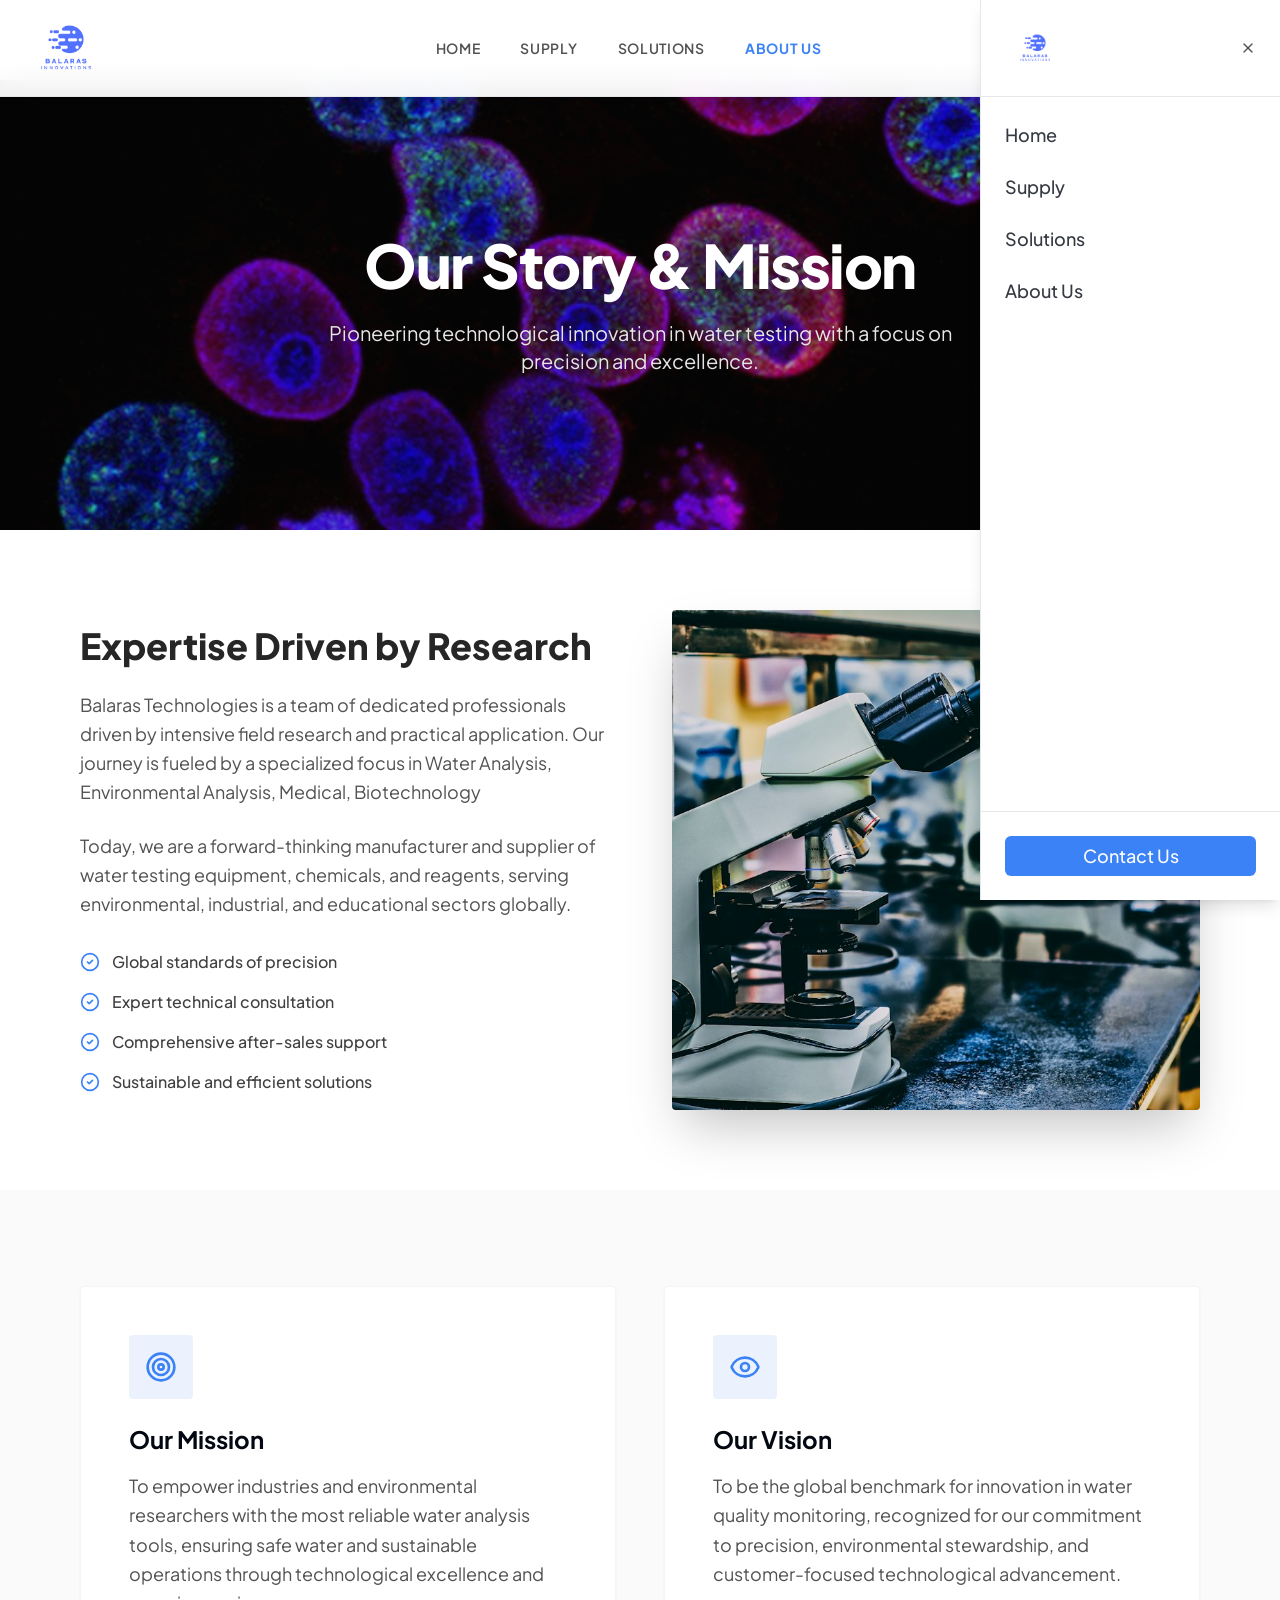
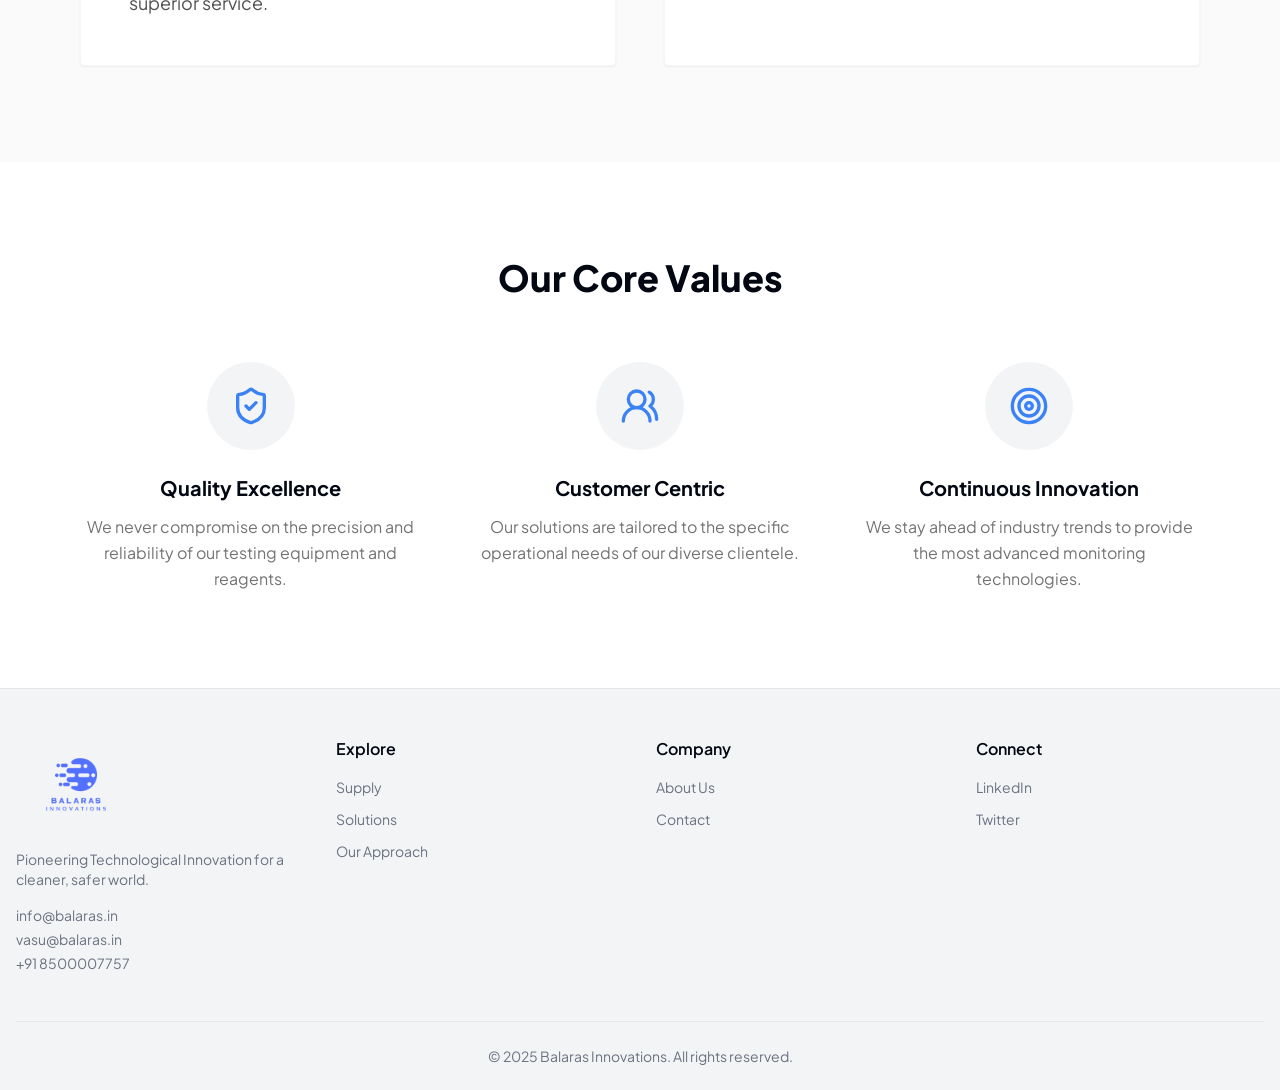
==== about.html @ c0b6043f "Add files via upload" ====
<!DOCTYPE html><!--MFM_m6q2CmvKFlhdtwxjk--><html lang="en" class="scroll-smooth"><head><meta charSet="utf-8"/><meta name="viewport" content="width=device-width, initial-scale=1"/><link rel="stylesheet" href="styles.css"/><link rel="preconnect" href="https://fonts.googleapis.com"/><link rel="preconnect" href="https://fonts.gstatic.com" crossorigin=""/><title>Balaras Innovations | Water Testing Solutions</title><meta name="description" content="Manufacturer and supplier of high-quality water testing equipment, test kits, and reagents."/><link rel="icon" href="assets/favicon.ico" type="image/x-icon" sizes="16x16"/><link href="https://fonts.googleapis.com/css2?family=Plus+Jakarta+Sans:wght@200..800&amp;display=swap" rel="stylesheet"/></head><body class="font-body antialiased" data-page="about"><div hidden=""><!--$--><!--/$--></div><div class="flex min-h-screen flex-col bg-background text-foreground"><header class="fixed top-0 z-50 w-full transition-all duration-300 bg-white/95 backdrop-blur-md border-b shadow-sm translate-y-0"><div class="container flex h-24 items-center justify-between max-w-screen-2xl px-4"><a class="flex items-center gap-2 group" href="index.html"><img alt="Balaras Technologies Logo" width="420" height="100" decoding="async" data-nimg="1" class="h-20 w-auto object-contain" style="color:transparent" src="assets/logo1.png"/></a><nav class="hidden md:flex items-center gap-10 text-sm font-semibold uppercase tracking-wider"><a class="transition-colors duration-200 text-neutral-600 hover:text-primary" href="index.html">Home</a><a class="transition-colors duration-200 text-neutral-600 hover:text-primary" href="supply.html">Supply</a><a class="transition-colors duration-200 text-neutral-600 hover:text-primary" href="solutions.html">Solutions</a><a class="transition-colors duration-200 text-primary font-bold" href="about.html">About Us</a></nav><div class="flex items-center gap-4"><a class="items-center justify-center gap-2 whitespace-nowrap text-sm font-medium ring-offset-background transition-colors focus-visible:outline-none focus-visible:ring-2 focus-visible:ring-ring focus-visible:ring-offset-2 disabled:pointer-events-none disabled:opacity-50 [&amp;_svg]:pointer-events-none [&amp;_svg]:size-4 [&amp;_svg]:shrink-0 h-10 py-2 hidden md:flex bg-primary hover:bg-primary/90 text-white rounded-sm px-6" href="index.html#consultation">Contact Us</a><div class="md:hidden"><button class="inline-flex items-center justify-center gap-2 whitespace-nowrap rounded-md text-sm font-medium ring-offset-background transition-colors focus-visible:outline-none focus-visible:ring-2 focus-visible:ring-ring focus-visible:ring-offset-2 disabled:pointer-events-none disabled:opacity-50 [&amp;_svg]:pointer-events-none [&amp;_svg]:size-4 [&amp;_svg]:shrink-0 hover:bg-accent hover:text-accent-foreground h-10 w-10 text-neutral-800" type="button" aria-haspopup="dialog" aria-expanded="false" aria-controls="radix-_R_1ddb_" data-state="closed"><svg xmlns="http://www.w3.org/2000/svg" width="24" height="24" viewBox="0 0 24 24" fill="none" stroke="currentColor" stroke-width="2" stroke-linecap="round" stroke-linejoin="round" class="lucide lucide-menu h-6 w-6"><line x1="4" x2="20" y1="12" y2="12"></line><line x1="4" x2="20" y1="6" y2="6"></line><line x1="4" x2="20" y1="18" y2="18"></line></svg><span class="sr-only">Toggle Menu</span></button></div></div></div></header><main class="flex-1"><div class="pt-20"><section class="relative w-full h-[50vh] min-h-[400px] flex items-center justify-center bg-neutral-900"><img alt="Professional laboratory setting with water droplets and beakers, representing high-quality water testing." data-ai-hint="laboratory water" decoding="async" data-nimg="fill" class="object-cover opacity-80" style="position:absolute;height:100%;width:100%;left:0;top:0;right:0;bottom:0;color:transparent" sizes="100vw" src="assets/hero.jpg"/><div class="relative container mx-auto px-4 text-center text-white"><h1 class="text-4xl md:text-6xl font-extrabold tracking-tight">Our Story &amp; Mission</h1><p class="mt-6 text-xl text-neutral-200 max-w-2xl mx-auto">Pioneering technological innovation in water testing with a focus on precision and excellence.</p></div></section><section class="py-20 bg-white"><div class="container mx-auto px-4 max-w-6xl"><div class="grid lg:grid-cols-2 gap-16 items-center"><div><h2 class="text-3xl md:text-4xl font-extrabold text-neutral-800 mb-6">Expertise Driven by Research</h2><p class="text-lg text-neutral-600 leading-relaxed mb-6">Balaras Technologies is a team of dedicated professionals driven by intensive field research and practical application. Our journey is fueled by a specialized focus in Water Analysis, Environmental Analysis, Medical, Biotechnology</p><p class="text-lg text-neutral-600 leading-relaxed mb-8">Today, we are a forward-thinking manufacturer and supplier of water testing equipment, chemicals, and reagents, serving environmental, industrial, and educational sectors globally.</p><ul class="space-y-4"><li class="flex items-center gap-3 text-neutral-700 font-medium"><svg xmlns="http://www.w3.org/2000/svg" width="24" height="24" viewBox="0 0 24 24" fill="none" stroke="currentColor" stroke-width="2" stroke-linecap="round" stroke-linejoin="round" class="lucide lucide-circle-check text-primary h-5 w-5"><circle cx="12" cy="12" r="10"></circle><path d="m9 12 2 2 4-4"></path></svg>Global standards of precision</li><li class="flex items-center gap-3 text-neutral-700 font-medium"><svg xmlns="http://www.w3.org/2000/svg" width="24" height="24" viewBox="0 0 24 24" fill="none" stroke="currentColor" stroke-width="2" stroke-linecap="round" stroke-linejoin="round" class="lucide lucide-circle-check text-primary h-5 w-5"><circle cx="12" cy="12" r="10"></circle><path d="m9 12 2 2 4-4"></path></svg>Expert technical consultation</li><li class="flex items-center gap-3 text-neutral-700 font-medium"><svg xmlns="http://www.w3.org/2000/svg" width="24" height="24" viewBox="0 0 24 24" fill="none" stroke="currentColor" stroke-width="2" stroke-linecap="round" stroke-linejoin="round" class="lucide lucide-circle-check text-primary h-5 w-5"><circle cx="12" cy="12" r="10"></circle><path d="m9 12 2 2 4-4"></path></svg>Comprehensive after-sales support</li><li class="flex items-center gap-3 text-neutral-700 font-medium"><svg xmlns="http://www.w3.org/2000/svg" width="24" height="24" viewBox="0 0 24 24" fill="none" stroke="currentColor" stroke-width="2" stroke-linecap="round" stroke-linejoin="round" class="lucide lucide-circle-check text-primary h-5 w-5"><circle cx="12" cy="12" r="10"></circle><path d="m9 12 2 2 4-4"></path></svg>Sustainable and efficient solutions</li></ul></div><div class="relative h-[500px] rounded-sm overflow-hidden shadow-2xl"><img alt="Advanced robotic water analysis system in a high-tech facility." data-ai-hint="water technology" loading="lazy" decoding="async" data-nimg="fill" class="object-cover" style="position:absolute;height:100%;width:100%;left:0;top:0;right:0;bottom:0;color:transparent" sizes="100vw" src="assets/innovation.jpg"/></div></div></div></section><section class="py-24 bg-neutral-50"><div class="container mx-auto px-4 max-w-6xl"><div class="grid md:grid-cols-2 gap-12"><div class="bg-white p-12 rounded-sm shadow-sm border border-neutral-100"><div class="inline-flex p-4 bg-primary/10 rounded-sm mb-6"><svg xmlns="http://www.w3.org/2000/svg" width="24" height="24" viewBox="0 0 24 24" fill="none" stroke="currentColor" stroke-width="2" stroke-linecap="round" stroke-linejoin="round" class="lucide lucide-target h-8 w-8 text-primary"><circle cx="12" cy="12" r="10"></circle><circle cx="12" cy="12" r="6"></circle><circle cx="12" cy="12" r="2"></circle></svg></div><h3 class="text-2xl font-bold mb-4">Our Mission</h3><p class="text-neutral-600 text-lg leading-relaxed">To empower industries and environmental researchers with the most reliable water analysis tools, ensuring safe water and sustainable operations through technological excellence and superior service.</p></div><div class="bg-white p-12 rounded-sm shadow-sm border border-neutral-100"><div class="inline-flex p-4 bg-primary/10 rounded-sm mb-6"><svg xmlns="http://www.w3.org/2000/svg" width="24" height="24" viewBox="0 0 24 24" fill="none" stroke="currentColor" stroke-width="2" stroke-linecap="round" stroke-linejoin="round" class="lucide lucide-eye h-8 w-8 text-primary"><path d="M2.062 12.348a1 1 0 0 1 0-.696 10.75 10.75 0 0 1 19.876 0 1 1 0 0 1 0 .696 10.75 10.75 0 0 1-19.876 0"></path><circle cx="12" cy="12" r="3"></circle></svg></div><h3 class="text-2xl font-bold mb-4">Our Vision</h3><p class="text-neutral-600 text-lg leading-relaxed">To be the global benchmark for innovation in water quality monitoring, recognized for our commitment to precision, environmental stewardship, and customer-focused technological advancement.</p></div></div></div></section><section class="py-24 bg-white"><div class="container mx-auto px-4 max-w-6xl text-center"><h2 class="text-3xl md:text-4xl font-extrabold mb-16">Our Core Values</h2><div class="grid md:grid-cols-3 gap-12"><div class="flex flex-col items-center"><div class="mb-6 p-6 bg-secondary rounded-full"><svg xmlns="http://www.w3.org/2000/svg" width="24" height="24" viewBox="0 0 24 24" fill="none" stroke="currentColor" stroke-width="2" stroke-linecap="round" stroke-linejoin="round" class="lucide lucide-shield-check h-10 w-10 text-primary"><path d="M20 13c0 5-3.5 7.5-7.66 8.95a1 1 0 0 1-.67-.01C7.5 20.5 4 18 4 13V6a1 1 0 0 1 1-1c2 0 4.5-1.2 6.24-2.72a1.17 1.17 0 0 1 1.52 0C14.51 3.81 17 5 19 5a1 1 0 0 1 1 1z"></path><path d="m9 12 2 2 4-4"></path></svg></div><h4 class="text-xl font-bold mb-3">Quality Excellence</h4><p class="text-neutral-500 leading-relaxed">We never compromise on the precision and reliability of our testing equipment and reagents.</p></div><div class="flex flex-col items-center"><div class="mb-6 p-6 bg-secondary rounded-full"><svg xmlns="http://www.w3.org/2000/svg" width="24" height="24" viewBox="0 0 24 24" fill="none" stroke="currentColor" stroke-width="2" stroke-linecap="round" stroke-linejoin="round" class="lucide lucide-users-round h-10 w-10 text-primary"><path d="M18 21a8 8 0 0 0-16 0"></path><circle cx="10" cy="8" r="5"></circle><path d="M22 20c0-3.37-2-6.5-4-8a5 5 0 0 0-.45-8.3"></path></svg></div><h4 class="text-xl font-bold mb-3">Customer Centric</h4><p class="text-neutral-500 leading-relaxed">Our solutions are tailored to the specific operational needs of our diverse clientele.</p></div><div class="flex flex-col items-center"><div class="mb-6 p-6 bg-secondary rounded-full"><svg xmlns="http://www.w3.org/2000/svg" width="24" height="24" viewBox="0 0 24 24" fill="none" stroke="currentColor" stroke-width="2" stroke-linecap="round" stroke-linejoin="round" class="lucide lucide-target h-10 w-10 text-primary"><circle cx="12" cy="12" r="10"></circle><circle cx="12" cy="12" r="6"></circle><circle cx="12" cy="12" r="2"></circle></svg></div><h4 class="text-xl font-bold mb-3">Continuous Innovation</h4><p class="text-neutral-500 leading-relaxed">We stay ahead of industry trends to provide the most advanced monitoring technologies.</p></div></div></div></section></div><!--$--><!--/$--></main><footer class="bg-secondary border-t"><div class="container mx-auto max-w-screen-2xl px-4"><div class="grid grid-cols-1 md:grid-cols-4 gap-8 py-12"><div class="md:col-span-1"><div class="flex items-center mb-4"><a href="index.html"><img alt="Balaras Technologies Logo" loading="lazy" width="480" height="140" decoding="async" data-nimg="1" class="h-24 w-auto object-contain" style="color:transparent" src="assets/logo1.png"/></a></div><p class="text-sm text-muted-foreground">Pioneering Technological Innovation for a cleaner, safer world.</p><div class="mt-4 space-y-1 text-sm text-muted-foreground"><div><a class="hover:text-foreground" href="mailto:info@balaras.in">info@balaras.in</a></div><div><a class="hover:text-foreground" href="mailto:vasu@balaras.in">vasu@balaras.in</a></div><div><a class="hover:text-foreground" href="tel:+918500007757">+91 8500007757</a></div></div></div><div class="col-span-1 md:col-span-3 grid grid-cols-2 sm:grid-cols-3 gap-8"><div><h3 class="font-semibold text-foreground">Explore</h3><ul class="mt-4 space-y-3 text-sm"><li><a class="text-muted-foreground hover:text-foreground" href="supply.html">Supply</a></li><li><a class="text-muted-foreground hover:text-foreground" href="solutions.html">Solutions</a></li><li><a class="text-muted-foreground hover:text-foreground" href="index.html#our-approach">Our Approach</a></li></ul></div><div><h3 class="font-semibold text-foreground">Company</h3><ul class="mt-4 space-y-3 text-sm"><li><a class="text-muted-foreground hover:text-foreground" href="about.html">About Us</a></li><li><a class="text-muted-foreground hover:text-foreground" href="index.html#consultation">Contact</a></li></ul></div><div><h3 class="font-semibold text-foreground">Connect</h3><ul class="mt-4 space-y-3 text-sm"><li><a class="text-muted-foreground hover:text-foreground" href="#">LinkedIn</a></li><li><a class="text-muted-foreground hover:text-foreground" href="#">Twitter</a></li></ul></div></div></div><div class="py-6 border-t"><p class="text-sm text-muted-foreground text-center">© <!-- -->2025<!-- --> Balaras Innovations. All rights reserved.</p></div></div></footer></div><div role="region" aria-label="Notifications (F8)" tabindex="-1" style="pointer-events:none"><ol tabindex="-1" class="fixed top-0 z-[100] flex max-h-screen w-full flex-col-reverse p-4 sm:bottom-0 sm:right-0 sm:top-auto sm:flex-col md:max-w-[420px]"></ol></div>
<div id="mobile-drawer-backdrop" class="fixed inset-0 z-50 bg-black/80 hidden opacity-0 transition-opacity duration-300"></div>
<div id="mobile-drawer" class="fixed z-50 inset-y-0 right-0 h-full w-[300px] border-l bg-background p-0 shadow-lg transition-transform duration-300 translate-x-full">
  <div class="flex h-full flex-col">
    <div class="flex items-center justify-between p-6 border-b">
      <a href="index.html" class="flex items-center gap-2">
        <img src="assets/logo1.png" alt="Balaras Technologies Logo" width="350" height="120" class="h-12 w-auto object-contain"/>
      </a>
      <button id="mobile-drawer-close" type="button" class="rounded-sm opacity-70 ring-offset-background transition-opacity hover:opacity-100 focus:outline-none focus:ring-2 focus:ring-ring focus:ring-offset-2">
        <svg xmlns="http://www.w3.org/2000/svg" width="24" height="24" viewBox="0 0 24 24" fill="none" stroke="currentColor" stroke-width="2" stroke-linecap="round" stroke-linejoin="round" class="h-4 w-4"><path d="M18 6 6 18"/><path d="m6 6 12 12"/></svg>
        <span class="sr-only">Close</span>
      </button>
    </div>
    <nav class="flex-grow p-6">
      <div class="flex flex-col space-y-6">
        <a href="index.html" class="text-lg font-medium text-foreground/80 transition-colors hover:text-foreground">Home</a>
        <a href="supply.html" class="text-lg font-medium text-foreground/80 transition-colors hover:text-foreground">Supply</a>
        <a href="solutions.html" class="text-lg font-medium text-foreground/80 transition-colors hover:text-foreground">Solutions</a>
        <a href="about.html" class="text-lg font-medium text-foreground/80 transition-colors hover:text-foreground">About Us</a>
      </div>
    </nav>
    <div class="border-t p-6">
      <a href="index.html#consultation" class="inline-flex items-center justify-center gap-2 whitespace-nowrap rounded-md font-medium ring-offset-background transition-colors bg-primary text-primary-foreground hover:bg-primary/90 h-10 px-4 py-2 w-full text-lg">Contact Us</a>
    </div>
  </div>
</div>
<script src="app.js"></script></body></html>
---- styles.css ----
*,:after,:before{--tw-border-spacing-x:0;--tw-border-spacing-y:0;--tw-translate-x:0;--tw-translate-y:0;--tw-rotate:0;--tw-skew-x:0;--tw-skew-y:0;--tw-scale-x:1;--tw-scale-y:1;--tw-pan-x: ;--tw-pan-y: ;--tw-pinch-zoom: ;--tw-scroll-snap-strictness:proximity;--tw-gradient-from-position: ;--tw-gradient-via-position: ;--tw-gradient-to-position: ;--tw-ordinal: ;--tw-slashed-zero: ;--tw-numeric-figure: ;--tw-numeric-spacing: ;--tw-numeric-fraction: ;--tw-ring-inset: ;--tw-ring-offset-width:0px;--tw-ring-offset-color:#fff;--tw-ring-color:rgb(59 130 246/0.5);--tw-ring-offset-shadow:0 0 #0000;--tw-ring-shadow:0 0 #0000;--tw-shadow:0 0 #0000;--tw-shadow-colored:0 0 #0000;--tw-blur: ;--tw-brightness: ;--tw-contrast: ;--tw-grayscale: ;--tw-hue-rotate: ;--tw-invert: ;--tw-saturate: ;--tw-sepia: ;--tw-drop-shadow: ;--tw-backdrop-blur: ;--tw-backdrop-brightness: ;--tw-backdrop-contrast: ;--tw-backdrop-grayscale: ;--tw-backdrop-hue-rotate: ;--tw-backdrop-invert: ;--tw-backdrop-opacity: ;--tw-backdrop-saturate: ;--tw-backdrop-sepia: ;--tw-contain-size: ;--tw-contain-layout: ;--tw-contain-paint: ;--tw-contain-style: }::backdrop{--tw-border-spacing-x:0;--tw-border-spacing-y:0;--tw-translate-x:0;--tw-translate-y:0;--tw-rotate:0;--tw-skew-x:0;--tw-skew-y:0;--tw-scale-x:1;--tw-scale-y:1;--tw-pan-x: ;--tw-pan-y: ;--tw-pinch-zoom: ;--tw-scroll-snap-strictness:proximity;--tw-gradient-from-position: ;--tw-gradient-via-position: ;--tw-gradient-to-position: ;--tw-ordinal: ;--tw-slashed-zero: ;--tw-numeric-figure: ;--tw-numeric-spacing: ;--tw-numeric-fraction: ;--tw-ring-inset: ;--tw-ring-offset-width:0px;--tw-ring-offset-color:#fff;--tw-ring-color:rgb(59 130 246/0.5);--tw-ring-offset-shadow:0 0 #0000;--tw-ring-shadow:0 0 #0000;--tw-shadow:0 0 #0000;--tw-shadow-colored:0 0 #0000;--tw-blur: ;--tw-brightness: ;--tw-contrast: ;--tw-grayscale: ;--tw-hue-rotate: ;--tw-invert: ;--tw-saturate: ;--tw-sepia: ;--tw-drop-shadow: ;--tw-backdrop-blur: ;--tw-backdrop-brightness: ;--tw-backdrop-contrast: ;--tw-backdrop-grayscale: ;--tw-backdrop-hue-rotate: ;--tw-backdrop-invert: ;--tw-backdrop-opacity: ;--tw-backdrop-saturate: ;--tw-backdrop-sepia: ;--tw-contain-size: ;--tw-contain-layout: ;--tw-contain-paint: ;--tw-contain-style: }/*
! tailwindcss v3.4.19 | MIT License | https://tailwindcss.com
*/*,:after,:before{box-sizing:border-box;border:0 solid #e5e7eb}:after,:before{--tw-content:""}:host,html{line-height:1.5;-webkit-text-size-adjust:100%;-moz-tab-size:4;tab-size:4;font-family:ui-sans-serif,system-ui,sans-serif,Apple Color Emoji,Segoe UI Emoji,Segoe UI Symbol,Noto Color Emoji;font-feature-settings:normal;font-variation-settings:normal;-webkit-tap-highlight-color:transparent}body{margin:0;line-height:inherit}hr{height:0;color:inherit;border-top-width:1px}abbr:where([title]){text-decoration:underline dotted}h1,h2,h3,h4,h5,h6{font-size:inherit;font-weight:inherit}a{color:inherit;text-decoration:inherit}b,strong{font-weight:bolder}code,kbd,pre,samp{font-family:ui-monospace,SFMono-Regular,Menlo,Monaco,Consolas,Liberation Mono,Courier New,monospace;font-feature-settings:normal;font-variation-settings:normal;font-size:1em}small{font-size:80%}sub,sup{font-size:75%;line-height:0;position:relative;vertical-align:baseline}sub{bottom:-.25em}sup{top:-.5em}table{text-indent:0;border-color:inherit;border-collapse:collapse}button,input,optgroup,select,textarea{font-family:inherit;font-feature-settings:inherit;font-variation-settings:inherit;font-size:100%;font-weight:inherit;line-height:inherit;letter-spacing:inherit;color:inherit;margin:0;padding:0}button,select{text-transform:none}button,input:where([type=button]),input:where([type=reset]),input:where([type=submit]){-webkit-appearance:button;background-color:transparent;background-image:none}:-moz-focusring{outline:auto}:-moz-ui-invalid{box-shadow:none}progress{vertical-align:baseline}::-webkit-inner-spin-button,::-webkit-outer-spin-button{height:auto}[type=search]{-webkit-appearance:textfield;outline-offset:-2px}::-webkit-search-decoration{-webkit-appearance:none}::-webkit-file-upload-button{-webkit-appearance:button;font:inherit}summary{display:list-item}blockquote,dd,dl,figure,h1,h2,h3,h4,h5,h6,hr,p,pre{margin:0}fieldset{margin:0}fieldset,legend{padding:0}menu,ol,ul{list-style:none;margin:0;padding:0}dialog{padding:0}textarea{resize:vertical}input::placeholder,textarea::placeholder{opacity:1;color:#9ca3af}[role=button],button{cursor:pointer}:disabled{cursor:default}audio,canvas,embed,iframe,img,object,svg,video{display:block;vertical-align:middle}img,video{max-width:100%;height:auto}[hidden]:where(:not([hidden=until-found])){display:none}:root{--background:0 0% 100%;--foreground:224 71.4% 4.1%;--card:0 0% 100%;--card-foreground:224 71.4% 4.1%;--popover:0 0% 100%;--popover-foreground:224 71.4% 4.1%;--primary:217.2 91.2% 59.8%;--primary-foreground:210 20% 98%;--secondary:220 14.3% 95.9%;--secondary-foreground:220.9 39.3% 11%;--muted:220 14.3% 95.9%;--muted-foreground:220 8.9% 46.1%;--accent:195 100% 95%;--accent-foreground:220.9 39.3% 11%;--destructive:0 84.2% 60.2%;--destructive-foreground:210 20% 98%;--border:220 13% 91%;--input:220 13% 91%;--ring:217.2 91.2% 59.8%;--radius:0.5rem}.dark{--background:224 71.4% 4.1%;--foreground:210 20% 98%;--card:224 71.4% 4.1%;--card-foreground:210 20% 98%;--popover:224 71.4% 4.1%;--popover-foreground:210 20% 98%;--primary:217.2 91.2% 59.8%;--primary-foreground:210 20% 98%;--secondary:215 27.9% 16.9%;--secondary-foreground:210 20% 98%;--muted:215 27.9% 16.9%;--muted-foreground:217.9 10.6% 64.9%;--accent:215 27.9% 16.9%;--accent-foreground:210 20% 98%;--destructive:0 62.8% 30.6%;--destructive-foreground:210 20% 98%;--border:215 27.9% 16.9%;--input:215 27.9% 16.9%;--ring:217.2 91.2% 59.8%}*{border-color:hsl(var(--border))}body{background-color:hsl(var(--background));color:hsl(var(--foreground))}.container{width:100%}@media (min-width:640px){.container{max-width:640px}}@media (min-width:768px){.container{max-width:768px}}@media (min-width:1024px){.container{max-width:1024px}}@media (min-width:1280px){.container{max-width:1280px}}@media (min-width:1536px){.container{max-width:1536px}}.sr-only{position:absolute;width:1px;height:1px;padding:0;margin:-1px;overflow:hidden;clip:rect(0,0,0,0);white-space:nowrap;border-width:0}.pointer-events-none{pointer-events:none}.pointer-events-auto{pointer-events:auto}.invisible{visibility:hidden}.fixed{position:fixed}.absolute{position:absolute}.relative{position:relative}.inset-0{inset:0}.inset-x-0{left:0;right:0}.inset-y-0{top:0;bottom:0}.-bottom-12{bottom:-3rem}.-top-12{top:-3rem}.bottom-0{bottom:0}.bottom-1\/4{bottom:25%}.bottom-10{bottom:2.5rem}.bottom-\[10\%\]{bottom:10%}.left-0{left:0}.left-1{left:.25rem}.left-1\/2{left:50%}.left-10{left:2.5rem}.left-2{left:.5rem}.left-4{left:1rem}.left-\[-5\%\]{left:-5%}.left-\[15\%\]{left:15%}.left-\[20\%\]{left:20%}.left-\[50\%\]{left:50%}.right-0{right:0}.right-1{right:.25rem}.right-10{right:2.5rem}.right-2{right:.5rem}.right-3{right:.75rem}.right-4{right:1rem}.right-\[10\%\]{right:10%}.top-0{top:0}.top-1\.5{top:.375rem}.top-1\/2{top:50%}.top-1\/4{top:25%}.top-10{top:2.5rem}.top-2{top:.5rem}.top-3\.5{top:.875rem}.top-4{top:1rem}.top-\[-10\%\]{top:-10%}.top-\[20\%\]{top:20%}.top-\[40\%\]{top:40%}.top-\[50\%\]{top:50%}.z-10{z-index:10}.z-20{z-index:20}.z-50{z-index:50}.z-\[100\]{z-index:100}.order-first{order:-9999}.order-last{order:9999}.col-span-1{grid-column:span 1/span 1}.-mx-1{margin-left:-.25rem;margin-right:-.25rem}.mx-2{margin-left:.5rem;margin-right:.5rem}.mx-3\.5{margin-left:.875rem;margin-right:.875rem}.mx-auto{margin-left:auto;margin-right:auto}.my-0\.5{margin-top:.125rem;margin-bottom:.125rem}.my-1{margin-top:.25rem;margin-bottom:.25rem}.-ml-4{margin-left:-1rem}.-mt-4{margin-top:-1rem}.mb-1{margin-bottom:.25rem}.mb-10{margin-bottom:2.5rem}.mb-12{margin-bottom:3rem}.mb-16{margin-bottom:4rem}.mb-20{margin-bottom:5rem}.mb-3{margin-bottom:.75rem}.mb-4{margin-bottom:1rem}.mb-6{margin-bottom:1.5rem}.mb-8{margin-bottom:2rem}.ml-2{margin-left:.5rem}.ml-auto{margin-left:auto}.mt-1\.5{margin-top:.375rem}.mt-10{margin-top:2.5rem}.mt-12{margin-top:3rem}.mt-2{margin-top:.5rem}.mt-4{margin-top:1rem}.mt-6{margin-top:1.5rem}.mt-8{margin-top:2rem}.block{display:block}.flex{display:flex}.inline-flex{display:inline-flex}.table{display:table}.grid{display:grid}.hidden{display:none}.aspect-square{aspect-ratio:1/1}.aspect-video{aspect-ratio:16/9}.size-4{width:1rem;height:1rem}.h-1{height:.25rem}.h-1\.5{height:.375rem}.h-10{height:2.5rem}.h-11{height:2.75rem}.h-12{height:3rem}.h-14{height:3.5rem}.h-16{height:4rem}.h-2{height:.5rem}.h-2\.5{height:.625rem}.h-20{height:5rem}.h-24{height:6rem}.h-3\.5{height:.875rem}.h-4{height:1rem}.h-5{height:1.25rem}.h-6{height:1.5rem}.h-7{height:1.75rem}.h-8{height:2rem}.h-80{height:20rem}.h-9{height:2.25rem}.h-\[1px\]{height:1px}.h-\[30\%\]{height:30%}.h-\[40\%\]{height:40%}.h-\[400px\]{height:400px}.h-\[40vh\]{height:40vh}.h-\[450px\]{height:450px}.h-\[500px\]{height:500px}.h-\[50vh\]{height:50vh}.h-\[var\(--radix-select-trigger-height\)\]{height:var(--radix-select-trigger-height)}.h-auto{height:auto}.h-full{height:100%}.h-px{height:1px}.h-svh{height:100svh}.max-h-96{max-height:24rem}.max-h-screen{max-height:100vh}.min-h-0{min-height:0}.min-h-\[120px\]{min-height:120px}.min-h-\[200px\]{min-height:200px}.min-h-\[300px\]{min-height:300px}.min-h-\[400px\]{min-height:400px}.min-h-\[450px\]{min-height:450px}.min-h-\[480px\]{min-height:480px}.min-h-\[500px\]{min-height:500px}.min-h-\[80px\]{min-height:80px}.min-h-full{min-height:100%}.min-h-screen{min-height:100vh}.min-h-svh{min-height:100svh}.w-0{width:0}.w-1{width:.25rem}.w-1\.5{width:.375rem}.w-10{width:2.5rem}.w-11{width:2.75rem}.w-16{width:4rem}.w-2{width:.5rem}.w-2\.5{width:.625rem}.w-20{width:5rem}.w-24{width:6rem}.w-3\.5{width:.875rem}.w-3\/4{width:75%}.w-4{width:1rem}.w-5{width:1.25rem}.w-6{width:1.5rem}.w-7{width:1.75rem}.w-72{width:18rem}.w-8{width:2rem}.w-9{width:2.25rem}.w-\[--sidebar-width\]{width:var(--sidebar-width)}.w-\[1px\]{width:1px}.w-\[30\%\]{width:30%}.w-\[300px\]{width:300px}.w-\[40\%\]{width:40%}.w-auto{width:auto}.w-fit{width:fit-content}.w-full{width:100%}.min-w-0{min-width:0}.min-w-5{min-width:1.25rem}.min-w-\[12rem\]{min-width:12rem}.min-w-\[200px\]{min-width:200px}.min-w-\[8rem\]{min-width:8rem}.min-w-\[var\(--radix-select-trigger-width\)\]{min-width:var(--radix-select-trigger-width)}.max-w-2xl{max-width:42rem}.max-w-3xl{max-width:48rem}.max-w-4xl{max-width:56rem}.max-w-5xl{max-width:64rem}.max-w-6xl{max-width:72rem}.max-w-\[--skeleton-width\]{max-width:var(--skeleton-width)}.max-w-\[480px\]{max-width:480px}.max-w-lg{max-width:32rem}.max-w-md{max-width:28rem}.max-w-prose{max-width:65ch}.max-w-screen-2xl{max-width:1536px}.max-w-xl{max-width:36rem}.flex-1{flex:1 1 0%}.flex-shrink-0,.shrink-0{flex-shrink:0}.flex-grow,.grow{flex-grow:1}.grow-0{flex-grow:0}.basis-full{flex-basis:100%}.caption-bottom{caption-side:bottom}.border-collapse{border-collapse:collapse}.-translate-x-1\/2{--tw-translate-x:-50%}.-translate-x-1\/2,.-translate-x-px{transform:translate(var(--tw-translate-x),var(--tw-translate-y)) rotate(var(--tw-rotate)) skewX(var(--tw-skew-x)) skewY(var(--tw-skew-y)) scaleX(var(--tw-scale-x)) scaleY(var(--tw-scale-y))}.-translate-x-px{--tw-translate-x:-1px}.-translate-y-1\/2{--tw-translate-y:-50%}.-translate-y-1\/2,.-translate-y-full{transform:translate(var(--tw-translate-x),var(--tw-translate-y)) rotate(var(--tw-rotate)) skewX(var(--tw-skew-x)) skewY(var(--tw-skew-y)) scaleX(var(--tw-scale-x)) scaleY(var(--tw-scale-y))}.-translate-y-full{--tw-translate-y:-100%}.translate-x-\[-50\%\]{--tw-translate-x:-50%}.translate-x-\[-50\%\],.translate-x-px{transform:translate(var(--tw-translate-x),var(--tw-translate-y)) rotate(var(--tw-rotate)) skewX(var(--tw-skew-x)) skewY(var(--tw-skew-y)) scaleX(var(--tw-scale-x)) scaleY(var(--tw-scale-y))}.translate-x-px{--tw-translate-x:1px}.translate-y-0{--tw-translate-y:0px}.translate-y-0,.translate-y-4{transform:translate(var(--tw-translate-x),var(--tw-translate-y)) rotate(var(--tw-rotate)) skewX(var(--tw-skew-x)) skewY(var(--tw-skew-y)) scaleX(var(--tw-scale-x)) scaleY(var(--tw-scale-y))}.translate-y-4{--tw-translate-y:1rem}.translate-y-\[-50\%\]{--tw-translate-y:-50%}.rotate-90,.translate-y-\[-50\%\]{transform:translate(var(--tw-translate-x),var(--tw-translate-y)) rotate(var(--tw-rotate)) skewX(var(--tw-skew-x)) skewY(var(--tw-skew-y)) scaleX(var(--tw-scale-x)) scaleY(var(--tw-scale-y))}.rotate-90{--tw-rotate:90deg}.scale-100{--tw-scale-x:1;--tw-scale-y:1}.scale-100,.scale-105{transform:translate(var(--tw-translate-x),var(--tw-translate-y)) rotate(var(--tw-rotate)) skewX(var(--tw-skew-x)) skewY(var(--tw-skew-y)) scaleX(var(--tw-scale-x)) scaleY(var(--tw-scale-y))}.scale-105{--tw-scale-x:1.05;--tw-scale-y:1.05}.scale-110{--tw-scale-x:1.1;--tw-scale-y:1.1}.scale-110,.transform{transform:translate(var(--tw-translate-x),var(--tw-translate-y)) rotate(var(--tw-rotate)) skewX(var(--tw-skew-x)) skewY(var(--tw-skew-y)) scaleX(var(--tw-scale-x)) scaleY(var(--tw-scale-y))}@keyframes float-1{0%,to{transform:translateY(0) rotate(15deg)}50%{transform:translateY(-10px) rotate(10deg)}}.animate-float-1{animation:float-1 4s ease-in-out infinite}@keyframes float-2{0%,to{transform:translateY(0) rotate(30deg)}50%{transform:translateY(-15px) rotate(35deg)}}.animate-float-2{animation:float-2 6s ease-in-out infinite}.animate-hero-text-1{animation:hero-text-fade-in .8s cubic-bezier(.22,1,.36,1) .2s forwards}@keyframes hero-text-fade-in{0%{opacity:0;transform:translateY(1rem)}to{opacity:1;transform:translateY(0)}}.animate-hero-text-2{animation:hero-text-fade-in .8s cubic-bezier(.22,1,.36,1) .4s forwards}@keyframes pulse{50%{opacity:.5}}.animate-pulse{animation:pulse 2s cubic-bezier(.4,0,.6,1) infinite}.cursor-default{cursor:default}.cursor-pointer{cursor:pointer}.touch-none{touch-action:none}.select-none{user-select:none}.resize-y{resize:vertical}.grid-cols-1{grid-template-columns:repeat(1,minmax(0,1fr))}.grid-cols-2{grid-template-columns:repeat(2,minmax(0,1fr))}.flex-col{flex-direction:column}.flex-col-reverse{flex-direction:column-reverse}.flex-wrap{flex-wrap:wrap}.items-start{align-items:flex-start}.items-end{align-items:flex-end}.items-center{align-items:center}.items-stretch{align-items:stretch}.justify-center{justify-content:center}.justify-between{justify-content:space-between}.gap-0{gap:0}.gap-1{gap:.25rem}.gap-1\.5{gap:.375rem}.gap-10{gap:2.5rem}.gap-12{gap:3rem}.gap-16{gap:4rem}.gap-2{gap:.5rem}.gap-2\.5{gap:.625rem}.gap-24{gap:6rem}.gap-3{gap:.75rem}.gap-4{gap:1rem}.gap-5{gap:1.25rem}.gap-6{gap:1.5rem}.gap-8{gap:2rem}.gap-x-6{column-gap:1.5rem}.gap-y-2{row-gap:.5rem}.space-x-1>:not([hidden])~:not([hidden]){--tw-space-x-reverse:0;margin-right:calc(.25rem * var(--tw-space-x-reverse));margin-left:calc(.25rem * calc(1 - var(--tw-space-x-reverse)))}.space-x-2>:not([hidden])~:not([hidden]){--tw-space-x-reverse:0;margin-right:calc(.5rem * var(--tw-space-x-reverse));margin-left:calc(.5rem * calc(1 - var(--tw-space-x-reverse)))}.space-x-4>:not([hidden])~:not([hidden]){--tw-space-x-reverse:0;margin-right:calc(1rem * var(--tw-space-x-reverse));margin-left:calc(1rem * calc(1 - var(--tw-space-x-reverse)))}.space-y-1>:not([hidden])~:not([hidden]){--tw-space-y-reverse:0;margin-top:calc(.25rem * calc(1 - var(--tw-space-y-reverse)));margin-bottom:calc(.25rem * var(--tw-space-y-reverse))}.space-y-1\.5>:not([hidden])~:not([hidden]){--tw-space-y-reverse:0;margin-top:calc(.375rem * calc(1 - var(--tw-space-y-reverse)));margin-bottom:calc(.375rem * var(--tw-space-y-reverse))}.space-y-2>:not([hidden])~:not([hidden]){--tw-space-y-reverse:0;margin-top:calc(.5rem * calc(1 - var(--tw-space-y-reverse)));margin-bottom:calc(.5rem * var(--tw-space-y-reverse))}.space-y-3>:not([hidden])~:not([hidden]){--tw-space-y-reverse:0;margin-top:calc(.75rem * calc(1 - var(--tw-space-y-reverse)));margin-bottom:calc(.75rem * var(--tw-space-y-reverse))}.space-y-4>:not([hidden])~:not([hidden]){--tw-space-y-reverse:0;margin-top:calc(1rem * calc(1 - var(--tw-space-y-reverse)));margin-bottom:calc(1rem * var(--tw-space-y-reverse))}.space-y-6>:not([hidden])~:not([hidden]){--tw-space-y-reverse:0;margin-top:calc(1.5rem * calc(1 - var(--tw-space-y-reverse)));margin-bottom:calc(1.5rem * var(--tw-space-y-reverse))}.space-y-8>:not([hidden])~:not([hidden]){--tw-space-y-reverse:0;margin-top:calc(2rem * calc(1 - var(--tw-space-y-reverse)));margin-bottom:calc(2rem * var(--tw-space-y-reverse))}.overflow-auto{overflow:auto}.overflow-hidden{overflow:hidden}.overflow-x-hidden{overflow-x:hidden}.scroll-smooth{scroll-behavior:smooth}.whitespace-nowrap{white-space:nowrap}.rounded-2xl{border-radius:1rem}.rounded-\[2px\]{border-radius:2px}.rounded-\[inherit\]{border-radius:inherit}.rounded-full{border-radius:9999px}.rounded-lg{border-radius:var(--radius)}.rounded-md{border-radius:calc(var(--radius) - 2px)}.rounded-sm{border-radius:calc(var(--radius) - 4px)}.rounded-xl{border-radius:.75rem}.border{border-width:1px}.border-2{border-width:2px}.border-\[1\.5px\]{border-width:1.5px}.border-b{border-bottom-width:1px}.border-l{border-left-width:1px}.border-r{border-right-width:1px}.border-t{border-top-width:1px}.border-dashed{border-style:dashed}.border-\[--color-border\]{border-color:var(--color-border)}.border-amber-200{--tw-border-opacity:1;border-color:rgb(253 230 138/var(--tw-border-opacity,1))}.border-blue-200{--tw-border-opacity:1;border-color:rgb(191 219 254/var(--tw-border-opacity,1))}.border-blue-500{--tw-border-opacity:1;border-color:rgb(59 130 246/var(--tw-border-opacity,1))}.border-border\/40{border-color:hsl(var(--border)/.4)}.border-border\/50{border-color:hsl(var(--border)/.5)}.border-cyan-200{--tw-border-opacity:1;border-color:rgb(165 243 252/var(--tw-border-opacity,1))}.border-cyan-500{--tw-border-opacity:1;border-color:rgb(6 182 212/var(--tw-border-opacity,1))}.border-destructive{border-color:hsl(var(--destructive))}.border-destructive\/50{border-color:hsl(var(--destructive)/.5)}.border-emerald-200{--tw-border-opacity:1;border-color:rgb(167 243 208/var(--tw-border-opacity,1))}.border-green-300{--tw-border-opacity:1;border-color:rgb(134 239 172/var(--tw-border-opacity,1))}.border-indigo-200{--tw-border-opacity:1;border-color:rgb(199 210 254/var(--tw-border-opacity,1))}.border-input{border-color:hsl(var(--input))}.border-neutral-100{--tw-border-opacity:1;border-color:rgb(245 245 245/var(--tw-border-opacity,1))}.border-neutral-200{--tw-border-opacity:1;border-color:rgb(229 229 229/var(--tw-border-opacity,1))}.border-neutral-700{--tw-border-opacity:1;border-color:rgb(64 64 64/var(--tw-border-opacity,1))}.border-orange-200{--tw-border-opacity:1;border-color:rgb(254 215 170/var(--tw-border-opacity,1))}.border-primary{border-color:hsl(var(--primary))}.border-primary\/20{border-color:hsl(var(--primary)/.2)}.border-primary\/30{border-color:hsl(var(--primary)/.3)}.border-purple-200{--tw-border-opacity:1;border-color:rgb(233 213 255/var(--tw-border-opacity,1))}.border-red-500{--tw-border-opacity:1;border-color:rgb(239 68 68/var(--tw-border-opacity,1))}.border-sidebar-border{border-color:hsl(var(--sidebar-border))}.border-sky-200{--tw-border-opacity:1;border-color:rgb(186 230 253/var(--tw-border-opacity,1))}.border-slate-200{--tw-border-opacity:1;border-color:rgb(226 232 240/var(--tw-border-opacity,1))}.border-slate-300{--tw-border-opacity:1;border-color:rgb(203 213 225/var(--tw-border-opacity,1))}.border-teal-200{--tw-border-opacity:1;border-color:rgb(153 246 228/var(--tw-border-opacity,1))}.border-transparent{border-color:transparent}.border-white\/40{border-color:rgb(255 255 255/.4)}.border-yellow-200{--tw-border-opacity:1;border-color:rgb(254 240 138/var(--tw-border-opacity,1))}.border-yellow-300{--tw-border-opacity:1;border-color:rgb(253 224 71/var(--tw-border-opacity,1))}.border-yellow-400{--tw-border-opacity:1;border-color:rgb(250 204 21/var(--tw-border-opacity,1))}.border-l-transparent{border-left-color:transparent}.border-t-blue-600{--tw-border-opacity:1;border-top-color:rgb(37 99 235/var(--tw-border-opacity,1))}.border-t-green-600{--tw-border-opacity:1;border-top-color:rgb(22 163 74/var(--tw-border-opacity,1))}.border-t-transparent{border-top-color:transparent}.bg-\[\#4aa1e0\]{--tw-bg-opacity:1;background-color:rgb(74 161 224/var(--tw-bg-opacity,1))}.bg-\[\#f3f4f6\]{--tw-bg-opacity:1;background-color:rgb(243 244 246/var(--tw-bg-opacity,1))}.bg-\[--color-bg\]{background-color:var(--color-bg)}.bg-accent{background-color:hsl(var(--accent))}.bg-accent\/30{background-color:hsl(var(--accent)/.3)}.bg-amber-100{--tw-bg-opacity:1;background-color:rgb(254 243 199/var(--tw-bg-opacity,1))}.bg-background{background-color:hsl(var(--background))}.bg-black\/5{background-color:rgb(0 0 0/.05)}.bg-black\/60{background-color:rgb(0 0 0/.6)}.bg-black\/80{background-color:rgb(0 0 0/.8)}.bg-blue-50{--tw-bg-opacity:1;background-color:rgb(239 246 255/var(--tw-bg-opacity,1))}.bg-blue-500\/10{background-color:rgb(59 130 246/.1)}.bg-border{background-color:hsl(var(--border))}.bg-card{background-color:hsl(var(--card))}.bg-cyan-50{--tw-bg-opacity:1;background-color:rgb(236 254 255/var(--tw-bg-opacity,1))}.bg-cyan-500\/10{background-color:rgb(6 182 212/.1)}.bg-destructive{background-color:hsl(var(--destructive))}.bg-emerald-50{--tw-bg-opacity:1;background-color:rgb(236 253 245/var(--tw-bg-opacity,1))}.bg-green-100{--tw-bg-opacity:1;background-color:rgb(220 252 231/var(--tw-bg-opacity,1))}.bg-green-50{--tw-bg-opacity:1;background-color:rgb(240 253 244/var(--tw-bg-opacity,1))}.bg-green-600{--tw-bg-opacity:1;background-color:rgb(22 163 74/var(--tw-bg-opacity,1))}.bg-indigo-100{--tw-bg-opacity:1;background-color:rgb(224 231 255/var(--tw-bg-opacity,1))}.bg-indigo-50{--tw-bg-opacity:1;background-color:rgb(238 242 255/var(--tw-bg-opacity,1))}.bg-muted{background-color:hsl(var(--muted))}.bg-muted\/50{background-color:hsl(var(--muted)/.5)}.bg-neutral-100{--tw-bg-opacity:1;background-color:rgb(245 245 245/var(--tw-bg-opacity,1))}.bg-neutral-300{--tw-bg-opacity:1;background-color:rgb(212 212 212/var(--tw-bg-opacity,1))}.bg-neutral-400{--tw-bg-opacity:1;background-color:rgb(163 163 163/var(--tw-bg-opacity,1))}.bg-neutral-50{--tw-bg-opacity:1;background-color:rgb(250 250 250/var(--tw-bg-opacity,1))}.bg-neutral-900{--tw-bg-opacity:1;background-color:rgb(23 23 23/var(--tw-bg-opacity,1))}.bg-orange-50{--tw-bg-opacity:1;background-color:rgb(255 247 237/var(--tw-bg-opacity,1))}.bg-popover{background-color:hsl(var(--popover))}.bg-primary{background-color:hsl(var(--primary))}.bg-primary\/10{background-color:hsl(var(--primary)/.1)}.bg-primary\/20{background-color:hsl(var(--primary)/.2)}.bg-primary\/5{background-color:hsl(var(--primary)/.05)}.bg-primary\/60{background-color:hsl(var(--primary)/.6)}.bg-primary\/90{background-color:hsl(var(--primary)/.9)}.bg-purple-50{--tw-bg-opacity:1;background-color:rgb(250 245 255/var(--tw-bg-opacity,1))}.bg-red-500\/10{background-color:rgb(239 68 68/.1)}.bg-secondary{background-color:hsl(var(--secondary))}.bg-sidebar{background-color:hsl(var(--sidebar-background))}.bg-sidebar-border{background-color:hsl(var(--sidebar-border))}.bg-sky-50{--tw-bg-opacity:1;background-color:rgb(240 249 255/var(--tw-bg-opacity,1))}.bg-slate-100{--tw-bg-opacity:1;background-color:rgb(241 245 249/var(--tw-bg-opacity,1))}.bg-slate-50{--tw-bg-opacity:1;background-color:rgb(248 250 252/var(--tw-bg-opacity,1))}.bg-teal-50{--tw-bg-opacity:1;background-color:rgb(240 253 250/var(--tw-bg-opacity,1))}.bg-transparent{background-color:transparent}.bg-white{--tw-bg-opacity:1;background-color:rgb(255 255 255/var(--tw-bg-opacity,1))}.bg-white\/40{background-color:rgb(255 255 255/.4)}.bg-white\/60{background-color:rgb(255 255 255/.6)}.bg-white\/80{background-color:rgb(255 255 255/.8)}.bg-white\/95{background-color:rgb(255 255 255/.95)}.bg-yellow-100{--tw-bg-opacity:1;background-color:rgb(254 249 195/var(--tw-bg-opacity,1))}.bg-yellow-400\/10{background-color:rgb(250 204 21/.1)}.bg-yellow-50{--tw-bg-opacity:1;background-color:rgb(254 252 232/var(--tw-bg-opacity,1))}.bg-gradient-to-b{background-image:linear-gradient(to bottom,var(--tw-gradient-stops))}.bg-gradient-to-r{background-image:linear-gradient(to right,var(--tw-gradient-stops))}.bg-gradient-to-t{background-image:linear-gradient(to top,var(--tw-gradient-stops))}.from-transparent{--tw-gradient-from:transparent var(--tw-gradient-from-position);--tw-gradient-to:rgb(0 0 0/0) var(--tw-gradient-to-position);--tw-gradient-stops:var(--tw-gradient-from),var(--tw-gradient-to)}.from-white{--tw-gradient-from:#fff var(--tw-gradient-from-position);--tw-gradient-to:rgb(255 255 255/0) var(--tw-gradient-to-position);--tw-gradient-stops:var(--tw-gradient-from),var(--tw-gradient-to)}.from-white\/20{--tw-gradient-from:rgb(255 255 255/0.2) var(--tw-gradient-from-position);--tw-gradient-to:rgb(255 255 255/0) var(--tw-gradient-to-position);--tw-gradient-stops:var(--tw-gradient-from),var(--tw-gradient-to)}.via-neutral-900\/20{--tw-gradient-to:rgb(23 23 23/0) var(--tw-gradient-to-position);--tw-gradient-stops:var(--tw-gradient-from),rgb(23 23 23/0.2) var(--tw-gradient-via-position),var(--tw-gradient-to)}.via-transparent{--tw-gradient-to:rgb(0 0 0/0) var(--tw-gradient-to-position);--tw-gradient-stops:var(--tw-gradient-from),transparent var(--tw-gradient-via-position),var(--tw-gradient-to)}.via-white\/40{--tw-gradient-to:rgb(255 255 255/0) var(--tw-gradient-to-position);--tw-gradient-stops:var(--tw-gradient-from),rgb(255 255 255/0.4) var(--tw-gradient-via-position),var(--tw-gradient-to)}.to-neutral-900\/40{--tw-gradient-to:rgb(23 23 23/0.4) var(--tw-gradient-to-position)}.to-neutral-900\/80{--tw-gradient-to:rgb(23 23 23/0.8) var(--tw-gradient-to-position)}.to-transparent{--tw-gradient-to:transparent var(--tw-gradient-to-position)}.fill-current{fill:currentColor}.object-contain{object-fit:contain}.object-cover{object-fit:cover}.p-0{padding:0}.p-1{padding:.25rem}.p-10{padding:2.5rem}.p-12{padding:3rem}.p-2{padding:.5rem}.p-3{padding:.75rem}.p-3\.5{padding:.875rem}.p-4{padding:1rem}.p-6{padding:1.5rem}.p-8{padding:2rem}.p-\[1px\]{padding:1px}.px-0{padding-left:0;padding-right:0}.px-1{padding-left:.25rem;padding-right:.25rem}.px-10{padding-left:2.5rem;padding-right:2.5rem}.px-2{padding-left:.5rem;padding-right:.5rem}.px-2\.5{padding-left:.625rem;padding-right:.625rem}.px-3{padding-left:.75rem;padding-right:.75rem}.px-4{padding-left:1rem;padding-right:1rem}.px-6{padding-left:1.5rem;padding-right:1.5rem}.px-8{padding-left:2rem;padding-right:2rem}.py-0\.5{padding-top:.125rem;padding-bottom:.125rem}.py-1{padding-top:.25rem;padding-bottom:.25rem}.py-1\.5{padding-top:.375rem;padding-bottom:.375rem}.py-12{padding-top:3rem;padding-bottom:3rem}.py-16{padding-top:4rem;padding-bottom:4rem}.py-2{padding-top:.5rem;padding-bottom:.5rem}.py-20{padding-top:5rem;padding-bottom:5rem}.py-24{padding-top:6rem;padding-bottom:6rem}.py-3{padding-top:.75rem;padding-bottom:.75rem}.py-4{padding-top:1rem;padding-bottom:1rem}.py-6{padding-top:1.5rem;padding-bottom:1.5rem}.pb-3{padding-bottom:.75rem}.pb-4{padding-bottom:1rem}.pl-16{padding-left:4rem}.pl-4{padding-left:1rem}.pl-8{padding-left:2rem}.pr-2{padding-right:.5rem}.pr-8{padding-right:2rem}.pt-0{padding-top:0}.pt-1{padding-top:.25rem}.pt-2{padding-top:.5rem}.pt-20{padding-top:5rem}.pt-3{padding-top:.75rem}.pt-4{padding-top:1rem}.pt-6{padding-top:1.5rem}.text-left{text-align:left}.text-center{text-align:center}.text-right{text-align:right}.align-middle{vertical-align:middle}.font-body{font-family:Plus Jakarta Sans,sans-serif}.font-mono{font-family:ui-monospace,SFMono-Regular,Menlo,Monaco,Consolas,Liberation Mono,Courier New,monospace}.text-2xl{font-size:1.5rem;line-height:2rem}.text-3xl{font-size:1.875rem;line-height:2.25rem}.text-4xl{font-size:2.25rem;line-height:2.5rem}.text-5xl{font-size:3rem;line-height:1}.text-\[0\.8rem\]{font-size:.8rem}.text-\[10px\]{font-size:10px}.text-base{font-size:1rem;line-height:1.5rem}.text-lg{font-size:1.125rem;line-height:1.75rem}.text-sm{font-size:.875rem;line-height:1.25rem}.text-xl{font-size:1.25rem;line-height:1.75rem}.text-xs{font-size:.75rem;line-height:1rem}.font-black{font-weight:900}.font-bold{font-weight:700}.font-extrabold{font-weight:800}.font-light{font-weight:300}.font-medium{font-weight:500}.font-normal{font-weight:400}.font-semibold{font-weight:600}.uppercase{text-transform:uppercase}.tabular-nums{--tw-numeric-spacing:tabular-nums;font-variant-numeric:var(--tw-ordinal) var(--tw-slashed-zero) var(--tw-numeric-figure) var(--tw-numeric-spacing) var(--tw-numeric-fraction)}.leading-\[1\.1\]{line-height:1.1}.leading-none{line-height:1}.leading-relaxed{line-height:1.625}.leading-snug{line-height:1.375}.leading-tight{line-height:1.25}.tracking-tight{letter-spacing:-.025em}.tracking-tighter{letter-spacing:-.05em}.tracking-wider{letter-spacing:.05em}.tracking-widest{letter-spacing:.1em}.text-accent-foreground{color:hsl(var(--accent-foreground))}.text-blue-50{--tw-text-opacity:1;color:rgb(239 246 255/var(--tw-text-opacity,1))}.text-blue-600{--tw-text-opacity:1;color:rgb(37 99 235/var(--tw-text-opacity,1))}.text-card-foreground{color:hsl(var(--card-foreground))}.text-current{color:currentColor}.text-cyan-600{--tw-text-opacity:1;color:rgb(8 145 178/var(--tw-text-opacity,1))}.text-destructive{color:hsl(var(--destructive))}.text-destructive-foreground{color:hsl(var(--destructive-foreground))}.text-foreground{color:hsl(var(--foreground))}.text-foreground\/50{color:hsl(var(--foreground)/.5)}.text-foreground\/80{color:hsl(var(--foreground)/.8)}.text-green-500{--tw-text-opacity:1;color:rgb(34 197 94/var(--tw-text-opacity,1))}.text-green-600{--tw-text-opacity:1;color:rgb(22 163 74/var(--tw-text-opacity,1))}.text-green-700{--tw-text-opacity:1;color:rgb(21 128 61/var(--tw-text-opacity,1))}.text-muted-foreground{color:hsl(var(--muted-foreground))}.text-neutral-200{--tw-text-opacity:1;color:rgb(229 229 229/var(--tw-text-opacity,1))}.text-neutral-300{--tw-text-opacity:1;color:rgb(212 212 212/var(--tw-text-opacity,1))}.text-neutral-400{--tw-text-opacity:1;color:rgb(163 163 163/var(--tw-text-opacity,1))}.text-neutral-500{--tw-text-opacity:1;color:rgb(115 115 115/var(--tw-text-opacity,1))}.text-neutral-600{--tw-text-opacity:1;color:rgb(82 82 82/var(--tw-text-opacity,1))}.text-neutral-700{--tw-text-opacity:1;color:rgb(64 64 64/var(--tw-text-opacity,1))}.text-neutral-800{--tw-text-opacity:1;color:rgb(38 38 38/var(--tw-text-opacity,1))}.text-neutral-900{--tw-text-opacity:1;color:rgb(23 23 23/var(--tw-text-opacity,1))}.text-orange-500{--tw-text-opacity:1;color:rgb(249 115 22/var(--tw-text-opacity,1))}.text-popover-foreground{color:hsl(var(--popover-foreground))}.text-primary{color:hsl(var(--primary))}.text-primary-foreground{color:hsl(var(--primary-foreground))}.text-red-600{--tw-text-opacity:1;color:rgb(220 38 38/var(--tw-text-opacity,1))}.text-secondary-foreground{color:hsl(var(--secondary-foreground))}.text-sidebar-foreground{color:hsl(var(--sidebar-foreground))}.text-sidebar-foreground\/70{color:hsl(var(--sidebar-foreground)/.7)}.text-white{--tw-text-opacity:1;color:rgb(255 255 255/var(--tw-text-opacity,1))}.text-yellow-600{--tw-text-opacity:1;color:rgb(202 138 4/var(--tw-text-opacity,1))}.underline-offset-4{text-underline-offset:4px}.antialiased{-webkit-font-smoothing:antialiased;-moz-osx-font-smoothing:grayscale}.opacity-0{opacity:0}.opacity-10{opacity:.1}.opacity-100{opacity:1}.opacity-40{opacity:.4}.opacity-5{opacity:.05}.opacity-50{opacity:.5}.opacity-60{opacity:.6}.opacity-70{opacity:.7}.opacity-80{opacity:.8}.opacity-90{opacity:.9}.shadow-2xl{--tw-shadow:0 25px 50px -12px rgb(0 0 0/0.25);--tw-shadow-colored:0 25px 50px -12px var(--tw-shadow-color)}.shadow-2xl,.shadow-\[0_0_0_1px_hsl\(var\(--sidebar-border\)\)\]{box-shadow:var(--tw-ring-offset-shadow,0 0 #0000),var(--tw-ring-shadow,0 0 #0000),var(--tw-shadow)}.shadow-\[0_0_0_1px_hsl\(var\(--sidebar-border\)\)\]{--tw-shadow:0 0 0 1px hsl(var(--sidebar-border));--tw-shadow-colored:0 0 0 1px var(--tw-shadow-color)}.shadow-lg{--tw-shadow:0 10px 15px -3px rgb(0 0 0/0.1),0 4px 6px -4px rgb(0 0 0/0.1);--tw-shadow-colored:0 10px 15px -3px var(--tw-shadow-color),0 4px 6px -4px var(--tw-shadow-color)}.shadow-lg,.shadow-md{box-shadow:var(--tw-ring-offset-shadow,0 0 #0000),var(--tw-ring-shadow,0 0 #0000),var(--tw-shadow)}.shadow-md{--tw-shadow:0 4px 6px -1px rgb(0 0 0/0.1),0 2px 4px -2px rgb(0 0 0/0.1);--tw-shadow-colored:0 4px 6px -1px var(--tw-shadow-color),0 2px 4px -2px var(--tw-shadow-color)}.shadow-none{--tw-shadow:0 0 #0000;--tw-shadow-colored:0 0 #0000}.shadow-none,.shadow-sm{box-shadow:var(--tw-ring-offset-shadow,0 0 #0000),var(--tw-ring-shadow,0 0 #0000),var(--tw-shadow)}.shadow-sm{--tw-shadow:0 1px 2px 0 rgb(0 0 0/0.05);--tw-shadow-colored:0 1px 2px 0 var(--tw-shadow-color)}.shadow-xl{--tw-shadow:0 20px 25px -5px rgb(0 0 0/0.1),0 8px 10px -6px rgb(0 0 0/0.1);--tw-shadow-colored:0 20px 25px -5px var(--tw-shadow-color),0 8px 10px -6px var(--tw-shadow-color);box-shadow:var(--tw-ring-offset-shadow,0 0 #0000),var(--tw-ring-shadow,0 0 #0000),var(--tw-shadow)}.shadow-primary\/5{--tw-shadow-color:hsl(var(--primary)/0.05);--tw-shadow:var(--tw-shadow-colored)}.outline-none{outline:2px solid transparent;outline-offset:2px}.outline{outline-style:solid}.ring-0{--tw-ring-offset-shadow:var(--tw-ring-inset) 0 0 0 var(--tw-ring-offset-width) var(--tw-ring-offset-color);--tw-ring-shadow:var(--tw-ring-inset) 0 0 0 calc(0px + var(--tw-ring-offset-width)) var(--tw-ring-color)}.ring-0,.ring-1{box-shadow:var(--tw-ring-offset-shadow),var(--tw-ring-shadow),var(--tw-shadow,0 0 #0000)}.ring-1{--tw-ring-offset-shadow:var(--tw-ring-inset) 0 0 0 var(--tw-ring-offset-width) var(--tw-ring-offset-color);--tw-ring-shadow:var(--tw-ring-inset) 0 0 0 calc(1px + var(--tw-ring-offset-width)) var(--tw-ring-color)}.ring-inset{--tw-ring-inset:inset}.ring-black\/10{--tw-ring-color:rgb(0 0 0/0.1)}.ring-sidebar-ring{--tw-ring-color:hsl(var(--sidebar-ring))}.ring-offset-background{--tw-ring-offset-color:hsl(var(--background))}.blur-3xl{--tw-blur:blur(64px)}.blur-3xl,.filter{filter:var(--tw-blur) var(--tw-brightness) var(--tw-contrast) var(--tw-grayscale) var(--tw-hue-rotate) var(--tw-invert) var(--tw-saturate) var(--tw-sepia) var(--tw-drop-shadow)}.backdrop-blur-md{--tw-backdrop-blur:blur(12px);-webkit-backdrop-filter:var(--tw-backdrop-blur) var(--tw-backdrop-brightness) var(--tw-backdrop-contrast) var(--tw-backdrop-grayscale) var(--tw-backdrop-hue-rotate) var(--tw-backdrop-invert) var(--tw-backdrop-opacity) var(--tw-backdrop-saturate) var(--tw-backdrop-sepia);backdrop-filter:var(--tw-backdrop-blur) var(--tw-backdrop-brightness) var(--tw-backdrop-contrast) var(--tw-backdrop-grayscale) var(--tw-backdrop-hue-rotate) var(--tw-backdrop-invert) var(--tw-backdrop-opacity) var(--tw-backdrop-saturate) var(--tw-backdrop-sepia)}.transition{transition-property:color,background-color,border-color,text-decoration-color,fill,stroke,opacity,box-shadow,transform,filter,backdrop-filter;transition-timing-function:cubic-bezier(.4,0,.2,1);transition-duration:.15s}.transition-\[left\2c right\2c width\]{transition-property:left,right,width;transition-timing-function:cubic-bezier(.4,0,.2,1);transition-duration:.15s}.transition-\[margin\2c opa\]{transition-property:margin,opa;transition-timing-function:cubic-bezier(.4,0,.2,1);transition-duration:.15s}.transition-\[width\2c height\2c padding\]{transition-property:width,height,padding;transition-timing-function:cubic-bezier(.4,0,.2,1);transition-duration:.15s}.transition-\[width\]{transition-property:width;transition-timing-function:cubic-bezier(.4,0,.2,1);transition-duration:.15s}.transition-all{transition-property:all;transition-timing-function:cubic-bezier(.4,0,.2,1);transition-duration:.15s}.transition-colors{transition-property:color,background-color,border-color,text-decoration-color,fill,stroke;transition-timing-function:cubic-bezier(.4,0,.2,1);transition-duration:.15s}.transition-opacity{transition-property:opacity;transition-timing-function:cubic-bezier(.4,0,.2,1);transition-duration:.15s}.transition-transform{transition-property:transform;transition-timing-function:cubic-bezier(.4,0,.2,1);transition-duration:.15s}.duration-1000{transition-duration:1s}.duration-200{transition-duration:.2s}.duration-300{transition-duration:.3s}.duration-500{transition-duration:.5s}.duration-700{transition-duration:.7s}.ease-in-out{transition-timing-function:cubic-bezier(.4,0,.2,1)}.ease-linear{transition-timing-function:linear}@keyframes enter{0%{opacity:var(--tw-enter-opacity,1);transform:translate3d(var(--tw-enter-translate-x,0),var(--tw-enter-translate-y,0),0) scale3d(var(--tw-enter-scale,1),var(--tw-enter-scale,1),var(--tw-enter-scale,1)) rotate(var(--tw-enter-rotate,0))}}@keyframes exit{to{opacity:var(--tw-exit-opacity,1);transform:translate3d(var(--tw-exit-translate-x,0),var(--tw-exit-translate-y,0),0) scale3d(var(--tw-exit-scale,1),var(--tw-exit-scale,1),var(--tw-exit-scale,1)) rotate(var(--tw-exit-rotate,0))}}.animate-in{animation-name:enter;animation-duration:.15s;--tw-enter-opacity:initial;--tw-enter-scale:initial;--tw-enter-rotate:initial;--tw-enter-translate-x:initial;--tw-enter-translate-y:initial}.fade-in,.fade-in-0{--tw-enter-opacity:0}.zoom-in-95{--tw-enter-scale:.95}.slide-in-from-bottom-4{--tw-enter-translate-y:1rem}.slide-in-from-bottom-8{--tw-enter-translate-y:2rem}.slide-in-from-left-4{--tw-enter-translate-x:-1rem}.duration-1000{animation-duration:1s}.duration-200{animation-duration:.2s}.duration-300{animation-duration:.3s}.duration-500{animation-duration:.5s}.duration-700{animation-duration:.7s}.ease-in-out{animation-timing-function:cubic-bezier(.4,0,.2,1)}.ease-linear{animation-timing-function:linear}.fill-mode-both{animation-fill-mode:both}.file\:border-0::file-selector-button{border-width:0}.file\:bg-transparent::file-selector-button{background-color:transparent}.file\:text-sm::file-selector-button{font-size:.875rem;line-height:1.25rem}.file\:font-medium::file-selector-button{font-weight:500}.file\:text-foreground::file-selector-button{color:hsl(var(--foreground))}.placeholder\:text-muted-foreground::placeholder{color:hsl(var(--muted-foreground))}.after\:absolute:after{content:var(--tw-content);position:absolute}.after\:-inset-2:after{content:var(--tw-content);inset:-.5rem}.after\:inset-y-0:after{content:var(--tw-content);top:0;bottom:0}.after\:left-1\/2:after{content:var(--tw-content);left:50%}.after\:w-\[2px\]:after{content:var(--tw-content);width:2px}.focus-within\:relative:focus-within{position:relative}.focus-within\:z-20:focus-within{z-index:20}.hover\:-translate-y-1:hover{--tw-translate-y:-0.25rem}.hover\:-translate-y-1:hover,.hover\:-translate-y-2:hover{transform:translate(var(--tw-translate-x),var(--tw-translate-y)) rotate(var(--tw-rotate)) skewX(var(--tw-skew-x)) skewY(var(--tw-skew-y)) scaleX(var(--tw-scale-x)) scaleY(var(--tw-scale-y))}.hover\:-translate-y-2:hover{--tw-translate-y:-0.5rem}.hover\:scale-105:hover{--tw-scale-x:1.05;--tw-scale-y:1.05}.hover\:scale-105:hover,.hover\:scale-110:hover{transform:translate(var(--tw-translate-x),var(--tw-translate-y)) rotate(var(--tw-rotate)) skewX(var(--tw-skew-x)) skewY(var(--tw-skew-y)) scaleX(var(--tw-scale-x)) scaleY(var(--tw-scale-y))}.hover\:scale-110:hover{--tw-scale-x:1.1;--tw-scale-y:1.1}.hover\:border-neutral-300:hover{--tw-border-opacity:1;border-color:rgb(212 212 212/var(--tw-border-opacity,1))}.hover\:border-primary\/50:hover{border-color:hsl(var(--primary)/.5)}.hover\:border-primary\/80:hover{border-color:hsl(var(--primary)/.8)}.hover\:bg-\[\#3d8bc4\]:hover{--tw-bg-opacity:1;background-color:rgb(61 139 196/var(--tw-bg-opacity,1))}.hover\:bg-accent:hover{background-color:hsl(var(--accent))}.hover\:bg-destructive\/80:hover{background-color:hsl(var(--destructive)/.8)}.hover\:bg-destructive\/90:hover{background-color:hsl(var(--destructive)/.9)}.hover\:bg-muted\/50:hover{background-color:hsl(var(--muted)/.5)}.hover\:bg-neutral-400:hover{--tw-bg-opacity:1;background-color:rgb(163 163 163/var(--tw-bg-opacity,1))}.hover\:bg-neutral-50:hover{--tw-bg-opacity:1;background-color:rgb(250 250 250/var(--tw-bg-opacity,1))}.hover\:bg-primary:hover{background-color:hsl(var(--primary))}.hover\:bg-primary\/80:hover{background-color:hsl(var(--primary)/.8)}.hover\:bg-primary\/90:hover{background-color:hsl(var(--primary)/.9)}.hover\:bg-secondary:hover{background-color:hsl(var(--secondary))}.hover\:bg-secondary\/80:hover{background-color:hsl(var(--secondary)/.8)}.hover\:bg-sidebar-accent:hover{background-color:hsl(var(--sidebar-accent))}.hover\:bg-white:hover{--tw-bg-opacity:1;background-color:rgb(255 255 255/var(--tw-bg-opacity,1))}.hover\:text-accent-foreground:hover{color:hsl(var(--accent-foreground))}.hover\:text-foreground:hover{color:hsl(var(--foreground))}.hover\:text-primary:hover{color:hsl(var(--primary))}.hover\:text-primary-foreground:hover{color:hsl(var(--primary-foreground))}.hover\:text-sidebar-accent-foreground:hover{color:hsl(var(--sidebar-accent-foreground))}.hover\:text-white:hover{--tw-text-opacity:1;color:rgb(255 255 255/var(--tw-text-opacity,1))}.hover\:underline:hover{text-decoration-line:underline}.hover\:opacity-100:hover{opacity:1}.hover\:shadow-2xl:hover{--tw-shadow:0 25px 50px -12px rgb(0 0 0/0.25);--tw-shadow-colored:0 25px 50px -12px var(--tw-shadow-color)}.hover\:shadow-2xl:hover,.hover\:shadow-\[0_0_0_1px_hsl\(var\(--sidebar-accent\)\)\]:hover{box-shadow:var(--tw-ring-offset-shadow,0 0 #0000),var(--tw-ring-shadow,0 0 #0000),var(--tw-shadow)}.hover\:shadow-\[0_0_0_1px_hsl\(var\(--sidebar-accent\)\)\]:hover{--tw-shadow:0 0 0 1px hsl(var(--sidebar-accent));--tw-shadow-colored:0 0 0 1px var(--tw-shadow-color)}.hover\:shadow-md:hover{--tw-shadow:0 4px 6px -1px rgb(0 0 0/0.1),0 2px 4px -2px rgb(0 0 0/0.1);--tw-shadow-colored:0 4px 6px -1px var(--tw-shadow-color),0 2px 4px -2px var(--tw-shadow-color)}.hover\:shadow-md:hover,.hover\:shadow-xl:hover{box-shadow:var(--tw-ring-offset-shadow,0 0 #0000),var(--tw-ring-shadow,0 0 #0000),var(--tw-shadow)}.hover\:shadow-xl:hover{--tw-shadow:0 20px 25px -5px rgb(0 0 0/0.1),0 8px 10px -6px rgb(0 0 0/0.1);--tw-shadow-colored:0 20px 25px -5px var(--tw-shadow-color),0 8px 10px -6px var(--tw-shadow-color)}.hover\:brightness-95:hover{--tw-brightness:brightness(.95);filter:var(--tw-blur) var(--tw-brightness) var(--tw-contrast) var(--tw-grayscale) var(--tw-hue-rotate) var(--tw-invert) var(--tw-saturate) var(--tw-sepia) var(--tw-drop-shadow)}.hover\:after\:bg-sidebar-border:hover:after{content:var(--tw-content);background-color:hsl(var(--sidebar-border))}.focus\:bg-accent:focus{background-color:hsl(var(--accent))}.focus\:bg-primary:focus{background-color:hsl(var(--primary))}.focus\:text-accent-foreground:focus{color:hsl(var(--accent-foreground))}.focus\:text-primary-foreground:focus{color:hsl(var(--primary-foreground))}.focus\:opacity-100:focus{opacity:1}.focus\:outline-none:focus{outline:2px solid transparent;outline-offset:2px}.focus\:ring-2:focus{--tw-ring-offset-shadow:var(--tw-ring-inset) 0 0 0 var(--tw-ring-offset-width) var(--tw-ring-offset-color);--tw-ring-shadow:var(--tw-ring-inset) 0 0 0 calc(2px + var(--tw-ring-offset-width)) var(--tw-ring-color);box-shadow:var(--tw-ring-offset-shadow),var(--tw-ring-shadow),var(--tw-shadow,0 0 #0000)}.focus\:ring-ring:focus{--tw-ring-color:hsl(var(--ring))}.focus\:ring-offset-2:focus{--tw-ring-offset-width:2px}.focus-visible\:outline-none:focus-visible{outline:2px solid transparent;outline-offset:2px}.focus-visible\:ring-2:focus-visible{--tw-ring-offset-shadow:var(--tw-ring-inset) 0 0 0 var(--tw-ring-offset-width) var(--tw-ring-offset-color);--tw-ring-shadow:var(--tw-ring-inset) 0 0 0 calc(2px + var(--tw-ring-offset-width)) var(--tw-ring-color);box-shadow:var(--tw-ring-offset-shadow),var(--tw-ring-shadow),var(--tw-shadow,0 0 #0000)}.focus-visible\:ring-ring:focus-visible{--tw-ring-color:hsl(var(--ring))}.focus-visible\:ring-sidebar-ring:focus-visible{--tw-ring-color:hsl(var(--sidebar-ring))}.focus-visible\:ring-offset-2:focus-visible{--tw-ring-offset-width:2px}.focus-visible\:ring-offset-background:focus-visible{--tw-ring-offset-color:hsl(var(--background))}.active\:bg-sidebar-accent:active{background-color:hsl(var(--sidebar-accent))}.active\:text-sidebar-accent-foreground:active{color:hsl(var(--sidebar-accent-foreground))}.disabled\:pointer-events-none:disabled{pointer-events:none}.disabled\:cursor-not-allowed:disabled{cursor:not-allowed}.disabled\:opacity-50:disabled{opacity:.5}.group\/menu-item:focus-within .group-focus-within\/menu-item\:opacity-100{opacity:1}.group\/item:hover .group-hover\/item\:scale-150{--tw-scale-x:1.5;--tw-scale-y:1.5}.group:hover .group-hover\:scale-105,.group\/item:hover .group-hover\/item\:scale-150{transform:translate(var(--tw-translate-x),var(--tw-translate-y)) rotate(var(--tw-rotate)) skewX(var(--tw-skew-x)) skewY(var(--tw-skew-y)) scaleX(var(--tw-scale-x)) scaleY(var(--tw-scale-y))}.group:hover .group-hover\:scale-105{--tw-scale-x:1.05;--tw-scale-y:1.05}.group:hover .group-hover\:scale-110{--tw-scale-x:1.1;--tw-scale-y:1.1;transform:translate(var(--tw-translate-x),var(--tw-translate-y)) rotate(var(--tw-rotate)) skewX(var(--tw-skew-x)) skewY(var(--tw-skew-y)) scaleX(var(--tw-scale-x)) scaleY(var(--tw-scale-y))}.group\/item:hover .group-hover\/item\:bg-primary{background-color:hsl(var(--primary))}.group:hover .group-hover\:bg-black\/0{background-color:rgb(0 0 0/0)}.group:hover .group-hover\:bg-blue-100{--tw-bg-opacity:1;background-color:rgb(219 234 254/var(--tw-bg-opacity,1))}.group:hover .group-hover\:bg-green-100{--tw-bg-opacity:1;background-color:rgb(220 252 231/var(--tw-bg-opacity,1))}.group:hover .group-hover\:text-primary{color:hsl(var(--primary))}.group:hover .group-hover\:opacity-100,.group\/menu-item:hover .group-hover\/menu-item\:opacity-100{opacity:1}.group.destructive .group-\[\.destructive\]\:border-muted\/40{border-color:hsl(var(--muted)/.4)}.group.destructive .group-\[\.destructive\]\:text-red-300{--tw-text-opacity:1;color:rgb(252 165 165/var(--tw-text-opacity,1))}.group.destructive .group-\[\.destructive\]\:hover\:border-destructive\/30:hover{border-color:hsl(var(--destructive)/.3)}.group.destructive .group-\[\.destructive\]\:hover\:bg-destructive:hover{background-color:hsl(var(--destructive))}.group.destructive .group-\[\.destructive\]\:hover\:text-destructive-foreground:hover{color:hsl(var(--destructive-foreground))}.group.destructive .group-\[\.destructive\]\:hover\:text-red-50:hover{--tw-text-opacity:1;color:rgb(254 242 242/var(--tw-text-opacity,1))}.group.destructive .group-\[\.destructive\]\:focus\:ring-destructive:focus{--tw-ring-color:hsl(var(--destructive))}.group.destructive .group-\[\.destructive\]\:focus\:ring-red-400:focus{--tw-ring-opacity:1;--tw-ring-color:rgb(248 113 113/var(--tw-ring-opacity,1))}.group.destructive .group-\[\.destructive\]\:focus\:ring-offset-red-600:focus{--tw-ring-offset-color:#dc2626}.peer\/menu-button:hover~.peer-hover\/menu-button\:text-sidebar-accent-foreground{color:hsl(var(--sidebar-accent-foreground))}.peer:disabled~.peer-disabled\:cursor-not-allowed{cursor:not-allowed}.peer:disabled~.peer-disabled\:opacity-70{opacity:.7}.has-\[\[data-variant\=inset\]\]\:bg-sidebar:has([data-variant=inset]){background-color:hsl(var(--sidebar-background))}.group\/menu-item:has([data-sidebar=menu-action]) .group-has-\[\[data-sidebar\=menu-action\]\]\/menu-item\:pr-8{padding-right:2rem}.aria-disabled\:pointer-events-none[aria-disabled=true]{pointer-events:none}.aria-disabled\:opacity-50[aria-disabled=true]{opacity:.5}.aria-selected\:bg-accent[aria-selected=true]{background-color:hsl(var(--accent))}.aria-selected\:bg-accent\/50[aria-selected=true]{background-color:hsl(var(--accent)/.5)}.aria-selected\:text-accent-foreground[aria-selected=true]{color:hsl(var(--accent-foreground))}.aria-selected\:text-muted-foreground[aria-selected=true]{color:hsl(var(--muted-foreground))}.aria-selected\:opacity-100[aria-selected=true]{opacity:1}.data-\[disabled\]\:pointer-events-none[data-disabled]{pointer-events:none}.data-\[side\=bottom\]\:translate-y-1[data-side=bottom]{--tw-translate-y:0.25rem}.data-\[side\=bottom\]\:translate-y-1[data-side=bottom],.data-\[side\=left\]\:-translate-x-1[data-side=left]{transform:translate(var(--tw-translate-x),var(--tw-translate-y)) rotate(var(--tw-rotate)) skewX(var(--tw-skew-x)) skewY(var(--tw-skew-y)) scaleX(var(--tw-scale-x)) scaleY(var(--tw-scale-y))}.data-\[side\=left\]\:-translate-x-1[data-side=left]{--tw-translate-x:-0.25rem}.data-\[side\=right\]\:translate-x-1[data-side=right]{--tw-translate-x:0.25rem}.data-\[side\=right\]\:translate-x-1[data-side=right],.data-\[side\=top\]\:-translate-y-1[data-side=top]{transform:translate(var(--tw-translate-x),var(--tw-translate-y)) rotate(var(--tw-rotate)) skewX(var(--tw-skew-x)) skewY(var(--tw-skew-y)) scaleX(var(--tw-scale-x)) scaleY(var(--tw-scale-y))}.data-\[side\=top\]\:-translate-y-1[data-side=top]{--tw-translate-y:-0.25rem}.data-\[state\=checked\]\:translate-x-5[data-state=checked]{--tw-translate-x:1.25rem;transform:translate(var(--tw-translate-x),var(--tw-translate-y)) rotate(var(--tw-rotate)) skewX(var(--tw-skew-x)) skewY(var(--tw-skew-y)) scaleX(var(--tw-scale-x)) scaleY(var(--tw-scale-y))}.data-\[state\=unchecked\]\:translate-x-0[data-state=unchecked],.data-\[swipe\=cancel\]\:translate-x-0[data-swipe=cancel]{--tw-translate-x:0px;transform:translate(var(--tw-translate-x),var(--tw-translate-y)) rotate(var(--tw-rotate)) skewX(var(--tw-skew-x)) skewY(var(--tw-skew-y)) scaleX(var(--tw-scale-x)) scaleY(var(--tw-scale-y))}.data-\[swipe\=end\]\:translate-x-\[var\(--radix-toast-swipe-end-x\)\][data-swipe=end]{--tw-translate-x:var(--radix-toast-swipe-end-x)}.data-\[swipe\=end\]\:translate-x-\[var\(--radix-toast-swipe-end-x\)\][data-swipe=end],.data-\[swipe\=move\]\:translate-x-\[var\(--radix-toast-swipe-move-x\)\][data-swipe=move]{transform:translate(var(--tw-translate-x),var(--tw-translate-y)) rotate(var(--tw-rotate)) skewX(var(--tw-skew-x)) skewY(var(--tw-skew-y)) scaleX(var(--tw-scale-x)) scaleY(var(--tw-scale-y))}.data-\[swipe\=move\]\:translate-x-\[var\(--radix-toast-swipe-move-x\)\][data-swipe=move]{--tw-translate-x:var(--radix-toast-swipe-move-x)}@keyframes accordion-up{0%{height:var(--radix-accordion-content-height)}to{height:0}}.data-\[state\=closed\]\:animate-accordion-up[data-state=closed]{animation:accordion-up .2s ease-out}@keyframes accordion-down{0%{height:0}to{height:var(--radix-accordion-content-height)}}.data-\[state\=open\]\:animate-accordion-down[data-state=open]{animation:accordion-down .2s ease-out}.data-\[active\=true\]\:bg-sidebar-accent[data-active=true]{background-color:hsl(var(--sidebar-accent))}.data-\[state\=active\]\:bg-background[data-state=active]{background-color:hsl(var(--background))}.data-\[state\=active\]\:bg-primary[data-state=active],.data-\[state\=checked\]\:bg-primary[data-state=checked]{background-color:hsl(var(--primary))}.data-\[state\=open\]\:bg-accent[data-state=open]{background-color:hsl(var(--accent))}.data-\[state\=open\]\:bg-secondary[data-state=open]{background-color:hsl(var(--secondary))}.data-\[state\=selected\]\:bg-muted[data-state=selected]{background-color:hsl(var(--muted))}.data-\[state\=unchecked\]\:bg-input[data-state=unchecked]{background-color:hsl(var(--input))}.data-\[active\=true\]\:font-medium[data-active=true]{font-weight:500}.data-\[active\=true\]\:text-sidebar-accent-foreground[data-active=true]{color:hsl(var(--sidebar-accent-foreground))}.data-\[state\=active\]\:text-foreground[data-state=active]{color:hsl(var(--foreground))}.data-\[state\=active\]\:text-white[data-state=active]{--tw-text-opacity:1;color:rgb(255 255 255/var(--tw-text-opacity,1))}.data-\[state\=checked\]\:text-primary-foreground[data-state=checked]{color:hsl(var(--primary-foreground))}.data-\[state\=open\]\:text-accent-foreground[data-state=open]{color:hsl(var(--accent-foreground))}.data-\[state\=open\]\:text-muted-foreground[data-state=open]{color:hsl(var(--muted-foreground))}.data-\[disabled\]\:opacity-50[data-disabled]{opacity:.5}.data-\[state\=open\]\:opacity-100[data-state=open]{opacity:1}.data-\[state\=active\]\:shadow-sm[data-state=active]{--tw-shadow:0 1px 2px 0 rgb(0 0 0/0.05);--tw-shadow-colored:0 1px 2px 0 var(--tw-shadow-color);box-shadow:var(--tw-ring-offset-shadow,0 0 #0000),var(--tw-ring-shadow,0 0 #0000),var(--tw-shadow)}.data-\[swipe\=move\]\:transition-none[data-swipe=move]{transition-property:none}.data-\[state\=closed\]\:duration-300[data-state=closed]{transition-duration:.3s}.data-\[state\=open\]\:duration-500[data-state=open]{transition-duration:.5s}.data-\[state\=open\]\:animate-in[data-state=open]{animation-name:enter;animation-duration:.15s;--tw-enter-opacity:initial;--tw-enter-scale:initial;--tw-enter-rotate:initial;--tw-enter-translate-x:initial;--tw-enter-translate-y:initial}.data-\[state\=closed\]\:animate-out[data-state=closed],.data-\[swipe\=end\]\:animate-out[data-swipe=end]{animation-name:exit;animation-duration:.15s;--tw-exit-opacity:initial;--tw-exit-scale:initial;--tw-exit-rotate:initial;--tw-exit-translate-x:initial;--tw-exit-translate-y:initial}.data-\[state\=closed\]\:fade-out-0[data-state=closed]{--tw-exit-opacity:0}.data-\[state\=closed\]\:fade-out-80[data-state=closed]{--tw-exit-opacity:0.8}.data-\[state\=open\]\:fade-in-0[data-state=open]{--tw-enter-opacity:0}.data-\[state\=closed\]\:zoom-out-95[data-state=closed]{--tw-exit-scale:.95}.data-\[state\=open\]\:zoom-in-95[data-state=open]{--tw-enter-scale:.95}.data-\[side\=bottom\]\:slide-in-from-top-2[data-side=bottom]{--tw-enter-translate-y:-0.5rem}.data-\[side\=left\]\:slide-in-from-right-2[data-side=left]{--tw-enter-translate-x:0.5rem}.data-\[side\=right\]\:slide-in-from-left-2[data-side=right]{--tw-enter-translate-x:-0.5rem}.data-\[side\=top\]\:slide-in-from-bottom-2[data-side=top]{--tw-enter-translate-y:0.5rem}.data-\[state\=closed\]\:slide-out-to-bottom[data-state=closed]{--tw-exit-translate-y:100%}.data-\[state\=closed\]\:slide-out-to-left[data-state=closed]{--tw-exit-translate-x:-100%}.data-\[state\=closed\]\:slide-out-to-left-1\/2[data-state=closed]{--tw-exit-translate-x:-50%}.data-\[state\=closed\]\:slide-out-to-right-full[data-state=closed],.data-\[state\=closed\]\:slide-out-to-right[data-state=closed]{--tw-exit-translate-x:100%}.data-\[state\=closed\]\:slide-out-to-top[data-state=closed]{--tw-exit-translate-y:-100%}.data-\[state\=closed\]\:slide-out-to-top-\[48\%\][data-state=closed]{--tw-exit-translate-y:-48%}.data-\[state\=open\]\:slide-in-from-bottom[data-state=open]{--tw-enter-translate-y:100%}.data-\[state\=open\]\:slide-in-from-left[data-state=open]{--tw-enter-translate-x:-100%}.data-\[state\=open\]\:slide-in-from-left-1\/2[data-state=open]{--tw-enter-translate-x:-50%}.data-\[state\=open\]\:slide-in-from-right[data-state=open]{--tw-enter-translate-x:100%}.data-\[state\=open\]\:slide-in-from-top[data-state=open]{--tw-enter-translate-y:-100%}.data-\[state\=open\]\:slide-in-from-top-\[48\%\][data-state=open]{--tw-enter-translate-y:-48%}.data-\[state\=open\]\:slide-in-from-top-full[data-state=open]{--tw-enter-translate-y:-100%}.data-\[state\=closed\]\:duration-300[data-state=closed]{animation-duration:.3s}.data-\[state\=open\]\:duration-500[data-state=open]{animation-duration:.5s}.data-\[state\=open\]\:hover\:bg-sidebar-accent:hover[data-state=open]{background-color:hsl(var(--sidebar-accent))}.data-\[state\=open\]\:hover\:text-sidebar-accent-foreground:hover[data-state=open]{color:hsl(var(--sidebar-accent-foreground))}.group[data-collapsible=offcanvas] .group-data-\[collapsible\=offcanvas\]\:left-\[calc\(var\(--sidebar-width\)\*-1\)\]{left:calc(var(--sidebar-width) * -1)}.group[data-collapsible=offcanvas] .group-data-\[collapsible\=offcanvas\]\:right-\[calc\(var\(--sidebar-width\)\*-1\)\]{right:calc(var(--sidebar-width) * -1)}.group[data-side=left] .group-data-\[side\=left\]\:-right-4{right:-1rem}.group[data-side=right] .group-data-\[side\=right\]\:left-0{left:0}.group[data-collapsible=icon] .group-data-\[collapsible\=icon\]\:-mt-8{margin-top:-2rem}.group[data-collapsible=icon] .group-data-\[collapsible\=icon\]\:hidden{display:none}.group[data-collapsible=icon] .group-data-\[collapsible\=icon\]\:\!size-8{width:2rem!important;height:2rem!important}.group[data-collapsible=icon] .group-data-\[collapsible\=icon\]\:w-\[--sidebar-width-icon\]{width:var(--sidebar-width-icon)}.group[data-collapsible=icon] .group-data-\[collapsible\=icon\]\:w-\[calc\(var\(--sidebar-width-icon\)_\+_theme\(spacing\.4\)\)\]{width:calc(var(--sidebar-width-icon) + 1rem)}.group[data-collapsible=icon] .group-data-\[collapsible\=icon\]\:w-\[calc\(var\(--sidebar-width-icon\)_\+_theme\(spacing\.4\)_\+2px\)\]{width:calc(var(--sidebar-width-icon) + 1rem + 2px)}.group[data-collapsible=offcanvas] .group-data-\[collapsible\=offcanvas\]\:w-0{width:0}.group[data-collapsible=offcanvas] .group-data-\[collapsible\=offcanvas\]\:translate-x-0{--tw-translate-x:0px}.group[data-collapsible=offcanvas] .group-data-\[collapsible\=offcanvas\]\:translate-x-0,.group[data-side=right] .group-data-\[side\=right\]\:rotate-180{transform:translate(var(--tw-translate-x),var(--tw-translate-y)) rotate(var(--tw-rotate)) skewX(var(--tw-skew-x)) skewY(var(--tw-skew-y)) scaleX(var(--tw-scale-x)) scaleY(var(--tw-scale-y))}.group[data-side=right] .group-data-\[side\=right\]\:rotate-180{--tw-rotate:180deg}.group[data-collapsible=icon] .group-data-\[collapsible\=icon\]\:overflow-hidden{overflow:hidden}.group[data-variant=floating] .group-data-\[variant\=floating\]\:rounded-lg{border-radius:var(--radius)}.group[data-variant=floating] .group-data-\[variant\=floating\]\:border{border-width:1px}.group[data-side=left] .group-data-\[side\=left\]\:border-r{border-right-width:1px}.group[data-side=right] .group-data-\[side\=right\]\:border-l{border-left-width:1px}.group[data-variant=floating] .group-data-\[variant\=floating\]\:border-sidebar-border{border-color:hsl(var(--sidebar-border))}.group[data-collapsible=icon] .group-data-\[collapsible\=icon\]\:\!p-0{padding:0!important}.group[data-collapsible=icon] .group-data-\[collapsible\=icon\]\:\!p-2{padding:.5rem!important}.group[data-collapsible=icon] .group-data-\[collapsible\=icon\]\:opacity-0{opacity:0}.group[data-variant=floating] .group-data-\[variant\=floating\]\:shadow{--tw-shadow:0 1px 3px 0 rgb(0 0 0/0.1),0 1px 2px -1px rgb(0 0 0/0.1);--tw-shadow-colored:0 1px 3px 0 var(--tw-shadow-color),0 1px 2px -1px var(--tw-shadow-color);box-shadow:var(--tw-ring-offset-shadow,0 0 #0000),var(--tw-ring-shadow,0 0 #0000),var(--tw-shadow)}.group[data-collapsible=offcanvas] .group-data-\[collapsible\=offcanvas\]\:after\:left-full:after{content:var(--tw-content);left:100%}.group[data-collapsible=offcanvas] .group-data-\[collapsible\=offcanvas\]\:hover\:bg-sidebar:hover{background-color:hsl(var(--sidebar-background))}.peer\/menu-button[data-size=default]~.peer-data-\[size\=default\]\/menu-button\:top-1\.5{top:.375rem}.peer\/menu-button[data-size=lg]~.peer-data-\[size\=lg\]\/menu-button\:top-2\.5{top:.625rem}.peer\/menu-button[data-size=sm]~.peer-data-\[size\=sm\]\/menu-button\:top-1{top:.25rem}.peer[data-variant=inset]~.peer-data-\[variant\=inset\]\:min-h-\[calc\(100svh-theme\(spacing\.4\)\)\]{min-height:calc(100svh - 1rem)}.peer\/menu-button[data-active=true]~.peer-data-\[active\=true\]\/menu-button\:text-sidebar-accent-foreground{color:hsl(var(--sidebar-accent-foreground))}.dark\:border-destructive:is(.dark *){border-color:hsl(var(--destructive))}@media (min-width:640px){.sm\:bottom-0{bottom:0}.sm\:right-0{right:0}.sm\:top-auto{top:auto}.sm\:col-span-2{grid-column:span 2/span 2}.sm\:col-span-3{grid-column:span 3/span 3}.sm\:mt-0{margin-top:0}.sm\:flex{display:flex}.sm\:w-auto{width:auto}.sm\:max-w-sm{max-width:24rem}.sm\:grid-cols-2{grid-template-columns:repeat(2,minmax(0,1fr))}.sm\:grid-cols-3{grid-template-columns:repeat(3,minmax(0,1fr))}.sm\:grid-cols-5{grid-template-columns:repeat(5,minmax(0,1fr))}.sm\:grid-rows-2{grid-template-rows:repeat(2,minmax(0,1fr))}.sm\:flex-row{flex-direction:row}.sm\:flex-col{flex-direction:column}.sm\:items-center{align-items:center}.sm\:justify-end{justify-content:flex-end}.sm\:space-x-2>:not([hidden])~:not([hidden]){--tw-space-x-reverse:0;margin-right:calc(.5rem * var(--tw-space-x-reverse));margin-left:calc(.5rem * calc(1 - var(--tw-space-x-reverse)))}.sm\:space-x-4>:not([hidden])~:not([hidden]){--tw-space-x-reverse:0;margin-right:calc(1rem * var(--tw-space-x-reverse));margin-left:calc(1rem * calc(1 - var(--tw-space-x-reverse)))}.sm\:space-y-0>:not([hidden])~:not([hidden]){--tw-space-y-reverse:0;margin-top:calc(0px * calc(1 - var(--tw-space-y-reverse)));margin-bottom:calc(0px * var(--tw-space-y-reverse))}.sm\:rounded-lg{border-radius:var(--radius)}.sm\:p-10{padding:2.5rem}.sm\:py-24{padding-top:6rem;padding-bottom:6rem}.sm\:py-32{padding-top:8rem;padding-bottom:8rem}.sm\:text-left{text-align:left}.sm\:text-3xl{font-size:1.875rem;line-height:2.25rem}.sm\:text-4xl{font-size:2.25rem;line-height:2.5rem}.sm\:text-5xl{font-size:3rem;line-height:1}.sm\:text-base{font-size:1rem;line-height:1.5rem}.sm\:text-sm{font-size:.875rem;line-height:1.25rem}.sm\:text-xs{font-size:.75rem;line-height:1rem}.data-\[state\=open\]\:sm\:slide-in-from-bottom-full[data-state=open]{--tw-enter-translate-y:100%}}@media (min-width:768px){.md\:col-span-1{grid-column:span 1/span 1}.md\:col-span-3{grid-column:span 3/span 3}.md\:block{display:block}.md\:flex{display:flex}.md\:hidden{display:none}.md\:max-w-\[420px\]{max-width:420px}.md\:grid-cols-2{grid-template-columns:repeat(2,minmax(0,1fr))}.md\:grid-cols-3{grid-template-columns:repeat(3,minmax(0,1fr))}.md\:grid-cols-4{grid-template-columns:repeat(4,minmax(0,1fr))}.md\:flex-row{flex-direction:row}.md\:items-start{align-items:flex-start}.md\:justify-end{justify-content:flex-end}.md\:gap-12{gap:3rem}.md\:text-3xl{font-size:1.875rem;line-height:2.25rem}.md\:text-4xl{font-size:2.25rem;line-height:2.5rem}.md\:text-5xl{font-size:3rem;line-height:1}.md\:text-6xl{font-size:3.75rem;line-height:1}.md\:text-7xl{font-size:4.5rem;line-height:1}.md\:text-lg{font-size:1.125rem;line-height:1.75rem}.md\:text-sm{font-size:.875rem;line-height:1.25rem}.md\:text-xl{font-size:1.25rem;line-height:1.75rem}.md\:opacity-0{opacity:0}.after\:md\:hidden:after{content:var(--tw-content);display:none}.peer[data-variant=inset]~.md\:peer-data-\[variant\=inset\]\:m-2{margin:.5rem}.peer[data-state=collapsed][data-variant=inset]~.md\:peer-data-\[state\=collapsed\]\:peer-data-\[variant\=inset\]\:ml-2{margin-left:.5rem}.peer[data-variant=inset]~.md\:peer-data-\[variant\=inset\]\:ml-0{margin-left:0}.peer[data-variant=inset]~.md\:peer-data-\[variant\=inset\]\:rounded-xl{border-radius:.75rem}.peer[data-variant=inset]~.md\:peer-data-\[variant\=inset\]\:shadow{--tw-shadow:0 1px 3px 0 rgb(0 0 0/0.1),0 1px 2px -1px rgb(0 0 0/0.1);--tw-shadow-colored:0 1px 3px 0 var(--tw-shadow-color),0 1px 2px -1px var(--tw-shadow-color);box-shadow:var(--tw-ring-offset-shadow,0 0 #0000),var(--tw-ring-shadow,0 0 #0000),var(--tw-shadow)}}@media (min-width:1024px){.lg\:order-first{order:-9999}.lg\:order-last{order:9999}.lg\:block{display:block}.lg\:hidden{display:none}.lg\:h-\[450px\]{height:450px}.lg\:h-\[550px\]{height:550px}.lg\:h-auto{height:auto}.lg\:min-h-\[550px\]{min-height:550px}.lg\:min-h-\[600px\]{min-height:600px}.lg\:min-h-\[700px\]{min-height:700px}.lg\:min-h-full{min-height:100%}.lg\:w-1\/2{width:50%}.lg\:grid-cols-2{grid-template-columns:repeat(2,minmax(0,1fr))}.lg\:grid-cols-3{grid-template-columns:repeat(3,minmax(0,1fr))}.lg\:grid-cols-4{grid-template-columns:repeat(4,minmax(0,1fr))}.lg\:flex-row{flex-direction:row}.lg\:flex-row-reverse{flex-direction:row-reverse}.lg\:gap-20{gap:5rem}.lg\:gap-32{gap:8rem}.lg\:p-12{padding:3rem}.lg\:p-16{padding:4rem}.lg\:px-4{padding-left:1rem}.lg\:pr-4,.lg\:px-4{padding-right:1rem}.lg\:text-5xl{font-size:3rem;line-height:1}.lg\:text-7xl{font-size:4.5rem;line-height:1}.lg\:text-neutral-800{--tw-text-opacity:1;color:rgb(38 38 38/var(--tw-text-opacity,1))}}@media (min-width:1280px){.xl\:block{display:block}.xl\:gap-20{gap:5rem}.xl\:p-24{padding:6rem}}.\[\&\:has\(\[aria-selected\]\)\]\:bg-accent:has([aria-selected]){background-color:hsl(var(--accent))}.first\:\[\&\:has\(\[aria-selected\]\)\]\:rounded-l-md:has([aria-selected]):first-child{border-top-left-radius:calc(var(--radius) - 2px);border-bottom-left-radius:calc(var(--radius) - 2px)}.last\:\[\&\:has\(\[aria-selected\]\)\]\:rounded-r-md:has([aria-selected]):last-child{border-top-right-radius:calc(var(--radius) - 2px);border-bottom-right-radius:calc(var(--radius) - 2px)}.\[\&\:has\(\[aria-selected\]\.day-outside\)\]\:bg-accent\/50:has([aria-selected].day-outside){background-color:hsl(var(--accent)/.5)}.\[\&\:has\(\[aria-selected\]\.day-range-end\)\]\:rounded-r-md:has([aria-selected].day-range-end){border-top-right-radius:calc(var(--radius) - 2px);border-bottom-right-radius:calc(var(--radius) - 2px)}.\[\&\:has\(\[role\=checkbox\]\)\]\:pr-0:has([role=checkbox]){padding-right:0}.\[\&\>button\]\:hidden>button{display:none}.\[\&\>span\:last-child\]\:truncate>span:last-child{overflow:hidden;text-overflow:ellipsis;white-space:nowrap}.\[\&\>span\]\:line-clamp-1>span{overflow:hidden;display:-webkit-box;-webkit-box-orient:vertical;-webkit-line-clamp:1}.\[\&\>svg\+div\]\:translate-y-\[-3px\]>svg+div{--tw-translate-y:-3px;transform:translate(var(--tw-translate-x),var(--tw-translate-y)) rotate(var(--tw-rotate)) skewX(var(--tw-skew-x)) skewY(var(--tw-skew-y)) scaleX(var(--tw-scale-x)) scaleY(var(--tw-scale-y))}.\[\&\>svg\]\:absolute>svg{position:absolute}.\[\&\>svg\]\:left-4>svg{left:1rem}.\[\&\>svg\]\:top-4>svg{top:1rem}.\[\&\>svg\]\:size-4>svg{width:1rem;height:1rem}.\[\&\>svg\]\:h-2\.5>svg{height:.625rem}.\[\&\>svg\]\:h-3>svg{height:.75rem}.\[\&\>svg\]\:w-2\.5>svg{width:.625rem}.\[\&\>svg\]\:w-3>svg{width:.75rem}.\[\&\>svg\]\:shrink-0>svg{flex-shrink:0}.\[\&\>svg\]\:text-destructive>svg{color:hsl(var(--destructive))}.\[\&\>svg\]\:text-foreground>svg{color:hsl(var(--foreground))}.\[\&\>svg\]\:text-muted-foreground>svg{color:hsl(var(--muted-foreground))}.\[\&\>svg\]\:text-sidebar-accent-foreground>svg{color:hsl(var(--sidebar-accent-foreground))}.\[\&\>svg\~\*\]\:pl-7>svg~*{padding-left:1.75rem}.\[\&\>tr\]\:last\:border-b-0:last-child>tr{border-bottom-width:0}.\[\&\[data-state\=open\]\>svg\]\:rotate-180[data-state=open]>svg{--tw-rotate:180deg;transform:translate(var(--tw-translate-x),var(--tw-translate-y)) rotate(var(--tw-rotate)) skewX(var(--tw-skew-x)) skewY(var(--tw-skew-y)) scaleX(var(--tw-scale-x)) scaleY(var(--tw-scale-y))}.\[\&_\.recharts-cartesian-axis-tick_text\]\:fill-muted-foreground .recharts-cartesian-axis-tick text{fill:hsl(var(--muted-foreground))}.\[\&_\.recharts-cartesian-grid_line\[stroke\=\'\#ccc\'\]\]\:stroke-border\/50 .recharts-cartesian-grid line[stroke="#ccc"]{stroke:hsl(var(--border)/.5)}.\[\&_\.recharts-curve\.recharts-tooltip-cursor\]\:stroke-border .recharts-curve.recharts-tooltip-cursor{stroke:hsl(var(--border))}.\[\&_\.recharts-dot\[stroke\=\'\#fff\'\]\]\:stroke-transparent .recharts-dot[stroke="#fff"]{stroke:transparent}.\[\&_\.recharts-layer\]\:outline-none .recharts-layer{outline:2px solid transparent;outline-offset:2px}.\[\&_\.recharts-polar-grid_\[stroke\=\'\#ccc\'\]\]\:stroke-border .recharts-polar-grid [stroke="#ccc"]{stroke:hsl(var(--border))}.\[\&_\.recharts-radial-bar-background-sector\]\:fill-muted .recharts-radial-bar-background-sector,.\[\&_\.recharts-rectangle\.recharts-tooltip-cursor\]\:fill-muted .recharts-rectangle.recharts-tooltip-cursor{fill:hsl(var(--muted))}.\[\&_\.recharts-reference-line_\[stroke\=\'\#ccc\'\]\]\:stroke-border .recharts-reference-line [stroke="#ccc"]{stroke:hsl(var(--border))}.\[\&_\.recharts-sector\[stroke\=\'\#fff\'\]\]\:stroke-transparent .recharts-sector[stroke="#fff"]{stroke:transparent}.\[\&_\.recharts-sector\]\:outline-none .recharts-sector,.\[\&_\.recharts-surface\]\:outline-none .recharts-surface{outline:2px solid transparent;outline-offset:2px}.\[\&_p\]\:leading-relaxed p{line-height:1.625}.\[\&_svg\]\:pointer-events-none svg{pointer-events:none}.\[\&_svg\]\:size-4 svg{width:1rem;height:1rem}.\[\&_svg\]\:shrink-0 svg{flex-shrink:0}.\[\&_tr\:last-child\]\:border-0 tr:last-child{border-width:0}.\[\&_tr\]\:border-b tr{border-bottom-width:1px}[data-side=left][data-collapsible=offcanvas] .\[\[data-side\=left\]\[data-collapsible\=offcanvas\]_\&\]\:-right-2{right:-.5rem}[data-side=left][data-state=collapsed] .\[\[data-side\=left\]\[data-state\=collapsed\]_\&\]\:cursor-e-resize{cursor:e-resize}[data-side=left] .\[\[data-side\=left\]_\&\]\:cursor-w-resize{cursor:w-resize}[data-side=right][data-collapsible=offcanvas] .\[\[data-side\=right\]\[data-collapsible\=offcanvas\]_\&\]\:-left-2{left:-.5rem}[data-side=right][data-state=collapsed] .\[\[data-side\=right\]\[data-state\=collapsed\]_\&\]\:cursor-w-resize{cursor:w-resize}[data-side=right] .\[\[data-side\=right\]_\&\]\:cursor-e-resize{cursor:e-resize}
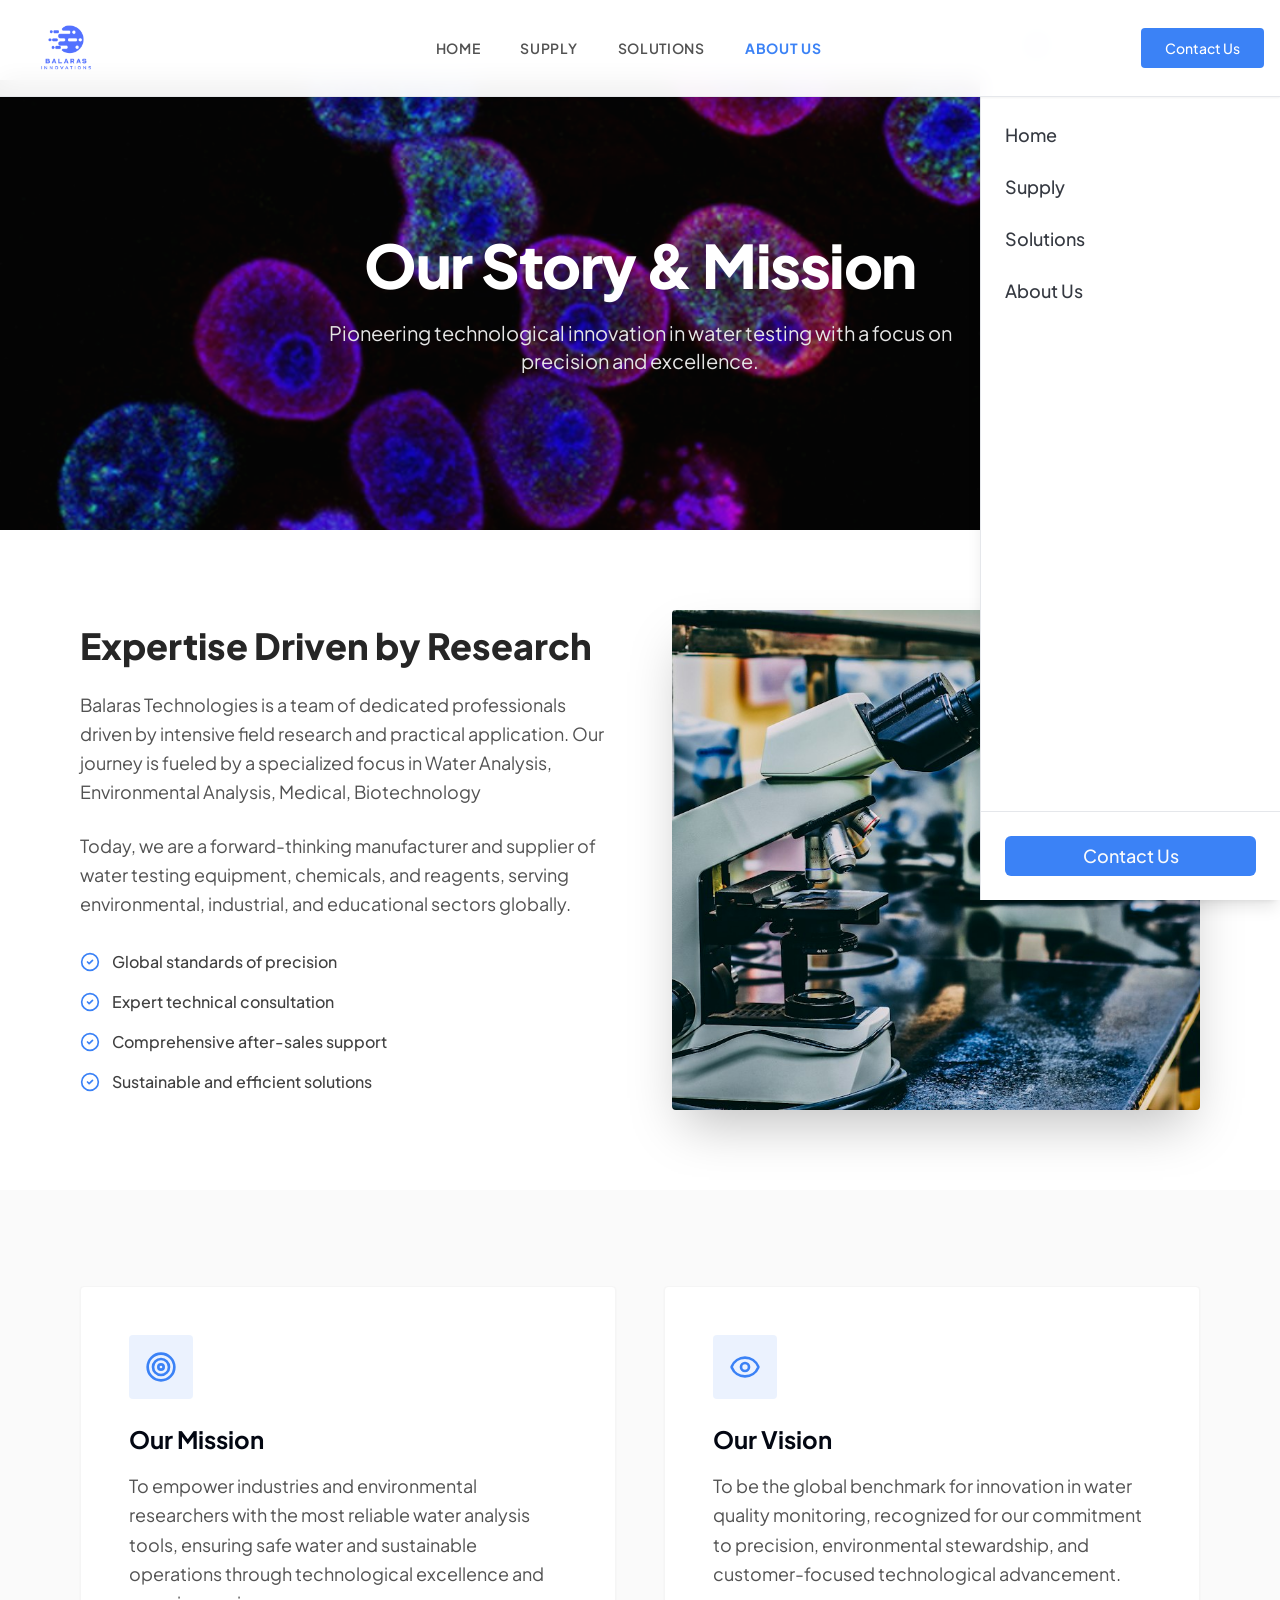
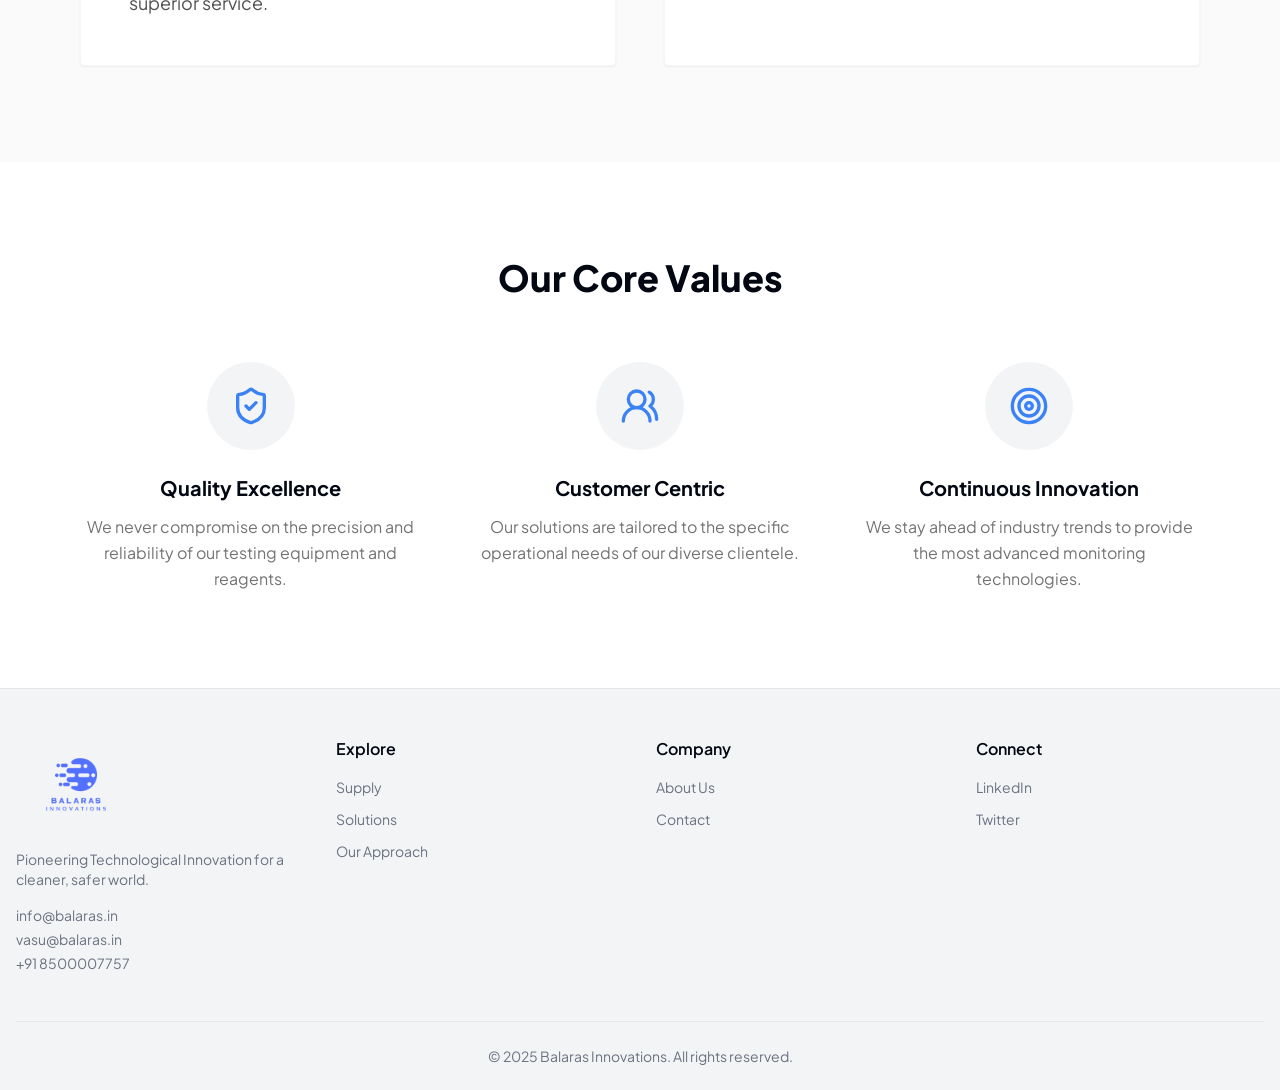
==== commit 47ae3c94: "Fix top navigation clickability and elevate header z-index above hero overlays" ====
--- a/about.html
+++ b/about.html
@@ -1,4 +1,35 @@
-<!DOCTYPE html><!--MFM_m6q2CmvKFlhdtwxjk--><html lang="en" class="scroll-smooth"><head><meta charSet="utf-8"/><meta name="viewport" content="width=device-width, initial-scale=1"/><link rel="stylesheet" href="styles.css"/><link rel="preconnect" href="https://fonts.googleapis.com"/><link rel="preconnect" href="https://fonts.gstatic.com" crossorigin=""/><title>Balaras Innovations | Water Testing Solutions</title><meta name="description" content="Manufacturer and supplier of high-quality water testing equipment, test kits, and reagents."/><link rel="icon" href="assets/favicon.ico" type="image/x-icon" sizes="16x16"/><link href="https://fonts.googleapis.com/css2?family=Plus+Jakarta+Sans:wght@200..800&amp;display=swap" rel="stylesheet"/></head><body class="font-body antialiased" data-page="about"><div hidden=""><!--$--><!--/$--></div><div class="flex min-h-screen flex-col bg-background text-foreground"><header class="fixed top-0 z-50 w-full transition-all duration-300 bg-white/95 backdrop-blur-md border-b shadow-sm translate-y-0"><div class="container flex h-24 items-center justify-between max-w-screen-2xl px-4"><a class="flex items-center gap-2 group" href="index.html"><img alt="Balaras Technologies Logo" width="420" height="100" decoding="async" data-nimg="1" class="h-20 w-auto object-contain" style="color:transparent" src="assets/logo1.png"/></a><nav class="hidden md:flex items-center gap-10 text-sm font-semibold uppercase tracking-wider"><a class="transition-colors duration-200 text-neutral-600 hover:text-primary" href="index.html">Home</a><a class="transition-colors duration-200 text-neutral-600 hover:text-primary" href="supply.html">Supply</a><a class="transition-colors duration-200 text-neutral-600 hover:text-primary" href="solutions.html">Solutions</a><a class="transition-colors duration-200 text-primary font-bold" href="about.html">About Us</a></nav><div class="flex items-center gap-4"><a class="items-center justify-center gap-2 whitespace-nowrap text-sm font-medium ring-offset-background transition-colors focus-visible:outline-none focus-visible:ring-2 focus-visible:ring-ring focus-visible:ring-offset-2 disabled:pointer-events-none disabled:opacity-50 [&amp;_svg]:pointer-events-none [&amp;_svg]:size-4 [&amp;_svg]:shrink-0 h-10 py-2 hidden md:flex bg-primary hover:bg-primary/90 text-white rounded-sm px-6" href="index.html#consultation">Contact Us</a><div class="md:hidden"><button class="inline-flex items-center justify-center gap-2 whitespace-nowrap rounded-md text-sm font-medium ring-offset-background transition-colors focus-visible:outline-none focus-visible:ring-2 focus-visible:ring-ring focus-visible:ring-offset-2 disabled:pointer-events-none disabled:opacity-50 [&amp;_svg]:pointer-events-none [&amp;_svg]:size-4 [&amp;_svg]:shrink-0 hover:bg-accent hover:text-accent-foreground h-10 w-10 text-neutral-800" type="button" aria-haspopup="dialog" aria-expanded="false" aria-controls="radix-_R_1ddb_" data-state="closed"><svg xmlns="http://www.w3.org/2000/svg" width="24" height="24" viewBox="0 0 24 24" fill="none" stroke="currentColor" stroke-width="2" stroke-linecap="round" stroke-linejoin="round" class="lucide lucide-menu h-6 w-6"><line x1="4" x2="20" y1="12" y2="12"></line><line x1="4" x2="20" y1="6" y2="6"></line><line x1="4" x2="20" y1="18" y2="18"></line></svg><span class="sr-only">Toggle Menu</span></button></div></div></div></header><main class="flex-1"><div class="pt-20"><section class="relative w-full h-[50vh] min-h-[400px] flex items-center justify-center bg-neutral-900"><img alt="Professional laboratory setting with water droplets and beakers, representing high-quality water testing." data-ai-hint="laboratory water" decoding="async" data-nimg="fill" class="object-cover opacity-80" style="position:absolute;height:100%;width:100%;left:0;top:0;right:0;bottom:0;color:transparent" sizes="100vw" src="assets/hero.jpg"/><div class="relative container mx-auto px-4 text-center text-white"><h1 class="text-4xl md:text-6xl font-extrabold tracking-tight">Our Story &amp; Mission</h1><p class="mt-6 text-xl text-neutral-200 max-w-2xl mx-auto">Pioneering technological innovation in water testing with a focus on precision and excellence.</p></div></section><section class="py-20 bg-white"><div class="container mx-auto px-4 max-w-6xl"><div class="grid lg:grid-cols-2 gap-16 items-center"><div><h2 class="text-3xl md:text-4xl font-extrabold text-neutral-800 mb-6">Expertise Driven by Research</h2><p class="text-lg text-neutral-600 leading-relaxed mb-6">Balaras Technologies is a team of dedicated professionals driven by intensive field research and practical application. Our journey is fueled by a specialized focus in Water Analysis, Environmental Analysis, Medical, Biotechnology</p><p class="text-lg text-neutral-600 leading-relaxed mb-8">Today, we are a forward-thinking manufacturer and supplier of water testing equipment, chemicals, and reagents, serving environmental, industrial, and educational sectors globally.</p><ul class="space-y-4"><li class="flex items-center gap-3 text-neutral-700 font-medium"><svg xmlns="http://www.w3.org/2000/svg" width="24" height="24" viewBox="0 0 24 24" fill="none" stroke="currentColor" stroke-width="2" stroke-linecap="round" stroke-linejoin="round" class="lucide lucide-circle-check text-primary h-5 w-5"><circle cx="12" cy="12" r="10"></circle><path d="m9 12 2 2 4-4"></path></svg>Global standards of precision</li><li class="flex items-center gap-3 text-neutral-700 font-medium"><svg xmlns="http://www.w3.org/2000/svg" width="24" height="24" viewBox="0 0 24 24" fill="none" stroke="currentColor" stroke-width="2" stroke-linecap="round" stroke-linejoin="round" class="lucide lucide-circle-check text-primary h-5 w-5"><circle cx="12" cy="12" r="10"></circle><path d="m9 12 2 2 4-4"></path></svg>Expert technical consultation</li><li class="flex items-center gap-3 text-neutral-700 font-medium"><svg xmlns="http://www.w3.org/2000/svg" width="24" height="24" viewBox="0 0 24 24" fill="none" stroke="currentColor" stroke-width="2" stroke-linecap="round" stroke-linejoin="round" class="lucide lucide-circle-check text-primary h-5 w-5"><circle cx="12" cy="12" r="10"></circle><path d="m9 12 2 2 4-4"></path></svg>Comprehensive after-sales support</li><li class="flex items-center gap-3 text-neutral-700 font-medium"><svg xmlns="http://www.w3.org/2000/svg" width="24" height="24" viewBox="0 0 24 24" fill="none" stroke="currentColor" stroke-width="2" stroke-linecap="round" stroke-linejoin="round" class="lucide lucide-circle-check text-primary h-5 w-5"><circle cx="12" cy="12" r="10"></circle><path d="m9 12 2 2 4-4"></path></svg>Sustainable and efficient solutions</li></ul></div><div class="relative h-[500px] rounded-sm overflow-hidden shadow-2xl"><img alt="Advanced robotic water analysis system in a high-tech facility." data-ai-hint="water technology" loading="lazy" decoding="async" data-nimg="fill" class="object-cover" style="position:absolute;height:100%;width:100%;left:0;top:0;right:0;bottom:0;color:transparent" sizes="100vw" src="assets/innovation.jpg"/></div></div></div></section><section class="py-24 bg-neutral-50"><div class="container mx-auto px-4 max-w-6xl"><div class="grid md:grid-cols-2 gap-12"><div class="bg-white p-12 rounded-sm shadow-sm border border-neutral-100"><div class="inline-flex p-4 bg-primary/10 rounded-sm mb-6"><svg xmlns="http://www.w3.org/2000/svg" width="24" height="24" viewBox="0 0 24 24" fill="none" stroke="currentColor" stroke-width="2" stroke-linecap="round" stroke-linejoin="round" class="lucide lucide-target h-8 w-8 text-primary"><circle cx="12" cy="12" r="10"></circle><circle cx="12" cy="12" r="6"></circle><circle cx="12" cy="12" r="2"></circle></svg></div><h3 class="text-2xl font-bold mb-4">Our Mission</h3><p class="text-neutral-600 text-lg leading-relaxed">To empower industries and environmental researchers with the most reliable water analysis tools, ensuring safe water and sustainable operations through technological excellence and superior service.</p></div><div class="bg-white p-12 rounded-sm shadow-sm border border-neutral-100"><div class="inline-flex p-4 bg-primary/10 rounded-sm mb-6"><svg xmlns="http://www.w3.org/2000/svg" width="24" height="24" viewBox="0 0 24 24" fill="none" stroke="currentColor" stroke-width="2" stroke-linecap="round" stroke-linejoin="round" class="lucide lucide-eye h-8 w-8 text-primary"><path d="M2.062 12.348a1 1 0 0 1 0-.696 10.75 10.75 0 0 1 19.876 0 1 1 0 0 1 0 .696 10.75 10.75 0 0 1-19.876 0"></path><circle cx="12" cy="12" r="3"></circle></svg></div><h3 class="text-2xl font-bold mb-4">Our Vision</h3><p class="text-neutral-600 text-lg leading-relaxed">To be the global benchmark for innovation in water quality monitoring, recognized for our commitment to precision, environmental stewardship, and customer-focused technological advancement.</p></div></div></div></section><section class="py-24 bg-white"><div class="container mx-auto px-4 max-w-6xl text-center"><h2 class="text-3xl md:text-4xl font-extrabold mb-16">Our Core Values</h2><div class="grid md:grid-cols-3 gap-12"><div class="flex flex-col items-center"><div class="mb-6 p-6 bg-secondary rounded-full"><svg xmlns="http://www.w3.org/2000/svg" width="24" height="24" viewBox="0 0 24 24" fill="none" stroke="currentColor" stroke-width="2" stroke-linecap="round" stroke-linejoin="round" class="lucide lucide-shield-check h-10 w-10 text-primary"><path d="M20 13c0 5-3.5 7.5-7.66 8.95a1 1 0 0 1-.67-.01C7.5 20.5 4 18 4 13V6a1 1 0 0 1 1-1c2 0 4.5-1.2 6.24-2.72a1.17 1.17 0 0 1 1.52 0C14.51 3.81 17 5 19 5a1 1 0 0 1 1 1z"></path><path d="m9 12 2 2 4-4"></path></svg></div><h4 class="text-xl font-bold mb-3">Quality Excellence</h4><p class="text-neutral-500 leading-relaxed">We never compromise on the precision and reliability of our testing equipment and reagents.</p></div><div class="flex flex-col items-center"><div class="mb-6 p-6 bg-secondary rounded-full"><svg xmlns="http://www.w3.org/2000/svg" width="24" height="24" viewBox="0 0 24 24" fill="none" stroke="currentColor" stroke-width="2" stroke-linecap="round" stroke-linejoin="round" class="lucide lucide-users-round h-10 w-10 text-primary"><path d="M18 21a8 8 0 0 0-16 0"></path><circle cx="10" cy="8" r="5"></circle><path d="M22 20c0-3.37-2-6.5-4-8a5 5 0 0 0-.45-8.3"></path></svg></div><h4 class="text-xl font-bold mb-3">Customer Centric</h4><p class="text-neutral-500 leading-relaxed">Our solutions are tailored to the specific operational needs of our diverse clientele.</p></div><div class="flex flex-col items-center"><div class="mb-6 p-6 bg-secondary rounded-full"><svg xmlns="http://www.w3.org/2000/svg" width="24" height="24" viewBox="0 0 24 24" fill="none" stroke="currentColor" stroke-width="2" stroke-linecap="round" stroke-linejoin="round" class="lucide lucide-target h-10 w-10 text-primary"><circle cx="12" cy="12" r="10"></circle><circle cx="12" cy="12" r="6"></circle><circle cx="12" cy="12" r="2"></circle></svg></div><h4 class="text-xl font-bold mb-3">Continuous Innovation</h4><p class="text-neutral-500 leading-relaxed">We stay ahead of industry trends to provide the most advanced monitoring technologies.</p></div></div></div></section></div><!--$--><!--/$--></main><footer class="bg-secondary border-t"><div class="container mx-auto max-w-screen-2xl px-4"><div class="grid grid-cols-1 md:grid-cols-4 gap-8 py-12"><div class="md:col-span-1"><div class="flex items-center mb-4"><a href="index.html"><img alt="Balaras Technologies Logo" loading="lazy" width="480" height="140" decoding="async" data-nimg="1" class="h-24 w-auto object-contain" style="color:transparent" src="assets/logo1.png"/></a></div><p class="text-sm text-muted-foreground">Pioneering Technological Innovation for a cleaner, safer world.</p><div class="mt-4 space-y-1 text-sm text-muted-foreground"><div><a class="hover:text-foreground" href="mailto:info@balaras.in">info@balaras.in</a></div><div><a class="hover:text-foreground" href="mailto:vasu@balaras.in">vasu@balaras.in</a></div><div><a class="hover:text-foreground" href="tel:+918500007757">+91 8500007757</a></div></div></div><div class="col-span-1 md:col-span-3 grid grid-cols-2 sm:grid-cols-3 gap-8"><div><h3 class="font-semibold text-foreground">Explore</h3><ul class="mt-4 space-y-3 text-sm"><li><a class="text-muted-foreground hover:text-foreground" href="supply.html">Supply</a></li><li><a class="text-muted-foreground hover:text-foreground" href="solutions.html">Solutions</a></li><li><a class="text-muted-foreground hover:text-foreground" href="index.html#our-approach">Our Approach</a></li></ul></div><div><h3 class="font-semibold text-foreground">Company</h3><ul class="mt-4 space-y-3 text-sm"><li><a class="text-muted-foreground hover:text-foreground" href="about.html">About Us</a></li><li><a class="text-muted-foreground hover:text-foreground" href="index.html#consultation">Contact</a></li></ul></div><div><h3 class="font-semibold text-foreground">Connect</h3><ul class="mt-4 space-y-3 text-sm"><li><a class="text-muted-foreground hover:text-foreground" href="#">LinkedIn</a></li><li><a class="text-muted-foreground hover:text-foreground" href="#">Twitter</a></li></ul></div></div></div><div class="py-6 border-t"><p class="text-sm text-muted-foreground text-center">© <!-- -->2025<!-- --> Balaras Innovations. All rights reserved.</p></div></div></footer></div><div role="region" aria-label="Notifications (F8)" tabindex="-1" style="pointer-events:none"><ol tabindex="-1" class="fixed top-0 z-[100] flex max-h-screen w-full flex-col-reverse p-4 sm:bottom-0 sm:right-0 sm:top-auto sm:flex-col md:max-w-[420px]"></ol></div>
+<!DOCTYPE html><!--MFM_m6q2CmvKFlhdtwxjk--><html lang="en" class="scroll-smooth"><head><meta charSet="utf-8"/><meta name="viewport" content="width=device-width, initial-scale=1"/><link rel="stylesheet" href="styles.css"/><link rel="preconnect" href="https://fonts.googleapis.com"/><link rel="preconnect" href="https://fonts.gstatic.com" crossorigin=""/><title>Balaras Innovations | Water Testing Solutions</title><meta name="description" content="Manufacturer and supplier of high-quality water testing equipment, test kits, and reagents."/><link rel="icon" href="assets/favicon.ico" type="image/x-icon" sizes="16x16"/><link href="https://fonts.googleapis.com/css2?family=Plus+Jakarta+Sans:wght@200..800&amp;display=swap" rel="stylesheet"/>
+<style id="nav-click-fix">
+  header {
+    z-index: 9999 !important;
+    pointer-events: auto !important;
+  }
+  header nav {
+    pointer-events: auto !important;
+    z-index: 10000 !important;
+  }
+  header nav a {
+    pointer-events: auto !important;
+    cursor: pointer !important;
+    position: relative !important;
+    z-index: 10001 !important;
+    display: inline-flex !important;
+    align-items: center !important;
+  }
+  /* Ensure hero overlays or background blurs never intercept clicks */
+  section.relative .absolute {
+    pointer-events: none !important;
+  }
+  /* Allow interactive elements inside hero (buttons, dots) to remain clickable */
+  section.relative button,
+  section.relative a,
+  section.relative input,
+  section.relative select,
+  section.relative textarea {
+    pointer-events: auto !important;
+  }
+</style>
+</head><body class="font-body antialiased" data-page="about"><div hidden=""><!--$--><!--/$--></div><div class="flex min-h-screen flex-col bg-background text-foreground"><header class="fixed top-0 z-50 w-full transition-all duration-300 bg-white/95 backdrop-blur-md border-b shadow-sm translate-y-0" style="z-index: 9999 !important; pointer-events: auto !important;"><div class="container flex h-24 items-center justify-between max-w-screen-2xl px-4"><a class="flex items-center gap-2 group" href="index.html"><img alt="Balaras Technologies Logo" width="420" height="100" decoding="async" data-nimg="1" class="h-20 w-auto object-contain" style="color:transparent" src="assets/logo1.png"/></a><nav class="hidden md:flex items-center gap-10 text-sm font-semibold uppercase tracking-wider"><a class="transition-colors duration-200 text-neutral-600 hover:text-primary" href="index.html">Home</a><a class="transition-colors duration-200 text-neutral-600 hover:text-primary" href="supply.html">Supply</a><a class="transition-colors duration-200 text-neutral-600 hover:text-primary" href="solutions.html">Solutions</a><a class="transition-colors duration-200 text-primary font-bold" href="about.html">About Us</a></nav><div class="flex items-center gap-4"><a class="items-center justify-center gap-2 whitespace-nowrap text-sm font-medium ring-offset-background transition-colors focus-visible:outline-none focus-visible:ring-2 focus-visible:ring-ring focus-visible:ring-offset-2 disabled:pointer-events-none disabled:opacity-50 [&amp;_svg]:pointer-events-none [&amp;_svg]:size-4 [&amp;_svg]:shrink-0 h-10 py-2 hidden md:flex bg-primary hover:bg-primary/90 text-white rounded-sm px-6" href="index.html#consultation">Contact Us</a><div class="md:hidden"><button class="inline-flex items-center justify-center gap-2 whitespace-nowrap rounded-md text-sm font-medium ring-offset-background transition-colors focus-visible:outline-none focus-visible:ring-2 focus-visible:ring-ring focus-visible:ring-offset-2 disabled:pointer-events-none disabled:opacity-50 [&amp;_svg]:pointer-events-none [&amp;_svg]:size-4 [&amp;_svg]:shrink-0 hover:bg-accent hover:text-accent-foreground h-10 w-10 text-neutral-800" type="button" aria-haspopup="dialog" aria-expanded="false" aria-controls="radix-_R_1ddb_" data-state="closed"><svg xmlns="http://www.w3.org/2000/svg" width="24" height="24" viewBox="0 0 24 24" fill="none" stroke="currentColor" stroke-width="2" stroke-linecap="round" stroke-linejoin="round" class="lucide lucide-menu h-6 w-6"><line x1="4" x2="20" y1="12" y2="12"></line><line x1="4" x2="20" y1="6" y2="6"></line><line x1="4" x2="20" y1="18" y2="18"></line></svg><span class="sr-only">Toggle Menu</span></button></div></div></div></header><main class="flex-1"><div class="pt-20"><section class="relative w-full h-[50vh] min-h-[400px] flex items-center justify-center bg-neutral-900"><img alt="Professional laboratory setting with water droplets and beakers, representing high-quality water testing." data-ai-hint="laboratory water" decoding="async" data-nimg="fill" class="object-cover opacity-80" style="position:absolute;height:100%;width:100%;left:0;top:0;right:0;bottom:0;color:transparent" sizes="100vw" src="assets/hero.jpg"/><div class="relative container mx-auto px-4 text-center text-white"><h1 class="text-4xl md:text-6xl font-extrabold tracking-tight">Our Story &amp; Mission</h1><p class="mt-6 text-xl text-neutral-200 max-w-2xl mx-auto">Pioneering technological innovation in water testing with a focus on precision and excellence.</p></div></section><section class="py-20 bg-white"><div class="container mx-auto px-4 max-w-6xl"><div class="grid lg:grid-cols-2 gap-16 items-center"><div><h2 class="text-3xl md:text-4xl font-extrabold text-neutral-800 mb-6">Expertise Driven by Research</h2><p class="text-lg text-neutral-600 leading-relaxed mb-6">Balaras Technologies is a team of dedicated professionals driven by intensive field research and practical application. Our journey is fueled by a specialized focus in Water Analysis, Environmental Analysis, Medical, Biotechnology</p><p class="text-lg text-neutral-600 leading-relaxed mb-8">Today, we are a forward-thinking manufacturer and supplier of water testing equipment, chemicals, and reagents, serving environmental, industrial, and educational sectors globally.</p><ul class="space-y-4"><li class="flex items-center gap-3 text-neutral-700 font-medium"><svg xmlns="http://www.w3.org/2000/svg" width="24" height="24" viewBox="0 0 24 24" fill="none" stroke="currentColor" stroke-width="2" stroke-linecap="round" stroke-linejoin="round" class="lucide lucide-circle-check text-primary h-5 w-5"><circle cx="12" cy="12" r="10"></circle><path d="m9 12 2 2 4-4"></path></svg>Global standards of precision</li><li class="flex items-center gap-3 text-neutral-700 font-medium"><svg xmlns="http://www.w3.org/2000/svg" width="24" height="24" viewBox="0 0 24 24" fill="none" stroke="currentColor" stroke-width="2" stroke-linecap="round" stroke-linejoin="round" class="lucide lucide-circle-check text-primary h-5 w-5"><circle cx="12" cy="12" r="10"></circle><path d="m9 12 2 2 4-4"></path></svg>Expert technical consultation</li><li class="flex items-center gap-3 text-neutral-700 font-medium"><svg xmlns="http://www.w3.org/2000/svg" width="24" height="24" viewBox="0 0 24 24" fill="none" stroke="currentColor" stroke-width="2" stroke-linecap="round" stroke-linejoin="round" class="lucide lucide-circle-check text-primary h-5 w-5"><circle cx="12" cy="12" r="10"></circle><path d="m9 12 2 2 4-4"></path></svg>Comprehensive after-sales support</li><li class="flex items-center gap-3 text-neutral-700 font-medium"><svg xmlns="http://www.w3.org/2000/svg" width="24" height="24" viewBox="0 0 24 24" fill="none" stroke="currentColor" stroke-width="2" stroke-linecap="round" stroke-linejoin="round" class="lucide lucide-circle-check text-primary h-5 w-5"><circle cx="12" cy="12" r="10"></circle><path d="m9 12 2 2 4-4"></path></svg>Sustainable and efficient solutions</li></ul></div><div class="relative h-[500px] rounded-sm overflow-hidden shadow-2xl"><img alt="Advanced robotic water analysis system in a high-tech facility." data-ai-hint="water technology" loading="lazy" decoding="async" data-nimg="fill" class="object-cover" style="position:absolute;height:100%;width:100%;left:0;top:0;right:0;bottom:0;color:transparent" sizes="100vw" src="assets/innovation.jpg"/></div></div></div></section><section class="py-24 bg-neutral-50"><div class="container mx-auto px-4 max-w-6xl"><div class="grid md:grid-cols-2 gap-12"><div class="bg-white p-12 rounded-sm shadow-sm border border-neutral-100"><div class="inline-flex p-4 bg-primary/10 rounded-sm mb-6"><svg xmlns="http://www.w3.org/2000/svg" width="24" height="24" viewBox="0 0 24 24" fill="none" stroke="currentColor" stroke-width="2" stroke-linecap="round" stroke-linejoin="round" class="lucide lucide-target h-8 w-8 text-primary"><circle cx="12" cy="12" r="10"></circle><circle cx="12" cy="12" r="6"></circle><circle cx="12" cy="12" r="2"></circle></svg></div><h3 class="text-2xl font-bold mb-4">Our Mission</h3><p class="text-neutral-600 text-lg leading-relaxed">To empower industries and environmental researchers with the most reliable water analysis tools, ensuring safe water and sustainable operations through technological excellence and superior service.</p></div><div class="bg-white p-12 rounded-sm shadow-sm border border-neutral-100"><div class="inline-flex p-4 bg-primary/10 rounded-sm mb-6"><svg xmlns="http://www.w3.org/2000/svg" width="24" height="24" viewBox="0 0 24 24" fill="none" stroke="currentColor" stroke-width="2" stroke-linecap="round" stroke-linejoin="round" class="lucide lucide-eye h-8 w-8 text-primary"><path d="M2.062 12.348a1 1 0 0 1 0-.696 10.75 10.75 0 0 1 19.876 0 1 1 0 0 1 0 .696 10.75 10.75 0 0 1-19.876 0"></path><circle cx="12" cy="12" r="3"></circle></svg></div><h3 class="text-2xl font-bold mb-4">Our Vision</h3><p class="text-neutral-600 text-lg leading-relaxed">To be the global benchmark for innovation in water quality monitoring, recognized for our commitment to precision, environmental stewardship, and customer-focused technological advancement.</p></div></div></div></section><section class="py-24 bg-white"><div class="container mx-auto px-4 max-w-6xl text-center"><h2 class="text-3xl md:text-4xl font-extrabold mb-16">Our Core Values</h2><div class="grid md:grid-cols-3 gap-12"><div class="flex flex-col items-center"><div class="mb-6 p-6 bg-secondary rounded-full"><svg xmlns="http://www.w3.org/2000/svg" width="24" height="24" viewBox="0 0 24 24" fill="none" stroke="currentColor" stroke-width="2" stroke-linecap="round" stroke-linejoin="round" class="lucide lucide-shield-check h-10 w-10 text-primary"><path d="M20 13c0 5-3.5 7.5-7.66 8.95a1 1 0 0 1-.67-.01C7.5 20.5 4 18 4 13V6a1 1 0 0 1 1-1c2 0 4.5-1.2 6.24-2.72a1.17 1.17 0 0 1 1.52 0C14.51 3.81 17 5 19 5a1 1 0 0 1 1 1z"></path><path d="m9 12 2 2 4-4"></path></svg></div><h4 class="text-xl font-bold mb-3">Quality Excellence</h4><p class="text-neutral-500 leading-relaxed">We never compromise on the precision and reliability of our testing equipment and reagents.</p></div><div class="flex flex-col items-center"><div class="mb-6 p-6 bg-secondary rounded-full"><svg xmlns="http://www.w3.org/2000/svg" width="24" height="24" viewBox="0 0 24 24" fill="none" stroke="currentColor" stroke-width="2" stroke-linecap="round" stroke-linejoin="round" class="lucide lucide-users-round h-10 w-10 text-primary"><path d="M18 21a8 8 0 0 0-16 0"></path><circle cx="10" cy="8" r="5"></circle><path d="M22 20c0-3.37-2-6.5-4-8a5 5 0 0 0-.45-8.3"></path></svg></div><h4 class="text-xl font-bold mb-3">Customer Centric</h4><p class="text-neutral-500 leading-relaxed">Our solutions are tailored to the specific operational needs of our diverse clientele.</p></div><div class="flex flex-col items-center"><div class="mb-6 p-6 bg-secondary rounded-full"><svg xmlns="http://www.w3.org/2000/svg" width="24" height="24" viewBox="0 0 24 24" fill="none" stroke="currentColor" stroke-width="2" stroke-linecap="round" stroke-linejoin="round" class="lucide lucide-target h-10 w-10 text-primary"><circle cx="12" cy="12" r="10"></circle><circle cx="12" cy="12" r="6"></circle><circle cx="12" cy="12" r="2"></circle></svg></div><h4 class="text-xl font-bold mb-3">Continuous Innovation</h4><p class="text-neutral-500 leading-relaxed">We stay ahead of industry trends to provide the most advanced monitoring technologies.</p></div></div></div></section></div><!--$--><!--/$--></main><footer class="bg-secondary border-t"><div class="container mx-auto max-w-screen-2xl px-4"><div class="grid grid-cols-1 md:grid-cols-4 gap-8 py-12"><div class="md:col-span-1"><div class="flex items-center mb-4"><a href="index.html"><img alt="Balaras Technologies Logo" loading="lazy" width="480" height="140" decoding="async" data-nimg="1" class="h-24 w-auto object-contain" style="color:transparent" src="assets/logo1.png"/></a></div><p class="text-sm text-muted-foreground">Pioneering Technological Innovation for a cleaner, safer world.</p><div class="mt-4 space-y-1 text-sm text-muted-foreground"><div><a class="hover:text-foreground" href="mailto:info@balaras.in">info@balaras.in</a></div><div><a class="hover:text-foreground" href="mailto:vasu@balaras.in">vasu@balaras.in</a></div><div><a class="hover:text-foreground" href="tel:+918500007757">+91 8500007757</a></div></div></div><div class="col-span-1 md:col-span-3 grid grid-cols-2 sm:grid-cols-3 gap-8"><div><h3 class="font-semibold text-foreground">Explore</h3><ul class="mt-4 space-y-3 text-sm"><li><a class="text-muted-foreground hover:text-foreground" href="supply.html">Supply</a></li><li><a class="text-muted-foreground hover:text-foreground" href="solutions.html">Solutions</a></li><li><a class="text-muted-foreground hover:text-foreground" href="index.html#our-approach">Our Approach</a></li></ul></div><div><h3 class="font-semibold text-foreground">Company</h3><ul class="mt-4 space-y-3 text-sm"><li><a class="text-muted-foreground hover:text-foreground" href="about.html">About Us</a></li><li><a class="text-muted-foreground hover:text-foreground" href="index.html#consultation">Contact</a></li></ul></div><div><h3 class="font-semibold text-foreground">Connect</h3><ul class="mt-4 space-y-3 text-sm"><li><a class="text-muted-foreground hover:text-foreground" href="#">LinkedIn</a></li><li><a class="text-muted-foreground hover:text-foreground" href="#">Twitter</a></li></ul></div></div></div><div class="py-6 border-t"><p class="text-sm text-muted-foreground text-center">© <!-- -->2025<!-- --> Balaras Innovations. All rights reserved.</p></div></div></footer></div><div role="region" aria-label="Notifications (F8)" tabindex="-1" style="pointer-events:none"><ol tabindex="-1" class="fixed top-0 z-[100] flex max-h-screen w-full flex-col-reverse p-4 sm:bottom-0 sm:right-0 sm:top-auto sm:flex-col md:max-w-[420px]"></ol></div>
 <div id="mobile-drawer-backdrop" class="fixed inset-0 z-50 bg-black/80 hidden opacity-0 transition-opacity duration-300"></div>
 <div id="mobile-drawer" class="fixed z-50 inset-y-0 right-0 h-full w-[300px] border-l bg-background p-0 shadow-lg transition-transform duration-300 translate-x-full">
   <div class="flex h-full flex-col">
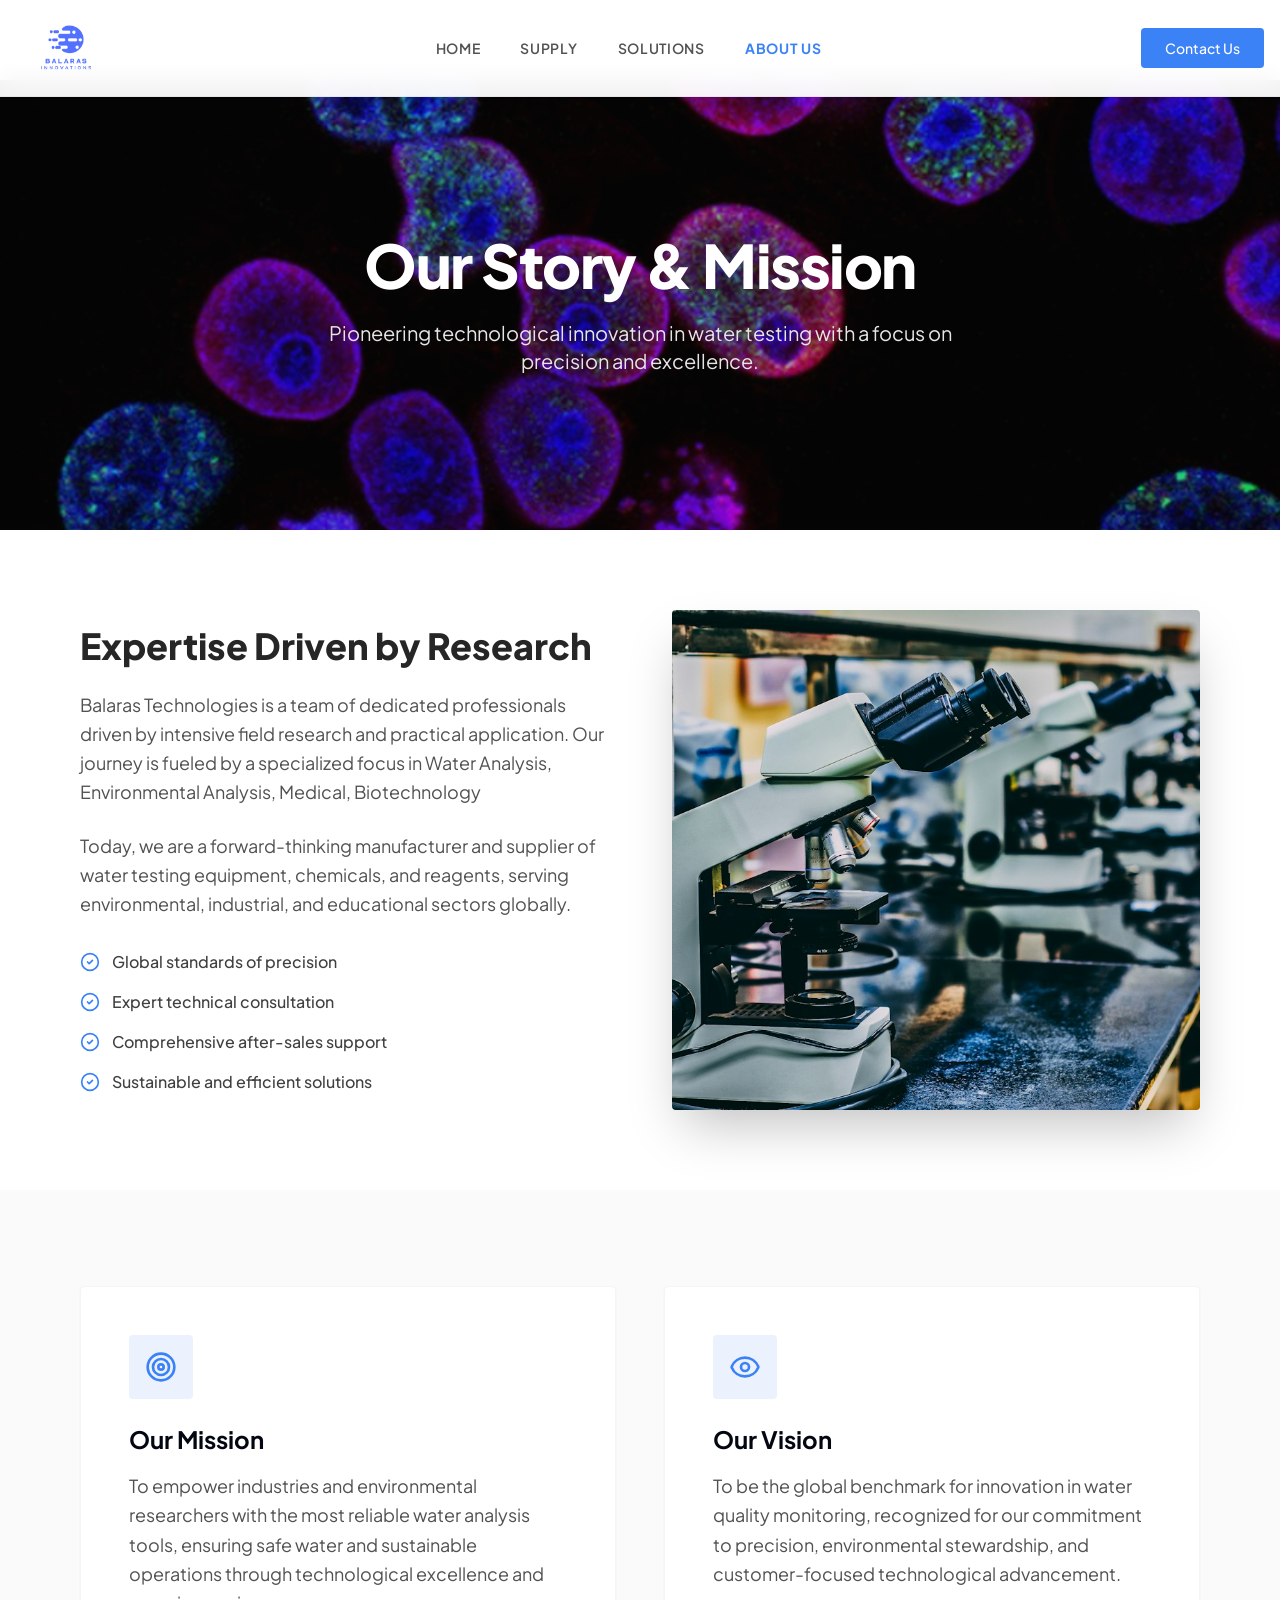
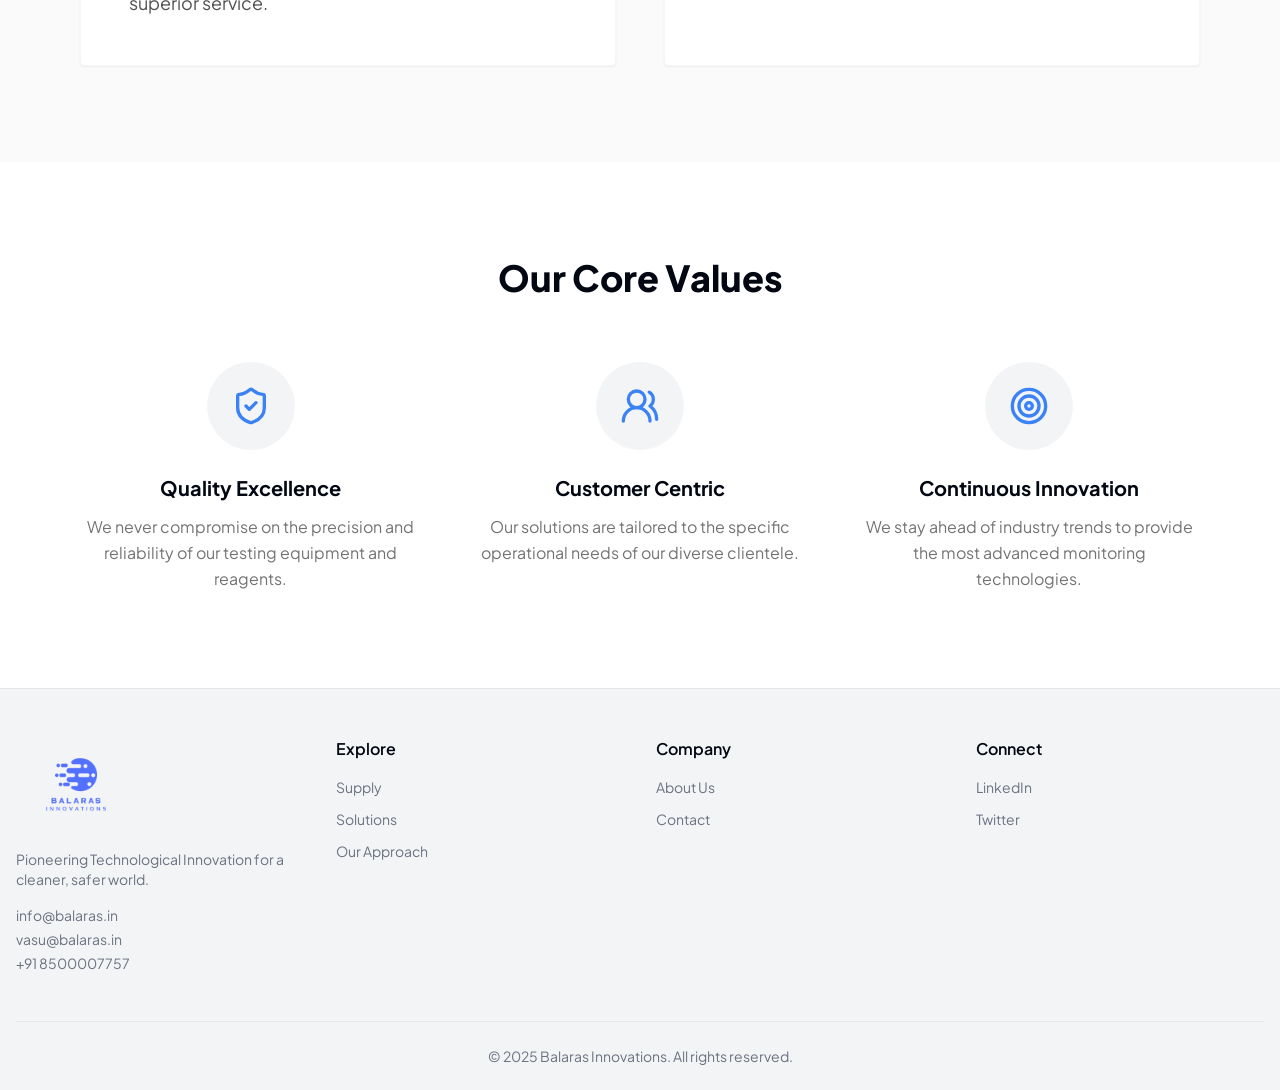
==== commit 53491a26: "Hide mobile drawer on desktop and fix transform across supply, solutions, about pages" ====
--- a/about.html
+++ b/about.html
@@ -28,10 +28,33 @@
   section.relative textarea {
     pointer-events: auto !important;
   }
+
+  /* Mobile Drawer Positioning & Visibility */
+  #mobile-drawer {
+    transform: translateX(100%) !important;
+  }
+  #mobile-drawer.translate-x-0 {
+    transform: translateX(0) !important;
+  }
+  #mobile-drawer.translate-x-full {
+    transform: translateX(100%) !important;
+  }
+  #mobile-drawer-backdrop {
+    pointer-events: auto;
+  }
+  #mobile-drawer-backdrop.hidden {
+    display: none !important;
+  }
+  @media (min-width: 768px) {
+    #mobile-drawer, #mobile-drawer-backdrop {
+      display: none !important;
+    }
+  }
+
 </style>
 </head><body class="font-body antialiased" data-page="about"><div hidden=""><!--$--><!--/$--></div><div class="flex min-h-screen flex-col bg-background text-foreground"><header class="fixed top-0 z-50 w-full transition-all duration-300 bg-white/95 backdrop-blur-md border-b shadow-sm translate-y-0" style="z-index: 9999 !important; pointer-events: auto !important;"><div class="container flex h-24 items-center justify-between max-w-screen-2xl px-4"><a class="flex items-center gap-2 group" href="index.html"><img alt="Balaras Technologies Logo" width="420" height="100" decoding="async" data-nimg="1" class="h-20 w-auto object-contain" style="color:transparent" src="assets/logo1.png"/></a><nav class="hidden md:flex items-center gap-10 text-sm font-semibold uppercase tracking-wider"><a class="transition-colors duration-200 text-neutral-600 hover:text-primary" href="index.html">Home</a><a class="transition-colors duration-200 text-neutral-600 hover:text-primary" href="supply.html">Supply</a><a class="transition-colors duration-200 text-neutral-600 hover:text-primary" href="solutions.html">Solutions</a><a class="transition-colors duration-200 text-primary font-bold" href="about.html">About Us</a></nav><div class="flex items-center gap-4"><a class="items-center justify-center gap-2 whitespace-nowrap text-sm font-medium ring-offset-background transition-colors focus-visible:outline-none focus-visible:ring-2 focus-visible:ring-ring focus-visible:ring-offset-2 disabled:pointer-events-none disabled:opacity-50 [&amp;_svg]:pointer-events-none [&amp;_svg]:size-4 [&amp;_svg]:shrink-0 h-10 py-2 hidden md:flex bg-primary hover:bg-primary/90 text-white rounded-sm px-6" href="index.html#consultation">Contact Us</a><div class="md:hidden"><button class="inline-flex items-center justify-center gap-2 whitespace-nowrap rounded-md text-sm font-medium ring-offset-background transition-colors focus-visible:outline-none focus-visible:ring-2 focus-visible:ring-ring focus-visible:ring-offset-2 disabled:pointer-events-none disabled:opacity-50 [&amp;_svg]:pointer-events-none [&amp;_svg]:size-4 [&amp;_svg]:shrink-0 hover:bg-accent hover:text-accent-foreground h-10 w-10 text-neutral-800" type="button" aria-haspopup="dialog" aria-expanded="false" aria-controls="radix-_R_1ddb_" data-state="closed"><svg xmlns="http://www.w3.org/2000/svg" width="24" height="24" viewBox="0 0 24 24" fill="none" stroke="currentColor" stroke-width="2" stroke-linecap="round" stroke-linejoin="round" class="lucide lucide-menu h-6 w-6"><line x1="4" x2="20" y1="12" y2="12"></line><line x1="4" x2="20" y1="6" y2="6"></line><line x1="4" x2="20" y1="18" y2="18"></line></svg><span class="sr-only">Toggle Menu</span></button></div></div></div></header><main class="flex-1"><div class="pt-20"><section class="relative w-full h-[50vh] min-h-[400px] flex items-center justify-center bg-neutral-900"><img alt="Professional laboratory setting with water droplets and beakers, representing high-quality water testing." data-ai-hint="laboratory water" decoding="async" data-nimg="fill" class="object-cover opacity-80" style="position:absolute;height:100%;width:100%;left:0;top:0;right:0;bottom:0;color:transparent" sizes="100vw" src="assets/hero.jpg"/><div class="relative container mx-auto px-4 text-center text-white"><h1 class="text-4xl md:text-6xl font-extrabold tracking-tight">Our Story &amp; Mission</h1><p class="mt-6 text-xl text-neutral-200 max-w-2xl mx-auto">Pioneering technological innovation in water testing with a focus on precision and excellence.</p></div></section><section class="py-20 bg-white"><div class="container mx-auto px-4 max-w-6xl"><div class="grid lg:grid-cols-2 gap-16 items-center"><div><h2 class="text-3xl md:text-4xl font-extrabold text-neutral-800 mb-6">Expertise Driven by Research</h2><p class="text-lg text-neutral-600 leading-relaxed mb-6">Balaras Technologies is a team of dedicated professionals driven by intensive field research and practical application. Our journey is fueled by a specialized focus in Water Analysis, Environmental Analysis, Medical, Biotechnology</p><p class="text-lg text-neutral-600 leading-relaxed mb-8">Today, we are a forward-thinking manufacturer and supplier of water testing equipment, chemicals, and reagents, serving environmental, industrial, and educational sectors globally.</p><ul class="space-y-4"><li class="flex items-center gap-3 text-neutral-700 font-medium"><svg xmlns="http://www.w3.org/2000/svg" width="24" height="24" viewBox="0 0 24 24" fill="none" stroke="currentColor" stroke-width="2" stroke-linecap="round" stroke-linejoin="round" class="lucide lucide-circle-check text-primary h-5 w-5"><circle cx="12" cy="12" r="10"></circle><path d="m9 12 2 2 4-4"></path></svg>Global standards of precision</li><li class="flex items-center gap-3 text-neutral-700 font-medium"><svg xmlns="http://www.w3.org/2000/svg" width="24" height="24" viewBox="0 0 24 24" fill="none" stroke="currentColor" stroke-width="2" stroke-linecap="round" stroke-linejoin="round" class="lucide lucide-circle-check text-primary h-5 w-5"><circle cx="12" cy="12" r="10"></circle><path d="m9 12 2 2 4-4"></path></svg>Expert technical consultation</li><li class="flex items-center gap-3 text-neutral-700 font-medium"><svg xmlns="http://www.w3.org/2000/svg" width="24" height="24" viewBox="0 0 24 24" fill="none" stroke="currentColor" stroke-width="2" stroke-linecap="round" stroke-linejoin="round" class="lucide lucide-circle-check text-primary h-5 w-5"><circle cx="12" cy="12" r="10"></circle><path d="m9 12 2 2 4-4"></path></svg>Comprehensive after-sales support</li><li class="flex items-center gap-3 text-neutral-700 font-medium"><svg xmlns="http://www.w3.org/2000/svg" width="24" height="24" viewBox="0 0 24 24" fill="none" stroke="currentColor" stroke-width="2" stroke-linecap="round" stroke-linejoin="round" class="lucide lucide-circle-check text-primary h-5 w-5"><circle cx="12" cy="12" r="10"></circle><path d="m9 12 2 2 4-4"></path></svg>Sustainable and efficient solutions</li></ul></div><div class="relative h-[500px] rounded-sm overflow-hidden shadow-2xl"><img alt="Advanced robotic water analysis system in a high-tech facility." data-ai-hint="water technology" loading="lazy" decoding="async" data-nimg="fill" class="object-cover" style="position:absolute;height:100%;width:100%;left:0;top:0;right:0;bottom:0;color:transparent" sizes="100vw" src="assets/innovation.jpg"/></div></div></div></section><section class="py-24 bg-neutral-50"><div class="container mx-auto px-4 max-w-6xl"><div class="grid md:grid-cols-2 gap-12"><div class="bg-white p-12 rounded-sm shadow-sm border border-neutral-100"><div class="inline-flex p-4 bg-primary/10 rounded-sm mb-6"><svg xmlns="http://www.w3.org/2000/svg" width="24" height="24" viewBox="0 0 24 24" fill="none" stroke="currentColor" stroke-width="2" stroke-linecap="round" stroke-linejoin="round" class="lucide lucide-target h-8 w-8 text-primary"><circle cx="12" cy="12" r="10"></circle><circle cx="12" cy="12" r="6"></circle><circle cx="12" cy="12" r="2"></circle></svg></div><h3 class="text-2xl font-bold mb-4">Our Mission</h3><p class="text-neutral-600 text-lg leading-relaxed">To empower industries and environmental researchers with the most reliable water analysis tools, ensuring safe water and sustainable operations through technological excellence and superior service.</p></div><div class="bg-white p-12 rounded-sm shadow-sm border border-neutral-100"><div class="inline-flex p-4 bg-primary/10 rounded-sm mb-6"><svg xmlns="http://www.w3.org/2000/svg" width="24" height="24" viewBox="0 0 24 24" fill="none" stroke="currentColor" stroke-width="2" stroke-linecap="round" stroke-linejoin="round" class="lucide lucide-eye h-8 w-8 text-primary"><path d="M2.062 12.348a1 1 0 0 1 0-.696 10.75 10.75 0 0 1 19.876 0 1 1 0 0 1 0 .696 10.75 10.75 0 0 1-19.876 0"></path><circle cx="12" cy="12" r="3"></circle></svg></div><h3 class="text-2xl font-bold mb-4">Our Vision</h3><p class="text-neutral-600 text-lg leading-relaxed">To be the global benchmark for innovation in water quality monitoring, recognized for our commitment to precision, environmental stewardship, and customer-focused technological advancement.</p></div></div></div></section><section class="py-24 bg-white"><div class="container mx-auto px-4 max-w-6xl text-center"><h2 class="text-3xl md:text-4xl font-extrabold mb-16">Our Core Values</h2><div class="grid md:grid-cols-3 gap-12"><div class="flex flex-col items-center"><div class="mb-6 p-6 bg-secondary rounded-full"><svg xmlns="http://www.w3.org/2000/svg" width="24" height="24" viewBox="0 0 24 24" fill="none" stroke="currentColor" stroke-width="2" stroke-linecap="round" stroke-linejoin="round" class="lucide lucide-shield-check h-10 w-10 text-primary"><path d="M20 13c0 5-3.5 7.5-7.66 8.95a1 1 0 0 1-.67-.01C7.5 20.5 4 18 4 13V6a1 1 0 0 1 1-1c2 0 4.5-1.2 6.24-2.72a1.17 1.17 0 0 1 1.52 0C14.51 3.81 17 5 19 5a1 1 0 0 1 1 1z"></path><path d="m9 12 2 2 4-4"></path></svg></div><h4 class="text-xl font-bold mb-3">Quality Excellence</h4><p class="text-neutral-500 leading-relaxed">We never compromise on the precision and reliability of our testing equipment and reagents.</p></div><div class="flex flex-col items-center"><div class="mb-6 p-6 bg-secondary rounded-full"><svg xmlns="http://www.w3.org/2000/svg" width="24" height="24" viewBox="0 0 24 24" fill="none" stroke="currentColor" stroke-width="2" stroke-linecap="round" stroke-linejoin="round" class="lucide lucide-users-round h-10 w-10 text-primary"><path d="M18 21a8 8 0 0 0-16 0"></path><circle cx="10" cy="8" r="5"></circle><path d="M22 20c0-3.37-2-6.5-4-8a5 5 0 0 0-.45-8.3"></path></svg></div><h4 class="text-xl font-bold mb-3">Customer Centric</h4><p class="text-neutral-500 leading-relaxed">Our solutions are tailored to the specific operational needs of our diverse clientele.</p></div><div class="flex flex-col items-center"><div class="mb-6 p-6 bg-secondary rounded-full"><svg xmlns="http://www.w3.org/2000/svg" width="24" height="24" viewBox="0 0 24 24" fill="none" stroke="currentColor" stroke-width="2" stroke-linecap="round" stroke-linejoin="round" class="lucide lucide-target h-10 w-10 text-primary"><circle cx="12" cy="12" r="10"></circle><circle cx="12" cy="12" r="6"></circle><circle cx="12" cy="12" r="2"></circle></svg></div><h4 class="text-xl font-bold mb-3">Continuous Innovation</h4><p class="text-neutral-500 leading-relaxed">We stay ahead of industry trends to provide the most advanced monitoring technologies.</p></div></div></div></section></div><!--$--><!--/$--></main><footer class="bg-secondary border-t"><div class="container mx-auto max-w-screen-2xl px-4"><div class="grid grid-cols-1 md:grid-cols-4 gap-8 py-12"><div class="md:col-span-1"><div class="flex items-center mb-4"><a href="index.html"><img alt="Balaras Technologies Logo" loading="lazy" width="480" height="140" decoding="async" data-nimg="1" class="h-24 w-auto object-contain" style="color:transparent" src="assets/logo1.png"/></a></div><p class="text-sm text-muted-foreground">Pioneering Technological Innovation for a cleaner, safer world.</p><div class="mt-4 space-y-1 text-sm text-muted-foreground"><div><a class="hover:text-foreground" href="mailto:info@balaras.in">info@balaras.in</a></div><div><a class="hover:text-foreground" href="mailto:vasu@balaras.in">vasu@balaras.in</a></div><div><a class="hover:text-foreground" href="tel:+918500007757">+91 8500007757</a></div></div></div><div class="col-span-1 md:col-span-3 grid grid-cols-2 sm:grid-cols-3 gap-8"><div><h3 class="font-semibold text-foreground">Explore</h3><ul class="mt-4 space-y-3 text-sm"><li><a class="text-muted-foreground hover:text-foreground" href="supply.html">Supply</a></li><li><a class="text-muted-foreground hover:text-foreground" href="solutions.html">Solutions</a></li><li><a class="text-muted-foreground hover:text-foreground" href="index.html#our-approach">Our Approach</a></li></ul></div><div><h3 class="font-semibold text-foreground">Company</h3><ul class="mt-4 space-y-3 text-sm"><li><a class="text-muted-foreground hover:text-foreground" href="about.html">About Us</a></li><li><a class="text-muted-foreground hover:text-foreground" href="index.html#consultation">Contact</a></li></ul></div><div><h3 class="font-semibold text-foreground">Connect</h3><ul class="mt-4 space-y-3 text-sm"><li><a class="text-muted-foreground hover:text-foreground" href="#">LinkedIn</a></li><li><a class="text-muted-foreground hover:text-foreground" href="#">Twitter</a></li></ul></div></div></div><div class="py-6 border-t"><p class="text-sm text-muted-foreground text-center">© <!-- -->2025<!-- --> Balaras Innovations. All rights reserved.</p></div></div></footer></div><div role="region" aria-label="Notifications (F8)" tabindex="-1" style="pointer-events:none"><ol tabindex="-1" class="fixed top-0 z-[100] flex max-h-screen w-full flex-col-reverse p-4 sm:bottom-0 sm:right-0 sm:top-auto sm:flex-col md:max-w-[420px]"></ol></div>
 <div id="mobile-drawer-backdrop" class="fixed inset-0 z-50 bg-black/80 hidden opacity-0 transition-opacity duration-300"></div>
-<div id="mobile-drawer" class="fixed z-50 inset-y-0 right-0 h-full w-[300px] border-l bg-background p-0 shadow-lg transition-transform duration-300 translate-x-full">
+<div id="mobile-drawer" style="transform: translateX(100%);" class="fixed z-50 inset-y-0 right-0 h-full w-[300px] border-l bg-background p-0 shadow-lg transition-transform duration-300 translate-x-full">
   <div class="flex h-full flex-col">
     <div class="flex items-center justify-between p-6 border-b">
       <a href="index.html" class="flex items-center gap-2">
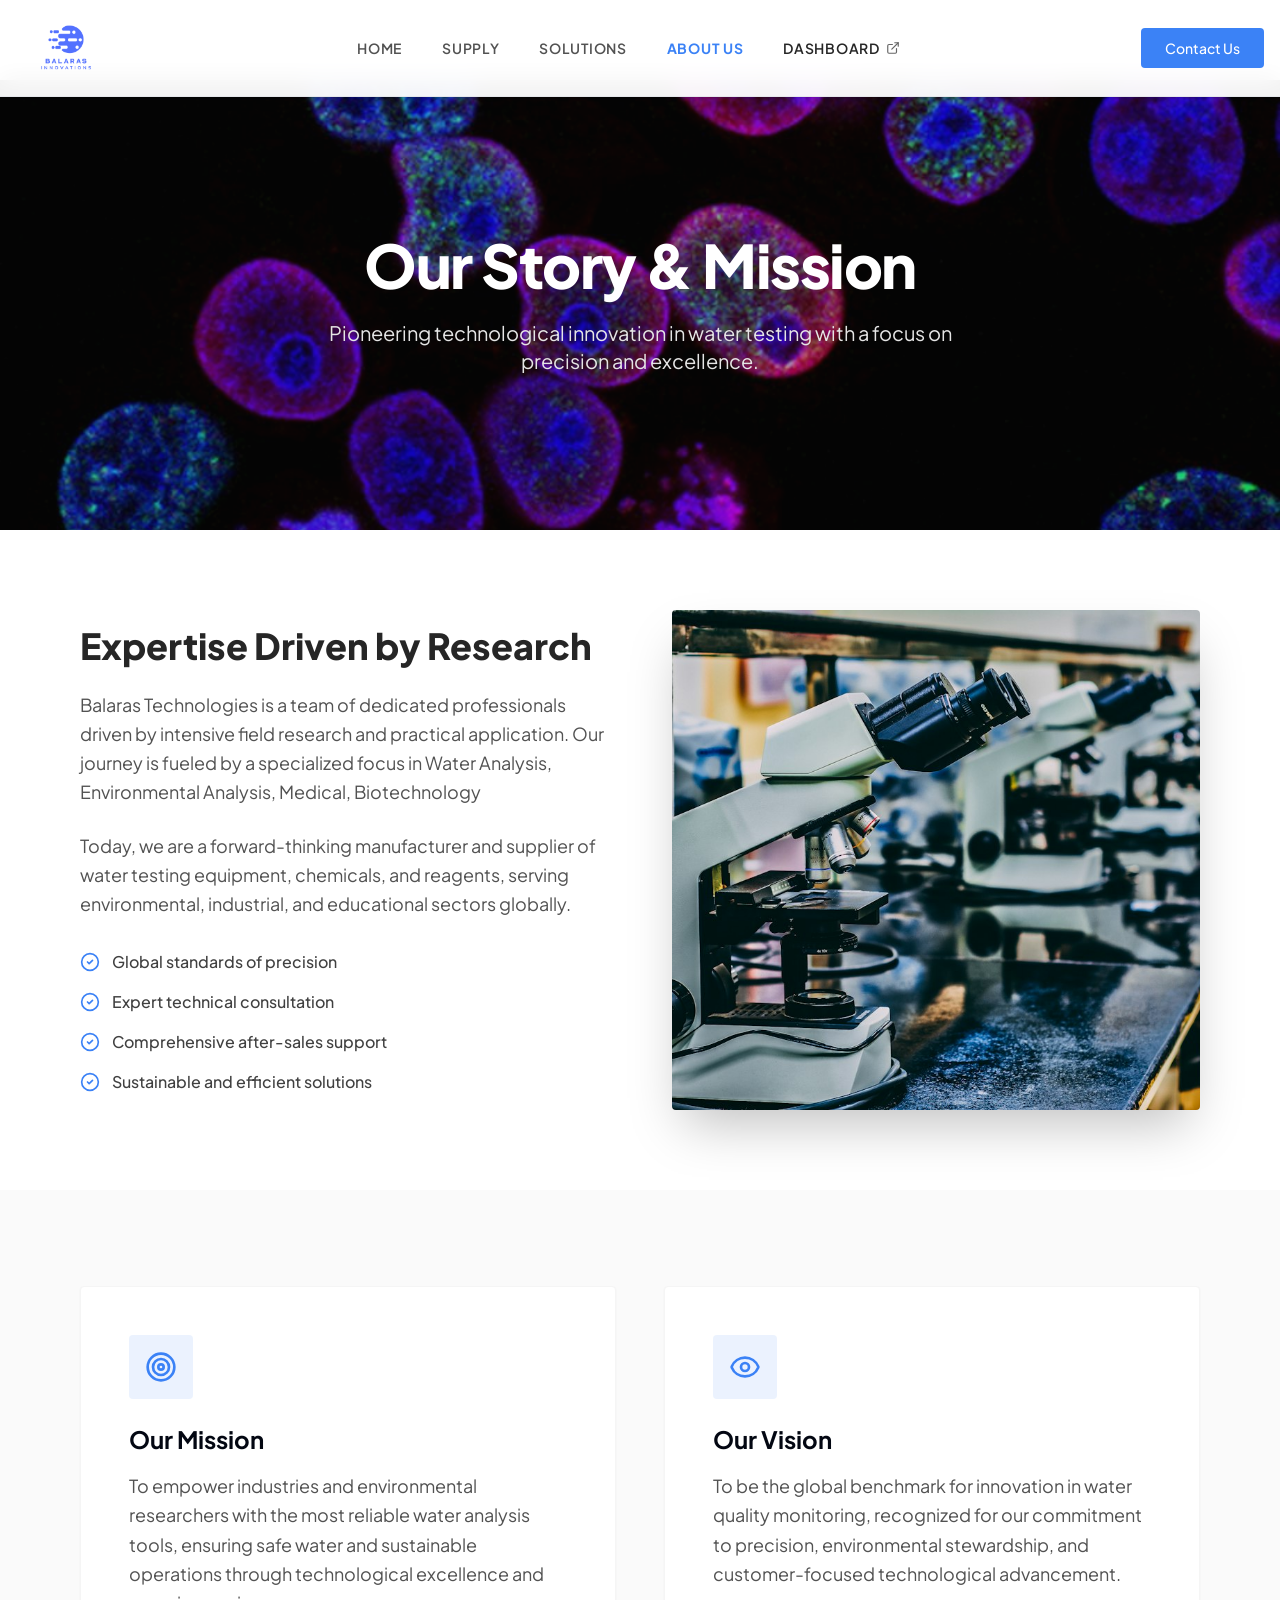
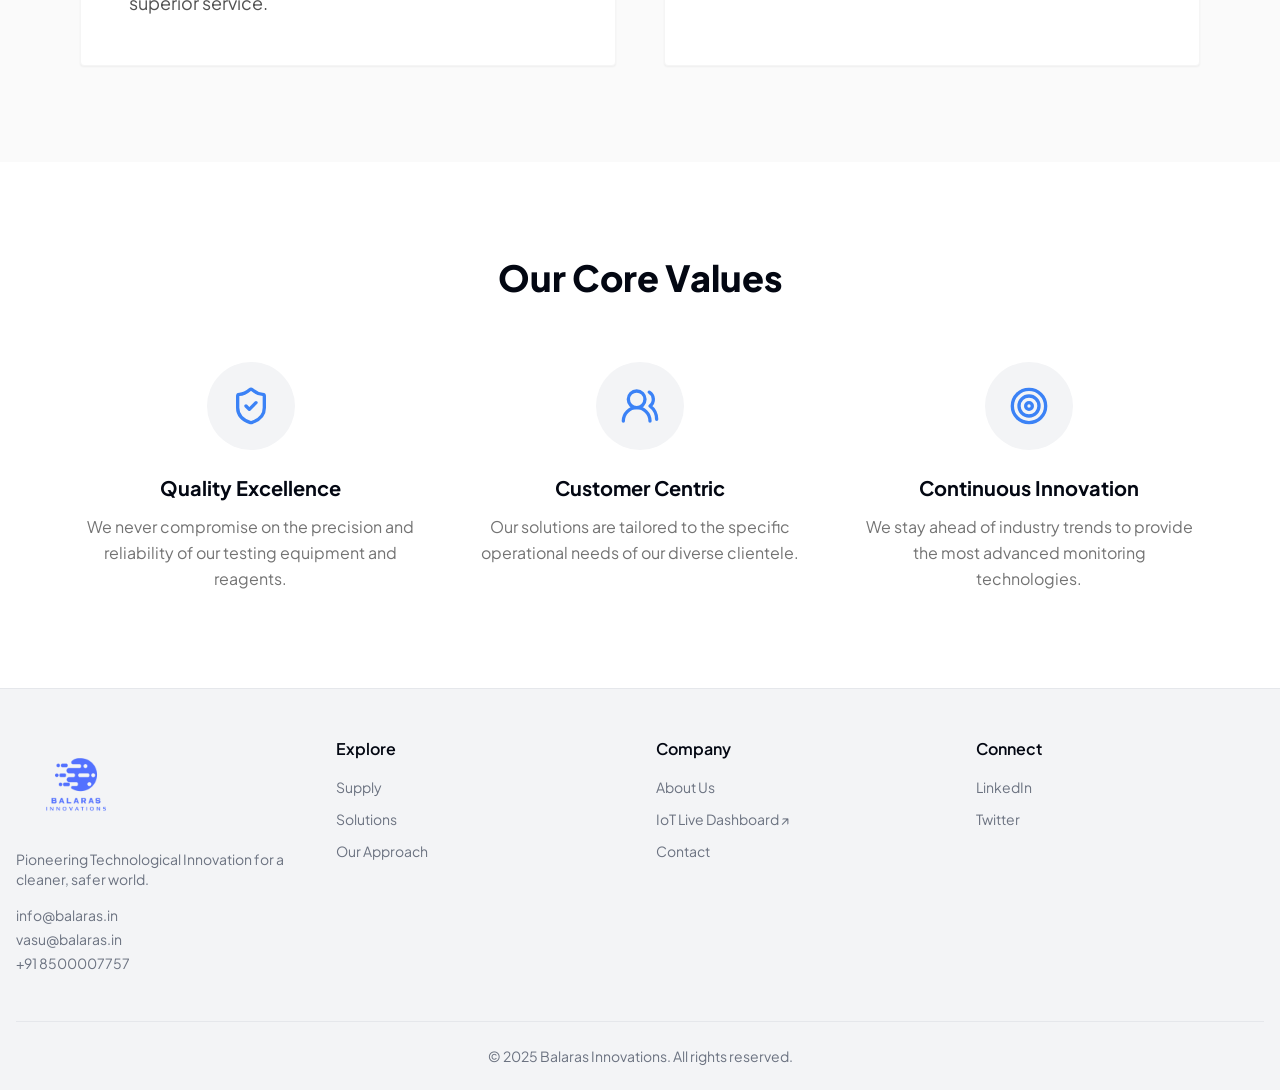
==== commit 726e3df6: "Add ThingsBoard IoT Live Dashboard link next to About Us with external link icon" ====
--- a/about.html
+++ b/about.html
@@ -52,7 +52,9 @@
   }
 
 </style>
-</head><body class="font-body antialiased" data-page="about"><div hidden=""><!--$--><!--/$--></div><div class="flex min-h-screen flex-col bg-background text-foreground"><header class="fixed top-0 z-50 w-full transition-all duration-300 bg-white/95 backdrop-blur-md border-b shadow-sm translate-y-0" style="z-index: 9999 !important; pointer-events: auto !important;"><div class="container flex h-24 items-center justify-between max-w-screen-2xl px-4"><a class="flex items-center gap-2 group" href="index.html"><img alt="Balaras Technologies Logo" width="420" height="100" decoding="async" data-nimg="1" class="h-20 w-auto object-contain" style="color:transparent" src="assets/logo1.png"/></a><nav class="hidden md:flex items-center gap-10 text-sm font-semibold uppercase tracking-wider"><a class="transition-colors duration-200 text-neutral-600 hover:text-primary" href="index.html">Home</a><a class="transition-colors duration-200 text-neutral-600 hover:text-primary" href="supply.html">Supply</a><a class="transition-colors duration-200 text-neutral-600 hover:text-primary" href="solutions.html">Solutions</a><a class="transition-colors duration-200 text-primary font-bold" href="about.html">About Us</a></nav><div class="flex items-center gap-4"><a class="items-center justify-center gap-2 whitespace-nowrap text-sm font-medium ring-offset-background transition-colors focus-visible:outline-none focus-visible:ring-2 focus-visible:ring-ring focus-visible:ring-offset-2 disabled:pointer-events-none disabled:opacity-50 [&amp;_svg]:pointer-events-none [&amp;_svg]:size-4 [&amp;_svg]:shrink-0 h-10 py-2 hidden md:flex bg-primary hover:bg-primary/90 text-white rounded-sm px-6" href="index.html#consultation">Contact Us</a><div class="md:hidden"><button class="inline-flex items-center justify-center gap-2 whitespace-nowrap rounded-md text-sm font-medium ring-offset-background transition-colors focus-visible:outline-none focus-visible:ring-2 focus-visible:ring-ring focus-visible:ring-offset-2 disabled:pointer-events-none disabled:opacity-50 [&amp;_svg]:pointer-events-none [&amp;_svg]:size-4 [&amp;_svg]:shrink-0 hover:bg-accent hover:text-accent-foreground h-10 w-10 text-neutral-800" type="button" aria-haspopup="dialog" aria-expanded="false" aria-controls="radix-_R_1ddb_" data-state="closed"><svg xmlns="http://www.w3.org/2000/svg" width="24" height="24" viewBox="0 0 24 24" fill="none" stroke="currentColor" stroke-width="2" stroke-linecap="round" stroke-linejoin="round" class="lucide lucide-menu h-6 w-6"><line x1="4" x2="20" y1="12" y2="12"></line><line x1="4" x2="20" y1="6" y2="6"></line><line x1="4" x2="20" y1="18" y2="18"></line></svg><span class="sr-only">Toggle Menu</span></button></div></div></div></header><main class="flex-1"><div class="pt-20"><section class="relative w-full h-[50vh] min-h-[400px] flex items-center justify-center bg-neutral-900"><img alt="Professional laboratory setting with water droplets and beakers, representing high-quality water testing." data-ai-hint="laboratory water" decoding="async" data-nimg="fill" class="object-cover opacity-80" style="position:absolute;height:100%;width:100%;left:0;top:0;right:0;bottom:0;color:transparent" sizes="100vw" src="assets/hero.jpg"/><div class="relative container mx-auto px-4 text-center text-white"><h1 class="text-4xl md:text-6xl font-extrabold tracking-tight">Our Story &amp; Mission</h1><p class="mt-6 text-xl text-neutral-200 max-w-2xl mx-auto">Pioneering technological innovation in water testing with a focus on precision and excellence.</p></div></section><section class="py-20 bg-white"><div class="container mx-auto px-4 max-w-6xl"><div class="grid lg:grid-cols-2 gap-16 items-center"><div><h2 class="text-3xl md:text-4xl font-extrabold text-neutral-800 mb-6">Expertise Driven by Research</h2><p class="text-lg text-neutral-600 leading-relaxed mb-6">Balaras Technologies is a team of dedicated professionals driven by intensive field research and practical application. Our journey is fueled by a specialized focus in Water Analysis, Environmental Analysis, Medical, Biotechnology</p><p class="text-lg text-neutral-600 leading-relaxed mb-8">Today, we are a forward-thinking manufacturer and supplier of water testing equipment, chemicals, and reagents, serving environmental, industrial, and educational sectors globally.</p><ul class="space-y-4"><li class="flex items-center gap-3 text-neutral-700 font-medium"><svg xmlns="http://www.w3.org/2000/svg" width="24" height="24" viewBox="0 0 24 24" fill="none" stroke="currentColor" stroke-width="2" stroke-linecap="round" stroke-linejoin="round" class="lucide lucide-circle-check text-primary h-5 w-5"><circle cx="12" cy="12" r="10"></circle><path d="m9 12 2 2 4-4"></path></svg>Global standards of precision</li><li class="flex items-center gap-3 text-neutral-700 font-medium"><svg xmlns="http://www.w3.org/2000/svg" width="24" height="24" viewBox="0 0 24 24" fill="none" stroke="currentColor" stroke-width="2" stroke-linecap="round" stroke-linejoin="round" class="lucide lucide-circle-check text-primary h-5 w-5"><circle cx="12" cy="12" r="10"></circle><path d="m9 12 2 2 4-4"></path></svg>Expert technical consultation</li><li class="flex items-center gap-3 text-neutral-700 font-medium"><svg xmlns="http://www.w3.org/2000/svg" width="24" height="24" viewBox="0 0 24 24" fill="none" stroke="currentColor" stroke-width="2" stroke-linecap="round" stroke-linejoin="round" class="lucide lucide-circle-check text-primary h-5 w-5"><circle cx="12" cy="12" r="10"></circle><path d="m9 12 2 2 4-4"></path></svg>Comprehensive after-sales support</li><li class="flex items-center gap-3 text-neutral-700 font-medium"><svg xmlns="http://www.w3.org/2000/svg" width="24" height="24" viewBox="0 0 24 24" fill="none" stroke="currentColor" stroke-width="2" stroke-linecap="round" stroke-linejoin="round" class="lucide lucide-circle-check text-primary h-5 w-5"><circle cx="12" cy="12" r="10"></circle><path d="m9 12 2 2 4-4"></path></svg>Sustainable and efficient solutions</li></ul></div><div class="relative h-[500px] rounded-sm overflow-hidden shadow-2xl"><img alt="Advanced robotic water analysis system in a high-tech facility." data-ai-hint="water technology" loading="lazy" decoding="async" data-nimg="fill" class="object-cover" style="position:absolute;height:100%;width:100%;left:0;top:0;right:0;bottom:0;color:transparent" sizes="100vw" src="assets/innovation.jpg"/></div></div></div></section><section class="py-24 bg-neutral-50"><div class="container mx-auto px-4 max-w-6xl"><div class="grid md:grid-cols-2 gap-12"><div class="bg-white p-12 rounded-sm shadow-sm border border-neutral-100"><div class="inline-flex p-4 bg-primary/10 rounded-sm mb-6"><svg xmlns="http://www.w3.org/2000/svg" width="24" height="24" viewBox="0 0 24 24" fill="none" stroke="currentColor" stroke-width="2" stroke-linecap="round" stroke-linejoin="round" class="lucide lucide-target h-8 w-8 text-primary"><circle cx="12" cy="12" r="10"></circle><circle cx="12" cy="12" r="6"></circle><circle cx="12" cy="12" r="2"></circle></svg></div><h3 class="text-2xl font-bold mb-4">Our Mission</h3><p class="text-neutral-600 text-lg leading-relaxed">To empower industries and environmental researchers with the most reliable water analysis tools, ensuring safe water and sustainable operations through technological excellence and superior service.</p></div><div class="bg-white p-12 rounded-sm shadow-sm border border-neutral-100"><div class="inline-flex p-4 bg-primary/10 rounded-sm mb-6"><svg xmlns="http://www.w3.org/2000/svg" width="24" height="24" viewBox="0 0 24 24" fill="none" stroke="currentColor" stroke-width="2" stroke-linecap="round" stroke-linejoin="round" class="lucide lucide-eye h-8 w-8 text-primary"><path d="M2.062 12.348a1 1 0 0 1 0-.696 10.75 10.75 0 0 1 19.876 0 1 1 0 0 1 0 .696 10.75 10.75 0 0 1-19.876 0"></path><circle cx="12" cy="12" r="3"></circle></svg></div><h3 class="text-2xl font-bold mb-4">Our Vision</h3><p class="text-neutral-600 text-lg leading-relaxed">To be the global benchmark for innovation in water quality monitoring, recognized for our commitment to precision, environmental stewardship, and customer-focused technological advancement.</p></div></div></div></section><section class="py-24 bg-white"><div class="container mx-auto px-4 max-w-6xl text-center"><h2 class="text-3xl md:text-4xl font-extrabold mb-16">Our Core Values</h2><div class="grid md:grid-cols-3 gap-12"><div class="flex flex-col items-center"><div class="mb-6 p-6 bg-secondary rounded-full"><svg xmlns="http://www.w3.org/2000/svg" width="24" height="24" viewBox="0 0 24 24" fill="none" stroke="currentColor" stroke-width="2" stroke-linecap="round" stroke-linejoin="round" class="lucide lucide-shield-check h-10 w-10 text-primary"><path d="M20 13c0 5-3.5 7.5-7.66 8.95a1 1 0 0 1-.67-.01C7.5 20.5 4 18 4 13V6a1 1 0 0 1 1-1c2 0 4.5-1.2 6.24-2.72a1.17 1.17 0 0 1 1.52 0C14.51 3.81 17 5 19 5a1 1 0 0 1 1 1z"></path><path d="m9 12 2 2 4-4"></path></svg></div><h4 class="text-xl font-bold mb-3">Quality Excellence</h4><p class="text-neutral-500 leading-relaxed">We never compromise on the precision and reliability of our testing equipment and reagents.</p></div><div class="flex flex-col items-center"><div class="mb-6 p-6 bg-secondary rounded-full"><svg xmlns="http://www.w3.org/2000/svg" width="24" height="24" viewBox="0 0 24 24" fill="none" stroke="currentColor" stroke-width="2" stroke-linecap="round" stroke-linejoin="round" class="lucide lucide-users-round h-10 w-10 text-primary"><path d="M18 21a8 8 0 0 0-16 0"></path><circle cx="10" cy="8" r="5"></circle><path d="M22 20c0-3.37-2-6.5-4-8a5 5 0 0 0-.45-8.3"></path></svg></div><h4 class="text-xl font-bold mb-3">Customer Centric</h4><p class="text-neutral-500 leading-relaxed">Our solutions are tailored to the specific operational needs of our diverse clientele.</p></div><div class="flex flex-col items-center"><div class="mb-6 p-6 bg-secondary rounded-full"><svg xmlns="http://www.w3.org/2000/svg" width="24" height="24" viewBox="0 0 24 24" fill="none" stroke="currentColor" stroke-width="2" stroke-linecap="round" stroke-linejoin="round" class="lucide lucide-target h-10 w-10 text-primary"><circle cx="12" cy="12" r="10"></circle><circle cx="12" cy="12" r="6"></circle><circle cx="12" cy="12" r="2"></circle></svg></div><h4 class="text-xl font-bold mb-3">Continuous Innovation</h4><p class="text-neutral-500 leading-relaxed">We stay ahead of industry trends to provide the most advanced monitoring technologies.</p></div></div></div></section></div><!--$--><!--/$--></main><footer class="bg-secondary border-t"><div class="container mx-auto max-w-screen-2xl px-4"><div class="grid grid-cols-1 md:grid-cols-4 gap-8 py-12"><div class="md:col-span-1"><div class="flex items-center mb-4"><a href="index.html"><img alt="Balaras Technologies Logo" loading="lazy" width="480" height="140" decoding="async" data-nimg="1" class="h-24 w-auto object-contain" style="color:transparent" src="assets/logo1.png"/></a></div><p class="text-sm text-muted-foreground">Pioneering Technological Innovation for a cleaner, safer world.</p><div class="mt-4 space-y-1 text-sm text-muted-foreground"><div><a class="hover:text-foreground" href="mailto:info@balaras.in">info@balaras.in</a></div><div><a class="hover:text-foreground" href="mailto:vasu@balaras.in">vasu@balaras.in</a></div><div><a class="hover:text-foreground" href="tel:+918500007757">+91 8500007757</a></div></div></div><div class="col-span-1 md:col-span-3 grid grid-cols-2 sm:grid-cols-3 gap-8"><div><h3 class="font-semibold text-foreground">Explore</h3><ul class="mt-4 space-y-3 text-sm"><li><a class="text-muted-foreground hover:text-foreground" href="supply.html">Supply</a></li><li><a class="text-muted-foreground hover:text-foreground" href="solutions.html">Solutions</a></li><li><a class="text-muted-foreground hover:text-foreground" href="index.html#our-approach">Our Approach</a></li></ul></div><div><h3 class="font-semibold text-foreground">Company</h3><ul class="mt-4 space-y-3 text-sm"><li><a class="text-muted-foreground hover:text-foreground" href="about.html">About Us</a></li><li><a class="text-muted-foreground hover:text-foreground" href="index.html#consultation">Contact</a></li></ul></div><div><h3 class="font-semibold text-foreground">Connect</h3><ul class="mt-4 space-y-3 text-sm"><li><a class="text-muted-foreground hover:text-foreground" href="#">LinkedIn</a></li><li><a class="text-muted-foreground hover:text-foreground" href="#">Twitter</a></li></ul></div></div></div><div class="py-6 border-t"><p class="text-sm text-muted-foreground text-center">© <!-- -->2025<!-- --> Balaras Innovations. All rights reserved.</p></div></div></footer></div><div role="region" aria-label="Notifications (F8)" tabindex="-1" style="pointer-events:none"><ol tabindex="-1" class="fixed top-0 z-[100] flex max-h-screen w-full flex-col-reverse p-4 sm:bottom-0 sm:right-0 sm:top-auto sm:flex-col md:max-w-[420px]"></ol></div>
+</head><body class="font-body antialiased" data-page="about"><div hidden=""><!--$--><!--/$--></div><div class="flex min-h-screen flex-col bg-background text-foreground"><header class="fixed top-0 z-50 w-full transition-all duration-300 bg-white/95 backdrop-blur-md border-b shadow-sm translate-y-0" style="z-index: 9999 !important; pointer-events: auto !important;"><div class="container flex h-24 items-center justify-between max-w-screen-2xl px-4"><a class="flex items-center gap-2 group" href="index.html"><img alt="Balaras Technologies Logo" width="420" height="100" decoding="async" data-nimg="1" class="h-20 w-auto object-contain" style="color:transparent" src="assets/logo1.png"/></a><nav class="hidden md:flex items-center gap-10 text-sm font-semibold uppercase tracking-wider"><a class="transition-colors duration-200 text-neutral-600 hover:text-primary" href="index.html">Home</a><a class="transition-colors duration-200 text-neutral-600 hover:text-primary" href="supply.html">Supply</a><a class="transition-colors duration-200 text-neutral-600 hover:text-primary" href="solutions.html">Solutions</a><a class="transition-colors duration-200 text-primary font-bold" href="about.html">About Us</a>
+<a class="transition-colors duration-200 text-neutral-800 hover:text-primary flex items-center gap-1.5" href="https://thingsboard.cloud/dashboard/dfaef940-8a91-11ec-83d0-83ba2015b874?publicId=4978baf0-8a92-11ec-98f9-ff45c37940c6" target="_blank" rel="noopener noreferrer">Dashboard <svg xmlns="http://www.w3.org/2000/svg" width="14" height="14" viewBox="0 0 24 24" fill="none" stroke="currentColor" stroke-width="2" stroke-linecap="round" stroke-linejoin="round" class="opacity-70"><path d="M18 13v6a2 2 0 0 1-2 2H5a2 2 0 0 1-2-2V8a2 2 0 0 1 2-2h6"></path><polyline points="15 3 21 3 21 9"></polyline><line x1="10" y1="14" x2="21" y2="3"></line></svg></a></nav><div class="flex items-center gap-4"><a class="items-center justify-center gap-2 whitespace-nowrap text-sm font-medium ring-offset-background transition-colors focus-visible:outline-none focus-visible:ring-2 focus-visible:ring-ring focus-visible:ring-offset-2 disabled:pointer-events-none disabled:opacity-50 [&amp;_svg]:pointer-events-none [&amp;_svg]:size-4 [&amp;_svg]:shrink-0 h-10 py-2 hidden md:flex bg-primary hover:bg-primary/90 text-white rounded-sm px-6" href="index.html#consultation">Contact Us</a><div class="md:hidden"><button class="inline-flex items-center justify-center gap-2 whitespace-nowrap rounded-md text-sm font-medium ring-offset-background transition-colors focus-visible:outline-none focus-visible:ring-2 focus-visible:ring-ring focus-visible:ring-offset-2 disabled:pointer-events-none disabled:opacity-50 [&amp;_svg]:pointer-events-none [&amp;_svg]:size-4 [&amp;_svg]:shrink-0 hover:bg-accent hover:text-accent-foreground h-10 w-10 text-neutral-800" type="button" aria-haspopup="dialog" aria-expanded="false" aria-controls="radix-_R_1ddb_" data-state="closed"><svg xmlns="http://www.w3.org/2000/svg" width="24" height="24" viewBox="0 0 24 24" fill="none" stroke="currentColor" stroke-width="2" stroke-linecap="round" stroke-linejoin="round" class="lucide lucide-menu h-6 w-6"><line x1="4" x2="20" y1="12" y2="12"></line><line x1="4" x2="20" y1="6" y2="6"></line><line x1="4" x2="20" y1="18" y2="18"></line></svg><span class="sr-only">Toggle Menu</span></button></div></div></div></header><main class="flex-1"><div class="pt-20"><section class="relative w-full h-[50vh] min-h-[400px] flex items-center justify-center bg-neutral-900"><img alt="Professional laboratory setting with water droplets and beakers, representing high-quality water testing." data-ai-hint="laboratory water" decoding="async" data-nimg="fill" class="object-cover opacity-80" style="position:absolute;height:100%;width:100%;left:0;top:0;right:0;bottom:0;color:transparent" sizes="100vw" src="assets/hero.jpg"/><div class="relative container mx-auto px-4 text-center text-white"><h1 class="text-4xl md:text-6xl font-extrabold tracking-tight">Our Story &amp; Mission</h1><p class="mt-6 text-xl text-neutral-200 max-w-2xl mx-auto">Pioneering technological innovation in water testing with a focus on precision and excellence.</p></div></section><section class="py-20 bg-white"><div class="container mx-auto px-4 max-w-6xl"><div class="grid lg:grid-cols-2 gap-16 items-center"><div><h2 class="text-3xl md:text-4xl font-extrabold text-neutral-800 mb-6">Expertise Driven by Research</h2><p class="text-lg text-neutral-600 leading-relaxed mb-6">Balaras Technologies is a team of dedicated professionals driven by intensive field research and practical application. Our journey is fueled by a specialized focus in Water Analysis, Environmental Analysis, Medical, Biotechnology</p><p class="text-lg text-neutral-600 leading-relaxed mb-8">Today, we are a forward-thinking manufacturer and supplier of water testing equipment, chemicals, and reagents, serving environmental, industrial, and educational sectors globally.</p><ul class="space-y-4"><li class="flex items-center gap-3 text-neutral-700 font-medium"><svg xmlns="http://www.w3.org/2000/svg" width="24" height="24" viewBox="0 0 24 24" fill="none" stroke="currentColor" stroke-width="2" stroke-linecap="round" stroke-linejoin="round" class="lucide lucide-circle-check text-primary h-5 w-5"><circle cx="12" cy="12" r="10"></circle><path d="m9 12 2 2 4-4"></path></svg>Global standards of precision</li><li class="flex items-center gap-3 text-neutral-700 font-medium"><svg xmlns="http://www.w3.org/2000/svg" width="24" height="24" viewBox="0 0 24 24" fill="none" stroke="currentColor" stroke-width="2" stroke-linecap="round" stroke-linejoin="round" class="lucide lucide-circle-check text-primary h-5 w-5"><circle cx="12" cy="12" r="10"></circle><path d="m9 12 2 2 4-4"></path></svg>Expert technical consultation</li><li class="flex items-center gap-3 text-neutral-700 font-medium"><svg xmlns="http://www.w3.org/2000/svg" width="24" height="24" viewBox="0 0 24 24" fill="none" stroke="currentColor" stroke-width="2" stroke-linecap="round" stroke-linejoin="round" class="lucide lucide-circle-check text-primary h-5 w-5"><circle cx="12" cy="12" r="10"></circle><path d="m9 12 2 2 4-4"></path></svg>Comprehensive after-sales support</li><li class="flex items-center gap-3 text-neutral-700 font-medium"><svg xmlns="http://www.w3.org/2000/svg" width="24" height="24" viewBox="0 0 24 24" fill="none" stroke="currentColor" stroke-width="2" stroke-linecap="round" stroke-linejoin="round" class="lucide lucide-circle-check text-primary h-5 w-5"><circle cx="12" cy="12" r="10"></circle><path d="m9 12 2 2 4-4"></path></svg>Sustainable and efficient solutions</li></ul></div><div class="relative h-[500px] rounded-sm overflow-hidden shadow-2xl"><img alt="Advanced robotic water analysis system in a high-tech facility." data-ai-hint="water technology" loading="lazy" decoding="async" data-nimg="fill" class="object-cover" style="position:absolute;height:100%;width:100%;left:0;top:0;right:0;bottom:0;color:transparent" sizes="100vw" src="assets/innovation.jpg"/></div></div></div></section><section class="py-24 bg-neutral-50"><div class="container mx-auto px-4 max-w-6xl"><div class="grid md:grid-cols-2 gap-12"><div class="bg-white p-12 rounded-sm shadow-sm border border-neutral-100"><div class="inline-flex p-4 bg-primary/10 rounded-sm mb-6"><svg xmlns="http://www.w3.org/2000/svg" width="24" height="24" viewBox="0 0 24 24" fill="none" stroke="currentColor" stroke-width="2" stroke-linecap="round" stroke-linejoin="round" class="lucide lucide-target h-8 w-8 text-primary"><circle cx="12" cy="12" r="10"></circle><circle cx="12" cy="12" r="6"></circle><circle cx="12" cy="12" r="2"></circle></svg></div><h3 class="text-2xl font-bold mb-4">Our Mission</h3><p class="text-neutral-600 text-lg leading-relaxed">To empower industries and environmental researchers with the most reliable water analysis tools, ensuring safe water and sustainable operations through technological excellence and superior service.</p></div><div class="bg-white p-12 rounded-sm shadow-sm border border-neutral-100"><div class="inline-flex p-4 bg-primary/10 rounded-sm mb-6"><svg xmlns="http://www.w3.org/2000/svg" width="24" height="24" viewBox="0 0 24 24" fill="none" stroke="currentColor" stroke-width="2" stroke-linecap="round" stroke-linejoin="round" class="lucide lucide-eye h-8 w-8 text-primary"><path d="M2.062 12.348a1 1 0 0 1 0-.696 10.75 10.75 0 0 1 19.876 0 1 1 0 0 1 0 .696 10.75 10.75 0 0 1-19.876 0"></path><circle cx="12" cy="12" r="3"></circle></svg></div><h3 class="text-2xl font-bold mb-4">Our Vision</h3><p class="text-neutral-600 text-lg leading-relaxed">To be the global benchmark for innovation in water quality monitoring, recognized for our commitment to precision, environmental stewardship, and customer-focused technological advancement.</p></div></div></div></section><section class="py-24 bg-white"><div class="container mx-auto px-4 max-w-6xl text-center"><h2 class="text-3xl md:text-4xl font-extrabold mb-16">Our Core Values</h2><div class="grid md:grid-cols-3 gap-12"><div class="flex flex-col items-center"><div class="mb-6 p-6 bg-secondary rounded-full"><svg xmlns="http://www.w3.org/2000/svg" width="24" height="24" viewBox="0 0 24 24" fill="none" stroke="currentColor" stroke-width="2" stroke-linecap="round" stroke-linejoin="round" class="lucide lucide-shield-check h-10 w-10 text-primary"><path d="M20 13c0 5-3.5 7.5-7.66 8.95a1 1 0 0 1-.67-.01C7.5 20.5 4 18 4 13V6a1 1 0 0 1 1-1c2 0 4.5-1.2 6.24-2.72a1.17 1.17 0 0 1 1.52 0C14.51 3.81 17 5 19 5a1 1 0 0 1 1 1z"></path><path d="m9 12 2 2 4-4"></path></svg></div><h4 class="text-xl font-bold mb-3">Quality Excellence</h4><p class="text-neutral-500 leading-relaxed">We never compromise on the precision and reliability of our testing equipment and reagents.</p></div><div class="flex flex-col items-center"><div class="mb-6 p-6 bg-secondary rounded-full"><svg xmlns="http://www.w3.org/2000/svg" width="24" height="24" viewBox="0 0 24 24" fill="none" stroke="currentColor" stroke-width="2" stroke-linecap="round" stroke-linejoin="round" class="lucide lucide-users-round h-10 w-10 text-primary"><path d="M18 21a8 8 0 0 0-16 0"></path><circle cx="10" cy="8" r="5"></circle><path d="M22 20c0-3.37-2-6.5-4-8a5 5 0 0 0-.45-8.3"></path></svg></div><h4 class="text-xl font-bold mb-3">Customer Centric</h4><p class="text-neutral-500 leading-relaxed">Our solutions are tailored to the specific operational needs of our diverse clientele.</p></div><div class="flex flex-col items-center"><div class="mb-6 p-6 bg-secondary rounded-full"><svg xmlns="http://www.w3.org/2000/svg" width="24" height="24" viewBox="0 0 24 24" fill="none" stroke="currentColor" stroke-width="2" stroke-linecap="round" stroke-linejoin="round" class="lucide lucide-target h-10 w-10 text-primary"><circle cx="12" cy="12" r="10"></circle><circle cx="12" cy="12" r="6"></circle><circle cx="12" cy="12" r="2"></circle></svg></div><h4 class="text-xl font-bold mb-3">Continuous Innovation</h4><p class="text-neutral-500 leading-relaxed">We stay ahead of industry trends to provide the most advanced monitoring technologies.</p></div></div></div></section></div><!--$--><!--/$--></main><footer class="bg-secondary border-t"><div class="container mx-auto max-w-screen-2xl px-4"><div class="grid grid-cols-1 md:grid-cols-4 gap-8 py-12"><div class="md:col-span-1"><div class="flex items-center mb-4"><a href="index.html"><img alt="Balaras Technologies Logo" loading="lazy" width="480" height="140" decoding="async" data-nimg="1" class="h-24 w-auto object-contain" style="color:transparent" src="assets/logo1.png"/></a></div><p class="text-sm text-muted-foreground">Pioneering Technological Innovation for a cleaner, safer world.</p><div class="mt-4 space-y-1 text-sm text-muted-foreground"><div><a class="hover:text-foreground" href="mailto:info@balaras.in">info@balaras.in</a></div><div><a class="hover:text-foreground" href="mailto:vasu@balaras.in">vasu@balaras.in</a></div><div><a class="hover:text-foreground" href="tel:+918500007757">+91 8500007757</a></div></div></div><div class="col-span-1 md:col-span-3 grid grid-cols-2 sm:grid-cols-3 gap-8"><div><h3 class="font-semibold text-foreground">Explore</h3><ul class="mt-4 space-y-3 text-sm"><li><a class="text-muted-foreground hover:text-foreground" href="supply.html">Supply</a></li><li><a class="text-muted-foreground hover:text-foreground" href="solutions.html">Solutions</a></li><li><a class="text-muted-foreground hover:text-foreground" href="index.html#our-approach">Our Approach</a></li></ul></div><div><h3 class="font-semibold text-foreground">Company</h3><ul class="mt-4 space-y-3 text-sm"><li><a class="text-muted-foreground hover:text-foreground" href="about.html">About Us</a></li>
+<li><a class="text-muted-foreground hover:text-foreground" href="https://thingsboard.cloud/dashboard/dfaef940-8a91-11ec-83d0-83ba2015b874?publicId=4978baf0-8a92-11ec-98f9-ff45c37940c6" target="_blank" rel="noopener noreferrer">IoT Live Dashboard ↗</a></li><li><a class="text-muted-foreground hover:text-foreground" href="index.html#consultation">Contact</a></li></ul></div><div><h3 class="font-semibold text-foreground">Connect</h3><ul class="mt-4 space-y-3 text-sm"><li><a class="text-muted-foreground hover:text-foreground" href="#">LinkedIn</a></li><li><a class="text-muted-foreground hover:text-foreground" href="#">Twitter</a></li></ul></div></div></div><div class="py-6 border-t"><p class="text-sm text-muted-foreground text-center">© <!-- -->2025<!-- --> Balaras Innovations. All rights reserved.</p></div></div></footer></div><div role="region" aria-label="Notifications (F8)" tabindex="-1" style="pointer-events:none"><ol tabindex="-1" class="fixed top-0 z-[100] flex max-h-screen w-full flex-col-reverse p-4 sm:bottom-0 sm:right-0 sm:top-auto sm:flex-col md:max-w-[420px]"></ol></div>
 <div id="mobile-drawer-backdrop" class="fixed inset-0 z-50 bg-black/80 hidden opacity-0 transition-opacity duration-300"></div>
 <div id="mobile-drawer" style="transform: translateX(100%);" class="fixed z-50 inset-y-0 right-0 h-full w-[300px] border-l bg-background p-0 shadow-lg transition-transform duration-300 translate-x-full">
   <div class="flex h-full flex-col">
@@ -70,7 +72,8 @@
         <a href="index.html" class="text-lg font-medium text-foreground/80 transition-colors hover:text-foreground">Home</a>
         <a href="supply.html" class="text-lg font-medium text-foreground/80 transition-colors hover:text-foreground">Supply</a>
         <a href="solutions.html" class="text-lg font-medium text-foreground/80 transition-colors hover:text-foreground">Solutions</a>
-        <a href="about.html" class="text-lg font-medium text-foreground/80 transition-colors hover:text-foreground">About Us</a>
+        <a href="about.html" class="text-lg font-medium text-foreground/80 transition-colors hover:text-foreground">About Us</a>
+<a href="https://thingsboard.cloud/dashboard/dfaef940-8a91-11ec-83d0-83ba2015b874?publicId=4978baf0-8a92-11ec-98f9-ff45c37940c6" target="_blank" rel="noopener noreferrer" class="text-lg font-medium text-foreground/80 transition-colors hover:text-foreground flex items-center justify-between">Dashboard <svg xmlns="http://www.w3.org/2000/svg" width="16" height="16" viewBox="0 0 24 24" fill="none" stroke="currentColor" stroke-width="2" stroke-linecap="round" stroke-linejoin="round" class="text-primary"><path d="M18 13v6a2 2 0 0 1-2 2H5a2 2 0 0 1-2-2V8a2 2 0 0 1 2-2h6"></path><polyline points="15 3 21 3 21 9"></polyline><line x1="10" y1="14" x2="21" y2="3"></line></svg></a>
       </div>
     </nav>
     <div class="border-t p-6">
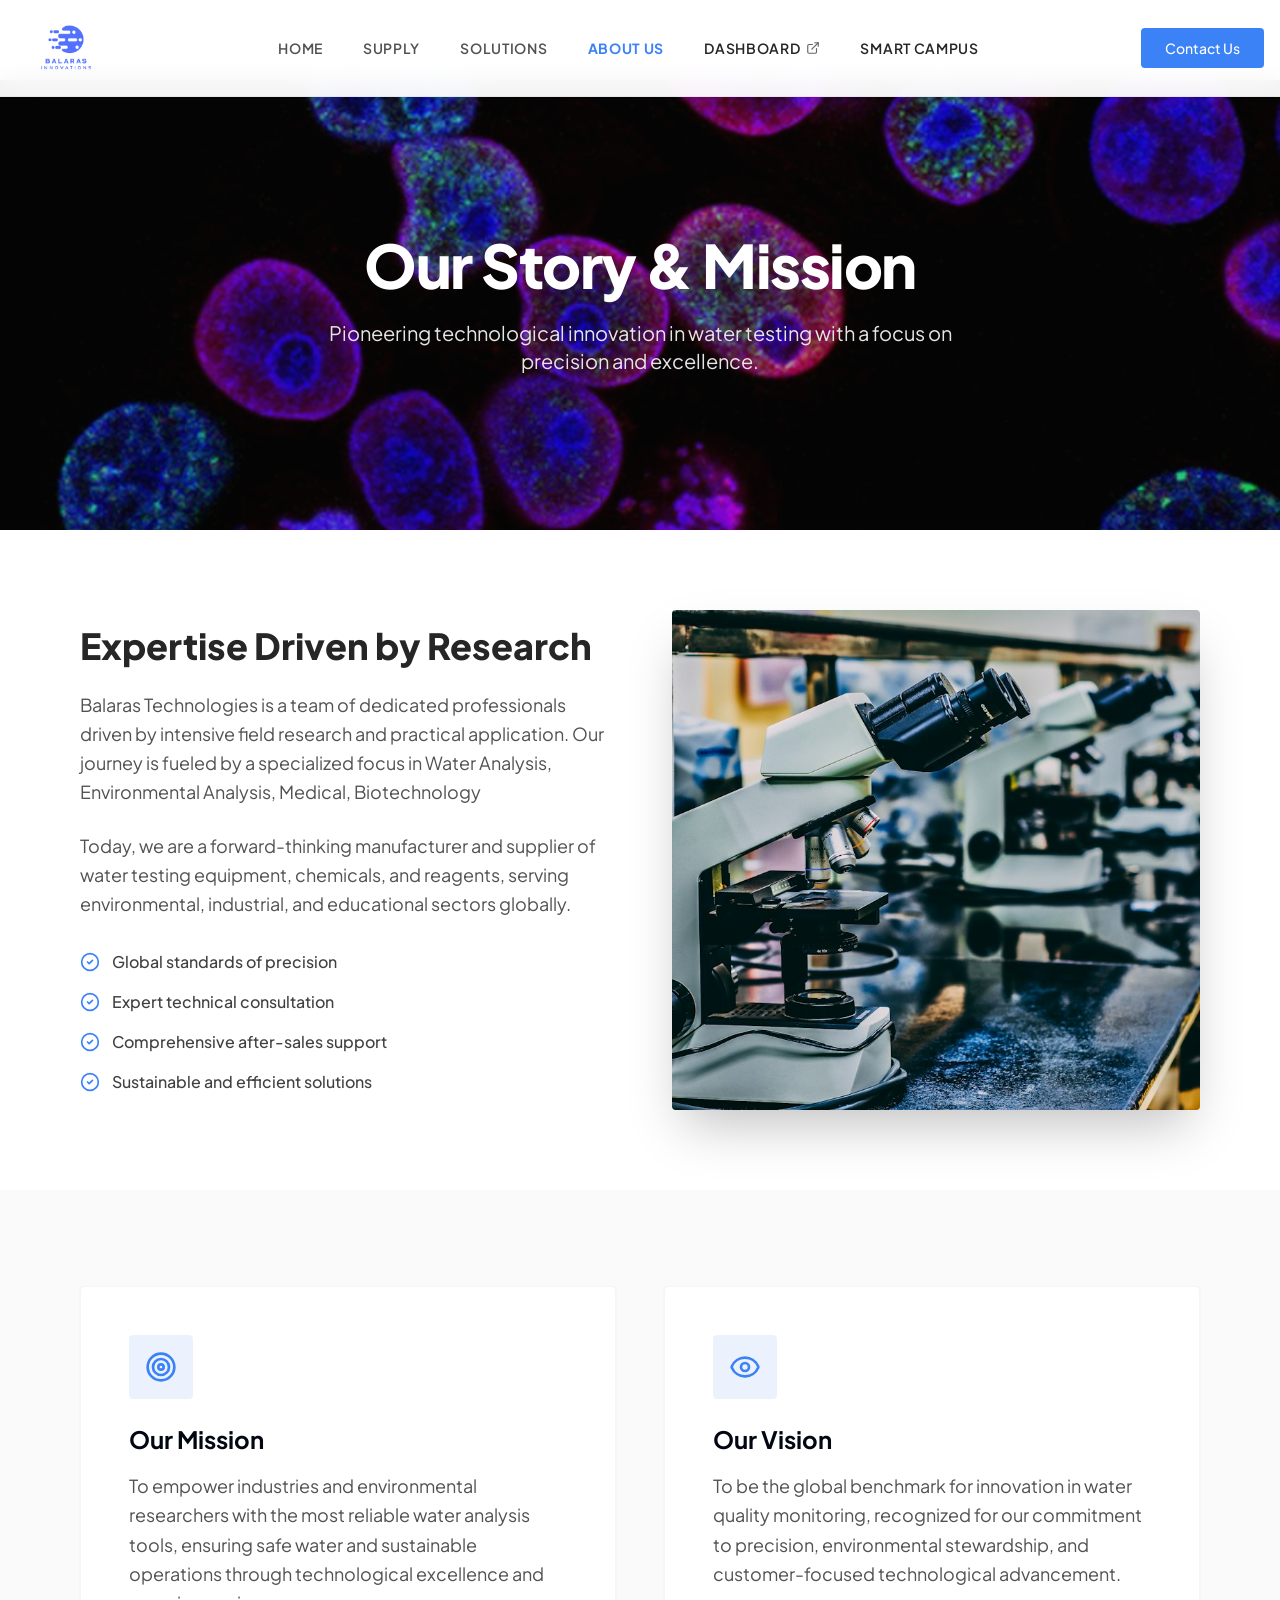
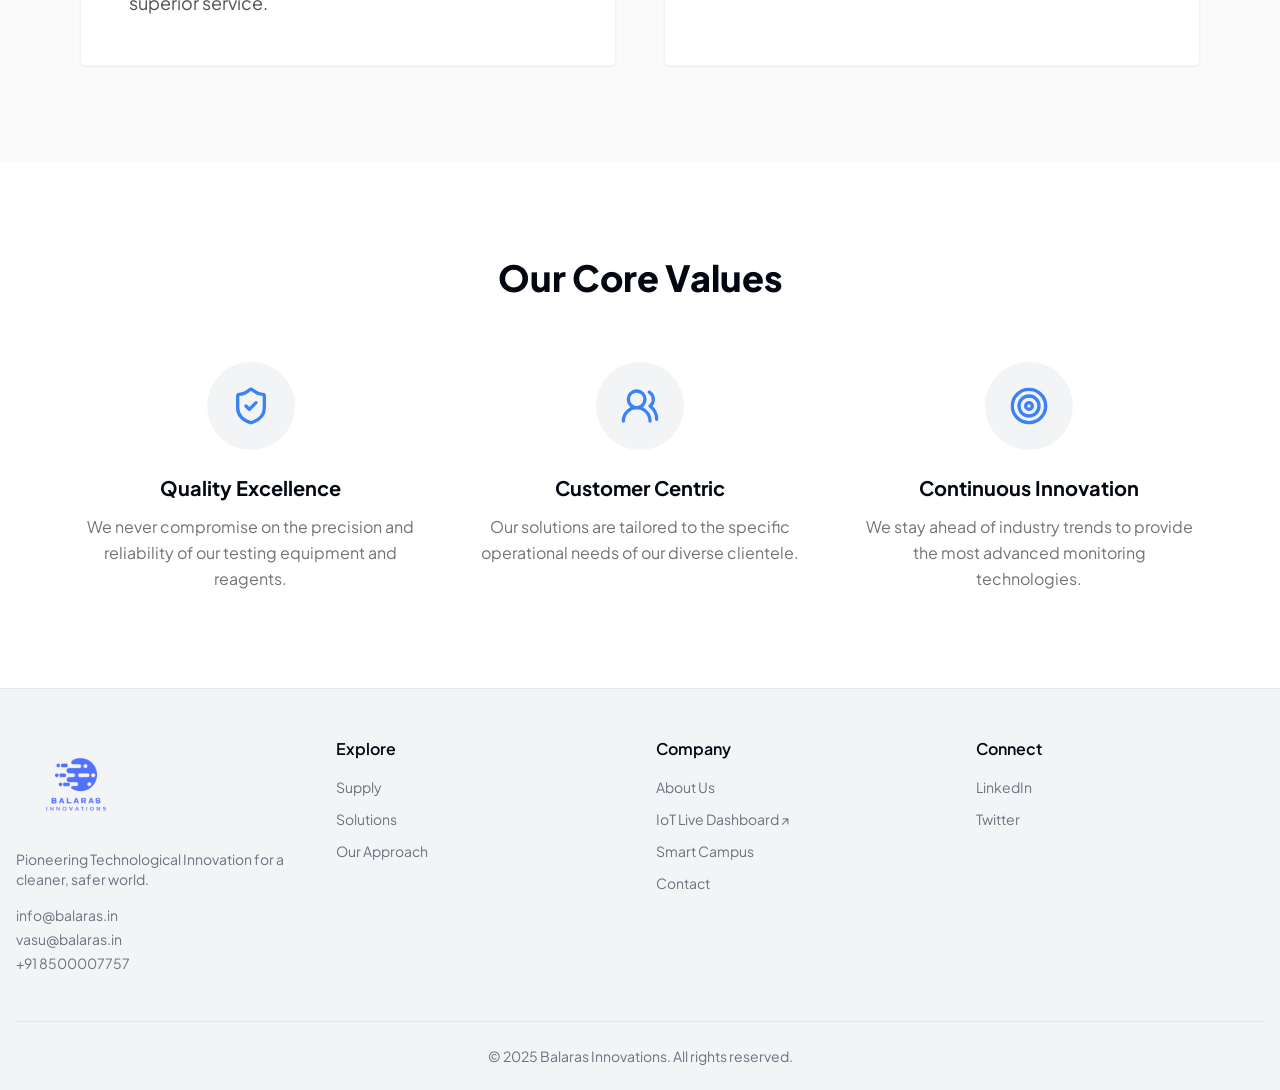
==== commit 44525f4d: "Add Smart Campus button next to Dashboard in top navbar and mobile drawer across all pages" ====
--- a/about.html
+++ b/about.html
@@ -53,8 +53,10 @@
 
 </style>
 </head><body class="font-body antialiased" data-page="about"><div hidden=""><!--$--><!--/$--></div><div class="flex min-h-screen flex-col bg-background text-foreground"><header class="fixed top-0 z-50 w-full transition-all duration-300 bg-white/95 backdrop-blur-md border-b shadow-sm translate-y-0" style="z-index: 9999 !important; pointer-events: auto !important;"><div class="container flex h-24 items-center justify-between max-w-screen-2xl px-4"><a class="flex items-center gap-2 group" href="index.html"><img alt="Balaras Technologies Logo" width="420" height="100" decoding="async" data-nimg="1" class="h-20 w-auto object-contain" style="color:transparent" src="assets/logo1.png"/></a><nav class="hidden md:flex items-center gap-10 text-sm font-semibold uppercase tracking-wider"><a class="transition-colors duration-200 text-neutral-600 hover:text-primary" href="index.html">Home</a><a class="transition-colors duration-200 text-neutral-600 hover:text-primary" href="supply.html">Supply</a><a class="transition-colors duration-200 text-neutral-600 hover:text-primary" href="solutions.html">Solutions</a><a class="transition-colors duration-200 text-primary font-bold" href="about.html">About Us</a>
-<a class="transition-colors duration-200 text-neutral-800 hover:text-primary flex items-center gap-1.5" href="https://thingsboard.cloud/dashboard/dfaef940-8a91-11ec-83d0-83ba2015b874?publicId=4978baf0-8a92-11ec-98f9-ff45c37940c6" target="_blank" rel="noopener noreferrer">Dashboard <svg xmlns="http://www.w3.org/2000/svg" width="14" height="14" viewBox="0 0 24 24" fill="none" stroke="currentColor" stroke-width="2" stroke-linecap="round" stroke-linejoin="round" class="opacity-70"><path d="M18 13v6a2 2 0 0 1-2 2H5a2 2 0 0 1-2-2V8a2 2 0 0 1 2-2h6"></path><polyline points="15 3 21 3 21 9"></polyline><line x1="10" y1="14" x2="21" y2="3"></line></svg></a></nav><div class="flex items-center gap-4"><a class="items-center justify-center gap-2 whitespace-nowrap text-sm font-medium ring-offset-background transition-colors focus-visible:outline-none focus-visible:ring-2 focus-visible:ring-ring focus-visible:ring-offset-2 disabled:pointer-events-none disabled:opacity-50 [&amp;_svg]:pointer-events-none [&amp;_svg]:size-4 [&amp;_svg]:shrink-0 h-10 py-2 hidden md:flex bg-primary hover:bg-primary/90 text-white rounded-sm px-6" href="index.html#consultation">Contact Us</a><div class="md:hidden"><button class="inline-flex items-center justify-center gap-2 whitespace-nowrap rounded-md text-sm font-medium ring-offset-background transition-colors focus-visible:outline-none focus-visible:ring-2 focus-visible:ring-ring focus-visible:ring-offset-2 disabled:pointer-events-none disabled:opacity-50 [&amp;_svg]:pointer-events-none [&amp;_svg]:size-4 [&amp;_svg]:shrink-0 hover:bg-accent hover:text-accent-foreground h-10 w-10 text-neutral-800" type="button" aria-haspopup="dialog" aria-expanded="false" aria-controls="radix-_R_1ddb_" data-state="closed"><svg xmlns="http://www.w3.org/2000/svg" width="24" height="24" viewBox="0 0 24 24" fill="none" stroke="currentColor" stroke-width="2" stroke-linecap="round" stroke-linejoin="round" class="lucide lucide-menu h-6 w-6"><line x1="4" x2="20" y1="12" y2="12"></line><line x1="4" x2="20" y1="6" y2="6"></line><line x1="4" x2="20" y1="18" y2="18"></line></svg><span class="sr-only">Toggle Menu</span></button></div></div></div></header><main class="flex-1"><div class="pt-20"><section class="relative w-full h-[50vh] min-h-[400px] flex items-center justify-center bg-neutral-900"><img alt="Professional laboratory setting with water droplets and beakers, representing high-quality water testing." data-ai-hint="laboratory water" decoding="async" data-nimg="fill" class="object-cover opacity-80" style="position:absolute;height:100%;width:100%;left:0;top:0;right:0;bottom:0;color:transparent" sizes="100vw" src="assets/hero.jpg"/><div class="relative container mx-auto px-4 text-center text-white"><h1 class="text-4xl md:text-6xl font-extrabold tracking-tight">Our Story &amp; Mission</h1><p class="mt-6 text-xl text-neutral-200 max-w-2xl mx-auto">Pioneering technological innovation in water testing with a focus on precision and excellence.</p></div></section><section class="py-20 bg-white"><div class="container mx-auto px-4 max-w-6xl"><div class="grid lg:grid-cols-2 gap-16 items-center"><div><h2 class="text-3xl md:text-4xl font-extrabold text-neutral-800 mb-6">Expertise Driven by Research</h2><p class="text-lg text-neutral-600 leading-relaxed mb-6">Balaras Technologies is a team of dedicated professionals driven by intensive field research and practical application. Our journey is fueled by a specialized focus in Water Analysis, Environmental Analysis, Medical, Biotechnology</p><p class="text-lg text-neutral-600 leading-relaxed mb-8">Today, we are a forward-thinking manufacturer and supplier of water testing equipment, chemicals, and reagents, serving environmental, industrial, and educational sectors globally.</p><ul class="space-y-4"><li class="flex items-center gap-3 text-neutral-700 font-medium"><svg xmlns="http://www.w3.org/2000/svg" width="24" height="24" viewBox="0 0 24 24" fill="none" stroke="currentColor" stroke-width="2" stroke-linecap="round" stroke-linejoin="round" class="lucide lucide-circle-check text-primary h-5 w-5"><circle cx="12" cy="12" r="10"></circle><path d="m9 12 2 2 4-4"></path></svg>Global standards of precision</li><li class="flex items-center gap-3 text-neutral-700 font-medium"><svg xmlns="http://www.w3.org/2000/svg" width="24" height="24" viewBox="0 0 24 24" fill="none" stroke="currentColor" stroke-width="2" stroke-linecap="round" stroke-linejoin="round" class="lucide lucide-circle-check text-primary h-5 w-5"><circle cx="12" cy="12" r="10"></circle><path d="m9 12 2 2 4-4"></path></svg>Expert technical consultation</li><li class="flex items-center gap-3 text-neutral-700 font-medium"><svg xmlns="http://www.w3.org/2000/svg" width="24" height="24" viewBox="0 0 24 24" fill="none" stroke="currentColor" stroke-width="2" stroke-linecap="round" stroke-linejoin="round" class="lucide lucide-circle-check text-primary h-5 w-5"><circle cx="12" cy="12" r="10"></circle><path d="m9 12 2 2 4-4"></path></svg>Comprehensive after-sales support</li><li class="flex items-center gap-3 text-neutral-700 font-medium"><svg xmlns="http://www.w3.org/2000/svg" width="24" height="24" viewBox="0 0 24 24" fill="none" stroke="currentColor" stroke-width="2" stroke-linecap="round" stroke-linejoin="round" class="lucide lucide-circle-check text-primary h-5 w-5"><circle cx="12" cy="12" r="10"></circle><path d="m9 12 2 2 4-4"></path></svg>Sustainable and efficient solutions</li></ul></div><div class="relative h-[500px] rounded-sm overflow-hidden shadow-2xl"><img alt="Advanced robotic water analysis system in a high-tech facility." data-ai-hint="water technology" loading="lazy" decoding="async" data-nimg="fill" class="object-cover" style="position:absolute;height:100%;width:100%;left:0;top:0;right:0;bottom:0;color:transparent" sizes="100vw" src="assets/innovation.jpg"/></div></div></div></section><section class="py-24 bg-neutral-50"><div class="container mx-auto px-4 max-w-6xl"><div class="grid md:grid-cols-2 gap-12"><div class="bg-white p-12 rounded-sm shadow-sm border border-neutral-100"><div class="inline-flex p-4 bg-primary/10 rounded-sm mb-6"><svg xmlns="http://www.w3.org/2000/svg" width="24" height="24" viewBox="0 0 24 24" fill="none" stroke="currentColor" stroke-width="2" stroke-linecap="round" stroke-linejoin="round" class="lucide lucide-target h-8 w-8 text-primary"><circle cx="12" cy="12" r="10"></circle><circle cx="12" cy="12" r="6"></circle><circle cx="12" cy="12" r="2"></circle></svg></div><h3 class="text-2xl font-bold mb-4">Our Mission</h3><p class="text-neutral-600 text-lg leading-relaxed">To empower industries and environmental researchers with the most reliable water analysis tools, ensuring safe water and sustainable operations through technological excellence and superior service.</p></div><div class="bg-white p-12 rounded-sm shadow-sm border border-neutral-100"><div class="inline-flex p-4 bg-primary/10 rounded-sm mb-6"><svg xmlns="http://www.w3.org/2000/svg" width="24" height="24" viewBox="0 0 24 24" fill="none" stroke="currentColor" stroke-width="2" stroke-linecap="round" stroke-linejoin="round" class="lucide lucide-eye h-8 w-8 text-primary"><path d="M2.062 12.348a1 1 0 0 1 0-.696 10.75 10.75 0 0 1 19.876 0 1 1 0 0 1 0 .696 10.75 10.75 0 0 1-19.876 0"></path><circle cx="12" cy="12" r="3"></circle></svg></div><h3 class="text-2xl font-bold mb-4">Our Vision</h3><p class="text-neutral-600 text-lg leading-relaxed">To be the global benchmark for innovation in water quality monitoring, recognized for our commitment to precision, environmental stewardship, and customer-focused technological advancement.</p></div></div></div></section><section class="py-24 bg-white"><div class="container mx-auto px-4 max-w-6xl text-center"><h2 class="text-3xl md:text-4xl font-extrabold mb-16">Our Core Values</h2><div class="grid md:grid-cols-3 gap-12"><div class="flex flex-col items-center"><div class="mb-6 p-6 bg-secondary rounded-full"><svg xmlns="http://www.w3.org/2000/svg" width="24" height="24" viewBox="0 0 24 24" fill="none" stroke="currentColor" stroke-width="2" stroke-linecap="round" stroke-linejoin="round" class="lucide lucide-shield-check h-10 w-10 text-primary"><path d="M20 13c0 5-3.5 7.5-7.66 8.95a1 1 0 0 1-.67-.01C7.5 20.5 4 18 4 13V6a1 1 0 0 1 1-1c2 0 4.5-1.2 6.24-2.72a1.17 1.17 0 0 1 1.52 0C14.51 3.81 17 5 19 5a1 1 0 0 1 1 1z"></path><path d="m9 12 2 2 4-4"></path></svg></div><h4 class="text-xl font-bold mb-3">Quality Excellence</h4><p class="text-neutral-500 leading-relaxed">We never compromise on the precision and reliability of our testing equipment and reagents.</p></div><div class="flex flex-col items-center"><div class="mb-6 p-6 bg-secondary rounded-full"><svg xmlns="http://www.w3.org/2000/svg" width="24" height="24" viewBox="0 0 24 24" fill="none" stroke="currentColor" stroke-width="2" stroke-linecap="round" stroke-linejoin="round" class="lucide lucide-users-round h-10 w-10 text-primary"><path d="M18 21a8 8 0 0 0-16 0"></path><circle cx="10" cy="8" r="5"></circle><path d="M22 20c0-3.37-2-6.5-4-8a5 5 0 0 0-.45-8.3"></path></svg></div><h4 class="text-xl font-bold mb-3">Customer Centric</h4><p class="text-neutral-500 leading-relaxed">Our solutions are tailored to the specific operational needs of our diverse clientele.</p></div><div class="flex flex-col items-center"><div class="mb-6 p-6 bg-secondary rounded-full"><svg xmlns="http://www.w3.org/2000/svg" width="24" height="24" viewBox="0 0 24 24" fill="none" stroke="currentColor" stroke-width="2" stroke-linecap="round" stroke-linejoin="round" class="lucide lucide-target h-10 w-10 text-primary"><circle cx="12" cy="12" r="10"></circle><circle cx="12" cy="12" r="6"></circle><circle cx="12" cy="12" r="2"></circle></svg></div><h4 class="text-xl font-bold mb-3">Continuous Innovation</h4><p class="text-neutral-500 leading-relaxed">We stay ahead of industry trends to provide the most advanced monitoring technologies.</p></div></div></div></section></div><!--$--><!--/$--></main><footer class="bg-secondary border-t"><div class="container mx-auto max-w-screen-2xl px-4"><div class="grid grid-cols-1 md:grid-cols-4 gap-8 py-12"><div class="md:col-span-1"><div class="flex items-center mb-4"><a href="index.html"><img alt="Balaras Technologies Logo" loading="lazy" width="480" height="140" decoding="async" data-nimg="1" class="h-24 w-auto object-contain" style="color:transparent" src="assets/logo1.png"/></a></div><p class="text-sm text-muted-foreground">Pioneering Technological Innovation for a cleaner, safer world.</p><div class="mt-4 space-y-1 text-sm text-muted-foreground"><div><a class="hover:text-foreground" href="mailto:info@balaras.in">info@balaras.in</a></div><div><a class="hover:text-foreground" href="mailto:vasu@balaras.in">vasu@balaras.in</a></div><div><a class="hover:text-foreground" href="tel:+918500007757">+91 8500007757</a></div></div></div><div class="col-span-1 md:col-span-3 grid grid-cols-2 sm:grid-cols-3 gap-8"><div><h3 class="font-semibold text-foreground">Explore</h3><ul class="mt-4 space-y-3 text-sm"><li><a class="text-muted-foreground hover:text-foreground" href="supply.html">Supply</a></li><li><a class="text-muted-foreground hover:text-foreground" href="solutions.html">Solutions</a></li><li><a class="text-muted-foreground hover:text-foreground" href="index.html#our-approach">Our Approach</a></li></ul></div><div><h3 class="font-semibold text-foreground">Company</h3><ul class="mt-4 space-y-3 text-sm"><li><a class="text-muted-foreground hover:text-foreground" href="about.html">About Us</a></li>
-<li><a class="text-muted-foreground hover:text-foreground" href="https://thingsboard.cloud/dashboard/dfaef940-8a91-11ec-83d0-83ba2015b874?publicId=4978baf0-8a92-11ec-98f9-ff45c37940c6" target="_blank" rel="noopener noreferrer">IoT Live Dashboard ↗</a></li><li><a class="text-muted-foreground hover:text-foreground" href="index.html#consultation">Contact</a></li></ul></div><div><h3 class="font-semibold text-foreground">Connect</h3><ul class="mt-4 space-y-3 text-sm"><li><a class="text-muted-foreground hover:text-foreground" href="#">LinkedIn</a></li><li><a class="text-muted-foreground hover:text-foreground" href="#">Twitter</a></li></ul></div></div></div><div class="py-6 border-t"><p class="text-sm text-muted-foreground text-center">© <!-- -->2025<!-- --> Balaras Innovations. All rights reserved.</p></div></div></footer></div><div role="region" aria-label="Notifications (F8)" tabindex="-1" style="pointer-events:none"><ol tabindex="-1" class="fixed top-0 z-[100] flex max-h-screen w-full flex-col-reverse p-4 sm:bottom-0 sm:right-0 sm:top-auto sm:flex-col md:max-w-[420px]"></ol></div>
+<a class="transition-colors duration-200 text-neutral-800 hover:text-primary flex items-center gap-1.5" href="https://balaras-iot-dashboard.onrender.com/dashboard/" target="_blank" rel="noopener noreferrer">Dashboard <svg xmlns="http://www.w3.org/2000/svg" width="14" height="14" viewBox="0 0 24 24" fill="none" stroke="currentColor" stroke-width="2" stroke-linecap="round" stroke-linejoin="round" class="opacity-70"><path d="M18 13v6a2 2 0 0 1-2 2H5a2 2 0 0 1-2-2V8a2 2 0 0 1 2-2h6"></path><polyline points="15 3 21 3 21 9"></polyline><line x1="10" y1="14" x2="21" y2="3"></line></svg></a>
+<a class="transition-colors duration-200 text-neutral-800 hover:text-primary flex items-center gap-1.5" href="solutions.html#smart-campus">Smart Campus</a></nav><div class="flex items-center gap-4"><a class="items-center justify-center gap-2 whitespace-nowrap text-sm font-medium ring-offset-background transition-colors focus-visible:outline-none focus-visible:ring-2 focus-visible:ring-ring focus-visible:ring-offset-2 disabled:pointer-events-none disabled:opacity-50 [&amp;_svg]:pointer-events-none [&amp;_svg]:size-4 [&amp;_svg]:shrink-0 h-10 py-2 hidden md:flex bg-primary hover:bg-primary/90 text-white rounded-sm px-6" href="index.html#consultation">Contact Us</a><div class="md:hidden"><button class="inline-flex items-center justify-center gap-2 whitespace-nowrap rounded-md text-sm font-medium ring-offset-background transition-colors focus-visible:outline-none focus-visible:ring-2 focus-visible:ring-ring focus-visible:ring-offset-2 disabled:pointer-events-none disabled:opacity-50 [&amp;_svg]:pointer-events-none [&amp;_svg]:size-4 [&amp;_svg]:shrink-0 hover:bg-accent hover:text-accent-foreground h-10 w-10 text-neutral-800" type="button" aria-haspopup="dialog" aria-expanded="false" aria-controls="radix-_R_1ddb_" data-state="closed"><svg xmlns="http://www.w3.org/2000/svg" width="24" height="24" viewBox="0 0 24 24" fill="none" stroke="currentColor" stroke-width="2" stroke-linecap="round" stroke-linejoin="round" class="lucide lucide-menu h-6 w-6"><line x1="4" x2="20" y1="12" y2="12"></line><line x1="4" x2="20" y1="6" y2="6"></line><line x1="4" x2="20" y1="18" y2="18"></line></svg><span class="sr-only">Toggle Menu</span></button></div></div></div></header><main class="flex-1"><div class="pt-20"><section class="relative w-full h-[50vh] min-h-[400px] flex items-center justify-center bg-neutral-900"><img alt="Professional laboratory setting with water droplets and beakers, representing high-quality water testing." data-ai-hint="laboratory water" decoding="async" data-nimg="fill" class="object-cover opacity-80" style="position:absolute;height:100%;width:100%;left:0;top:0;right:0;bottom:0;color:transparent" sizes="100vw" src="assets/hero.jpg"/><div class="relative container mx-auto px-4 text-center text-white"><h1 class="text-4xl md:text-6xl font-extrabold tracking-tight">Our Story &amp; Mission</h1><p class="mt-6 text-xl text-neutral-200 max-w-2xl mx-auto">Pioneering technological innovation in water testing with a focus on precision and excellence.</p></div></section><section class="py-20 bg-white"><div class="container mx-auto px-4 max-w-6xl"><div class="grid lg:grid-cols-2 gap-16 items-center"><div><h2 class="text-3xl md:text-4xl font-extrabold text-neutral-800 mb-6">Expertise Driven by Research</h2><p class="text-lg text-neutral-600 leading-relaxed mb-6">Balaras Technologies is a team of dedicated professionals driven by intensive field research and practical application. Our journey is fueled by a specialized focus in Water Analysis, Environmental Analysis, Medical, Biotechnology</p><p class="text-lg text-neutral-600 leading-relaxed mb-8">Today, we are a forward-thinking manufacturer and supplier of water testing equipment, chemicals, and reagents, serving environmental, industrial, and educational sectors globally.</p><ul class="space-y-4"><li class="flex items-center gap-3 text-neutral-700 font-medium"><svg xmlns="http://www.w3.org/2000/svg" width="24" height="24" viewBox="0 0 24 24" fill="none" stroke="currentColor" stroke-width="2" stroke-linecap="round" stroke-linejoin="round" class="lucide lucide-circle-check text-primary h-5 w-5"><circle cx="12" cy="12" r="10"></circle><path d="m9 12 2 2 4-4"></path></svg>Global standards of precision</li><li class="flex items-center gap-3 text-neutral-700 font-medium"><svg xmlns="http://www.w3.org/2000/svg" width="24" height="24" viewBox="0 0 24 24" fill="none" stroke="currentColor" stroke-width="2" stroke-linecap="round" stroke-linejoin="round" class="lucide lucide-circle-check text-primary h-5 w-5"><circle cx="12" cy="12" r="10"></circle><path d="m9 12 2 2 4-4"></path></svg>Expert technical consultation</li><li class="flex items-center gap-3 text-neutral-700 font-medium"><svg xmlns="http://www.w3.org/2000/svg" width="24" height="24" viewBox="0 0 24 24" fill="none" stroke="currentColor" stroke-width="2" stroke-linecap="round" stroke-linejoin="round" class="lucide lucide-circle-check text-primary h-5 w-5"><circle cx="12" cy="12" r="10"></circle><path d="m9 12 2 2 4-4"></path></svg>Comprehensive after-sales support</li><li class="flex items-center gap-3 text-neutral-700 font-medium"><svg xmlns="http://www.w3.org/2000/svg" width="24" height="24" viewBox="0 0 24 24" fill="none" stroke="currentColor" stroke-width="2" stroke-linecap="round" stroke-linejoin="round" class="lucide lucide-circle-check text-primary h-5 w-5"><circle cx="12" cy="12" r="10"></circle><path d="m9 12 2 2 4-4"></path></svg>Sustainable and efficient solutions</li></ul></div><div class="relative h-[500px] rounded-sm overflow-hidden shadow-2xl"><img alt="Advanced robotic water analysis system in a high-tech facility." data-ai-hint="water technology" loading="lazy" decoding="async" data-nimg="fill" class="object-cover" style="position:absolute;height:100%;width:100%;left:0;top:0;right:0;bottom:0;color:transparent" sizes="100vw" src="assets/innovation.jpg"/></div></div></div></section><section class="py-24 bg-neutral-50"><div class="container mx-auto px-4 max-w-6xl"><div class="grid md:grid-cols-2 gap-12"><div class="bg-white p-12 rounded-sm shadow-sm border border-neutral-100"><div class="inline-flex p-4 bg-primary/10 rounded-sm mb-6"><svg xmlns="http://www.w3.org/2000/svg" width="24" height="24" viewBox="0 0 24 24" fill="none" stroke="currentColor" stroke-width="2" stroke-linecap="round" stroke-linejoin="round" class="lucide lucide-target h-8 w-8 text-primary"><circle cx="12" cy="12" r="10"></circle><circle cx="12" cy="12" r="6"></circle><circle cx="12" cy="12" r="2"></circle></svg></div><h3 class="text-2xl font-bold mb-4">Our Mission</h3><p class="text-neutral-600 text-lg leading-relaxed">To empower industries and environmental researchers with the most reliable water analysis tools, ensuring safe water and sustainable operations through technological excellence and superior service.</p></div><div class="bg-white p-12 rounded-sm shadow-sm border border-neutral-100"><div class="inline-flex p-4 bg-primary/10 rounded-sm mb-6"><svg xmlns="http://www.w3.org/2000/svg" width="24" height="24" viewBox="0 0 24 24" fill="none" stroke="currentColor" stroke-width="2" stroke-linecap="round" stroke-linejoin="round" class="lucide lucide-eye h-8 w-8 text-primary"><path d="M2.062 12.348a1 1 0 0 1 0-.696 10.75 10.75 0 0 1 19.876 0 1 1 0 0 1 0 .696 10.75 10.75 0 0 1-19.876 0"></path><circle cx="12" cy="12" r="3"></circle></svg></div><h3 class="text-2xl font-bold mb-4">Our Vision</h3><p class="text-neutral-600 text-lg leading-relaxed">To be the global benchmark for innovation in water quality monitoring, recognized for our commitment to precision, environmental stewardship, and customer-focused technological advancement.</p></div></div></div></section><section class="py-24 bg-white"><div class="container mx-auto px-4 max-w-6xl text-center"><h2 class="text-3xl md:text-4xl font-extrabold mb-16">Our Core Values</h2><div class="grid md:grid-cols-3 gap-12"><div class="flex flex-col items-center"><div class="mb-6 p-6 bg-secondary rounded-full"><svg xmlns="http://www.w3.org/2000/svg" width="24" height="24" viewBox="0 0 24 24" fill="none" stroke="currentColor" stroke-width="2" stroke-linecap="round" stroke-linejoin="round" class="lucide lucide-shield-check h-10 w-10 text-primary"><path d="M20 13c0 5-3.5 7.5-7.66 8.95a1 1 0 0 1-.67-.01C7.5 20.5 4 18 4 13V6a1 1 0 0 1 1-1c2 0 4.5-1.2 6.24-2.72a1.17 1.17 0 0 1 1.52 0C14.51 3.81 17 5 19 5a1 1 0 0 1 1 1z"></path><path d="m9 12 2 2 4-4"></path></svg></div><h4 class="text-xl font-bold mb-3">Quality Excellence</h4><p class="text-neutral-500 leading-relaxed">We never compromise on the precision and reliability of our testing equipment and reagents.</p></div><div class="flex flex-col items-center"><div class="mb-6 p-6 bg-secondary rounded-full"><svg xmlns="http://www.w3.org/2000/svg" width="24" height="24" viewBox="0 0 24 24" fill="none" stroke="currentColor" stroke-width="2" stroke-linecap="round" stroke-linejoin="round" class="lucide lucide-users-round h-10 w-10 text-primary"><path d="M18 21a8 8 0 0 0-16 0"></path><circle cx="10" cy="8" r="5"></circle><path d="M22 20c0-3.37-2-6.5-4-8a5 5 0 0 0-.45-8.3"></path></svg></div><h4 class="text-xl font-bold mb-3">Customer Centric</h4><p class="text-neutral-500 leading-relaxed">Our solutions are tailored to the specific operational needs of our diverse clientele.</p></div><div class="flex flex-col items-center"><div class="mb-6 p-6 bg-secondary rounded-full"><svg xmlns="http://www.w3.org/2000/svg" width="24" height="24" viewBox="0 0 24 24" fill="none" stroke="currentColor" stroke-width="2" stroke-linecap="round" stroke-linejoin="round" class="lucide lucide-target h-10 w-10 text-primary"><circle cx="12" cy="12" r="10"></circle><circle cx="12" cy="12" r="6"></circle><circle cx="12" cy="12" r="2"></circle></svg></div><h4 class="text-xl font-bold mb-3">Continuous Innovation</h4><p class="text-neutral-500 leading-relaxed">We stay ahead of industry trends to provide the most advanced monitoring technologies.</p></div></div></div></section></div><!--$--><!--/$--></main><footer class="bg-secondary border-t"><div class="container mx-auto max-w-screen-2xl px-4"><div class="grid grid-cols-1 md:grid-cols-4 gap-8 py-12"><div class="md:col-span-1"><div class="flex items-center mb-4"><a href="index.html"><img alt="Balaras Technologies Logo" loading="lazy" width="480" height="140" decoding="async" data-nimg="1" class="h-24 w-auto object-contain" style="color:transparent" src="assets/logo1.png"/></a></div><p class="text-sm text-muted-foreground">Pioneering Technological Innovation for a cleaner, safer world.</p><div class="mt-4 space-y-1 text-sm text-muted-foreground"><div><a class="hover:text-foreground" href="mailto:info@balaras.in">info@balaras.in</a></div><div><a class="hover:text-foreground" href="mailto:vasu@balaras.in">vasu@balaras.in</a></div><div><a class="hover:text-foreground" href="tel:+918500007757">+91 8500007757</a></div></div></div><div class="col-span-1 md:col-span-3 grid grid-cols-2 sm:grid-cols-3 gap-8"><div><h3 class="font-semibold text-foreground">Explore</h3><ul class="mt-4 space-y-3 text-sm"><li><a class="text-muted-foreground hover:text-foreground" href="supply.html">Supply</a></li><li><a class="text-muted-foreground hover:text-foreground" href="solutions.html">Solutions</a></li><li><a class="text-muted-foreground hover:text-foreground" href="index.html#our-approach">Our Approach</a></li></ul></div><div><h3 class="font-semibold text-foreground">Company</h3><ul class="mt-4 space-y-3 text-sm"><li><a class="text-muted-foreground hover:text-foreground" href="about.html">About Us</a></li>
+<li><a class="text-muted-foreground hover:text-foreground" href="https://balaras-iot-dashboard.onrender.com/dashboard/" target="_blank" rel="noopener noreferrer">IoT Live Dashboard ↗</a></li>
+<li><a class="text-muted-foreground hover:text-foreground" href="solutions.html#smart-campus">Smart Campus</a></li><li><a class="text-muted-foreground hover:text-foreground" href="index.html#consultation">Contact</a></li></ul></div><div><h3 class="font-semibold text-foreground">Connect</h3><ul class="mt-4 space-y-3 text-sm"><li><a class="text-muted-foreground hover:text-foreground" href="#">LinkedIn</a></li><li><a class="text-muted-foreground hover:text-foreground" href="#">Twitter</a></li></ul></div></div></div><div class="py-6 border-t"><p class="text-sm text-muted-foreground text-center">© <!-- -->2025<!-- --> Balaras Innovations. All rights reserved.</p></div></div></footer></div><div role="region" aria-label="Notifications (F8)" tabindex="-1" style="pointer-events:none"><ol tabindex="-1" class="fixed top-0 z-[100] flex max-h-screen w-full flex-col-reverse p-4 sm:bottom-0 sm:right-0 sm:top-auto sm:flex-col md:max-w-[420px]"></ol></div>
 <div id="mobile-drawer-backdrop" class="fixed inset-0 z-50 bg-black/80 hidden opacity-0 transition-opacity duration-300"></div>
 <div id="mobile-drawer" style="transform: translateX(100%);" class="fixed z-50 inset-y-0 right-0 h-full w-[300px] border-l bg-background p-0 shadow-lg transition-transform duration-300 translate-x-full">
   <div class="flex h-full flex-col">
@@ -73,7 +75,8 @@
         <a href="supply.html" class="text-lg font-medium text-foreground/80 transition-colors hover:text-foreground">Supply</a>
         <a href="solutions.html" class="text-lg font-medium text-foreground/80 transition-colors hover:text-foreground">Solutions</a>
         <a href="about.html" class="text-lg font-medium text-foreground/80 transition-colors hover:text-foreground">About Us</a>
-<a href="https://thingsboard.cloud/dashboard/dfaef940-8a91-11ec-83d0-83ba2015b874?publicId=4978baf0-8a92-11ec-98f9-ff45c37940c6" target="_blank" rel="noopener noreferrer" class="text-lg font-medium text-foreground/80 transition-colors hover:text-foreground flex items-center justify-between">Dashboard <svg xmlns="http://www.w3.org/2000/svg" width="16" height="16" viewBox="0 0 24 24" fill="none" stroke="currentColor" stroke-width="2" stroke-linecap="round" stroke-linejoin="round" class="text-primary"><path d="M18 13v6a2 2 0 0 1-2 2H5a2 2 0 0 1-2-2V8a2 2 0 0 1 2-2h6"></path><polyline points="15 3 21 3 21 9"></polyline><line x1="10" y1="14" x2="21" y2="3"></line></svg></a>
+<a href="https://balaras-iot-dashboard.onrender.com/dashboard/" target="_blank" rel="noopener noreferrer" class="text-lg font-medium text-foreground/80 transition-colors hover:text-foreground flex items-center justify-between">Dashboard <svg xmlns="http://www.w3.org/2000/svg" width="16" height="16" viewBox="0 0 24 24" fill="none" stroke="currentColor" stroke-width="2" stroke-linecap="round" stroke-linejoin="round" class="text-primary"><path d="M18 13v6a2 2 0 0 1-2 2H5a2 2 0 0 1-2-2V8a2 2 0 0 1 2-2h6"></path><polyline points="15 3 21 3 21 9"></polyline><line x1="10" y1="14" x2="21" y2="3"></line></svg></a>
+<a href="solutions.html#smart-campus" class="text-lg font-medium text-foreground/80 transition-colors hover:text-foreground flex items-center justify-between">Smart Campus</a>
       </div>
     </nav>
     <div class="border-t p-6">
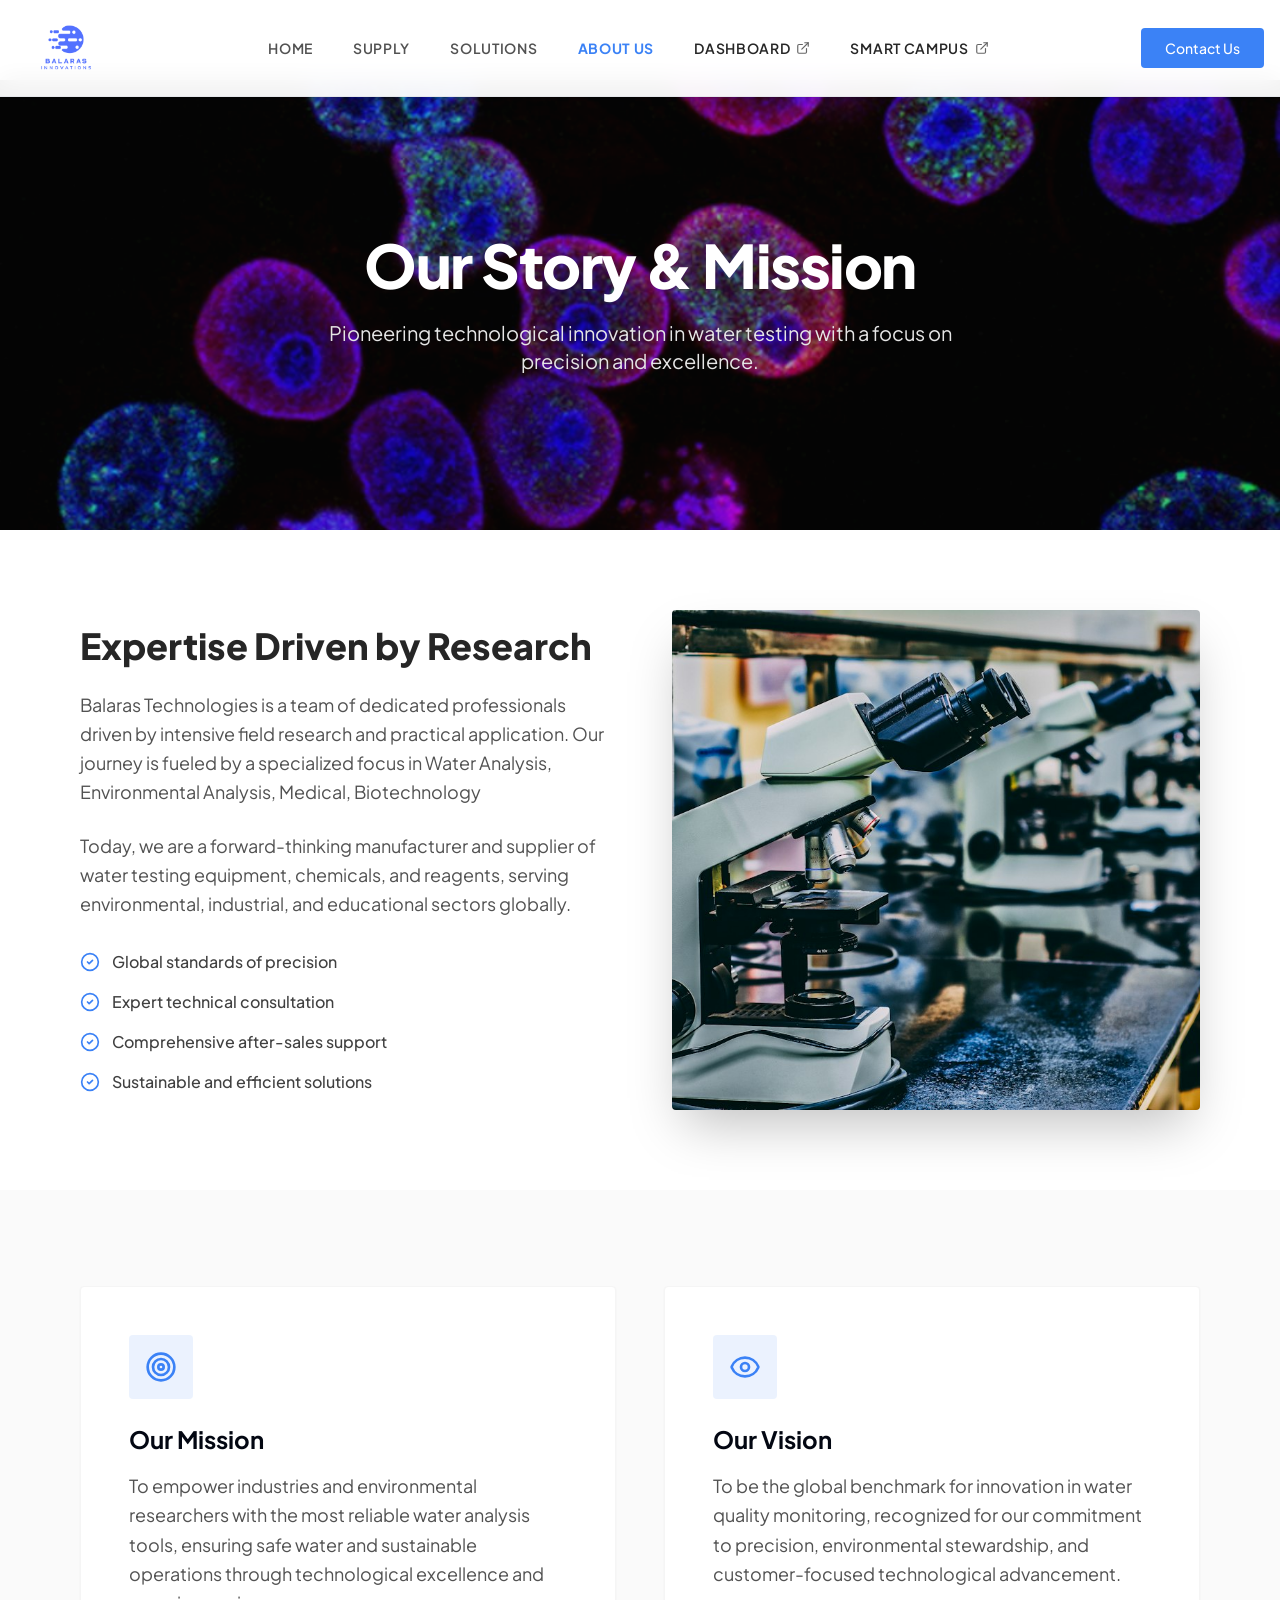
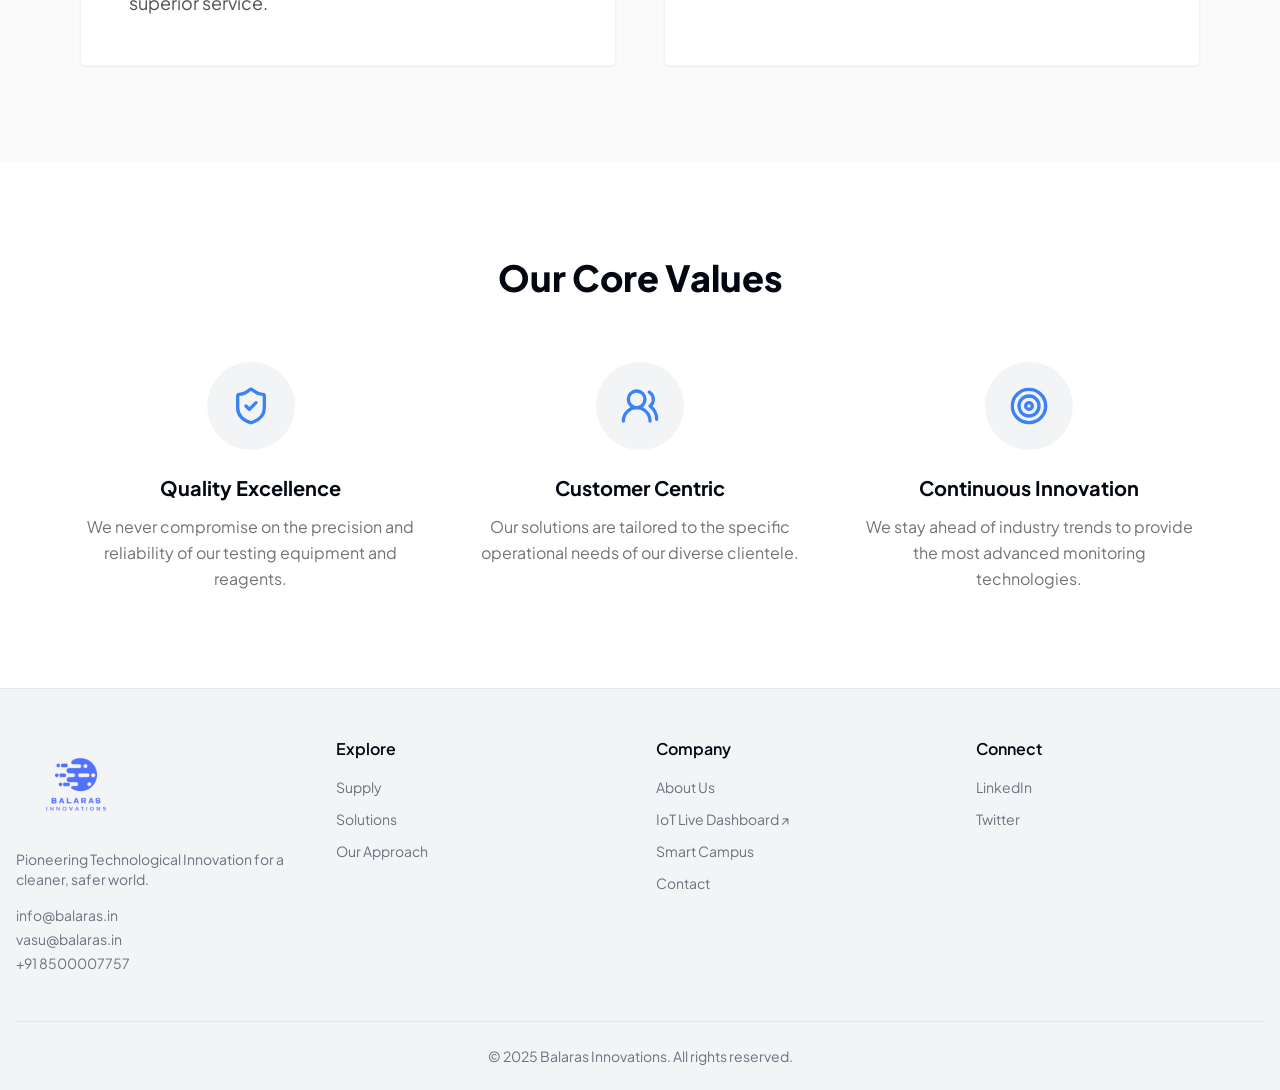
==== commit 09fd11c0: "Integrate https://balarasinnovations.github.io/Smart-Campus/ to Smart Campus button" ====
--- a/about.html
+++ b/about.html
@@ -54,9 +54,9 @@
 </style>
 </head><body class="font-body antialiased" data-page="about"><div hidden=""><!--$--><!--/$--></div><div class="flex min-h-screen flex-col bg-background text-foreground"><header class="fixed top-0 z-50 w-full transition-all duration-300 bg-white/95 backdrop-blur-md border-b shadow-sm translate-y-0" style="z-index: 9999 !important; pointer-events: auto !important;"><div class="container flex h-24 items-center justify-between max-w-screen-2xl px-4"><a class="flex items-center gap-2 group" href="index.html"><img alt="Balaras Technologies Logo" width="420" height="100" decoding="async" data-nimg="1" class="h-20 w-auto object-contain" style="color:transparent" src="assets/logo1.png"/></a><nav class="hidden md:flex items-center gap-10 text-sm font-semibold uppercase tracking-wider"><a class="transition-colors duration-200 text-neutral-600 hover:text-primary" href="index.html">Home</a><a class="transition-colors duration-200 text-neutral-600 hover:text-primary" href="supply.html">Supply</a><a class="transition-colors duration-200 text-neutral-600 hover:text-primary" href="solutions.html">Solutions</a><a class="transition-colors duration-200 text-primary font-bold" href="about.html">About Us</a>
 <a class="transition-colors duration-200 text-neutral-800 hover:text-primary flex items-center gap-1.5" href="https://balaras-iot-dashboard.onrender.com/dashboard/" target="_blank" rel="noopener noreferrer">Dashboard <svg xmlns="http://www.w3.org/2000/svg" width="14" height="14" viewBox="0 0 24 24" fill="none" stroke="currentColor" stroke-width="2" stroke-linecap="round" stroke-linejoin="round" class="opacity-70"><path d="M18 13v6a2 2 0 0 1-2 2H5a2 2 0 0 1-2-2V8a2 2 0 0 1 2-2h6"></path><polyline points="15 3 21 3 21 9"></polyline><line x1="10" y1="14" x2="21" y2="3"></line></svg></a>
-<a class="transition-colors duration-200 text-neutral-800 hover:text-primary flex items-center gap-1.5" href="solutions.html#smart-campus">Smart Campus</a></nav><div class="flex items-center gap-4"><a class="items-center justify-center gap-2 whitespace-nowrap text-sm font-medium ring-offset-background transition-colors focus-visible:outline-none focus-visible:ring-2 focus-visible:ring-ring focus-visible:ring-offset-2 disabled:pointer-events-none disabled:opacity-50 [&amp;_svg]:pointer-events-none [&amp;_svg]:size-4 [&amp;_svg]:shrink-0 h-10 py-2 hidden md:flex bg-primary hover:bg-primary/90 text-white rounded-sm px-6" href="index.html#consultation">Contact Us</a><div class="md:hidden"><button class="inline-flex items-center justify-center gap-2 whitespace-nowrap rounded-md text-sm font-medium ring-offset-background transition-colors focus-visible:outline-none focus-visible:ring-2 focus-visible:ring-ring focus-visible:ring-offset-2 disabled:pointer-events-none disabled:opacity-50 [&amp;_svg]:pointer-events-none [&amp;_svg]:size-4 [&amp;_svg]:shrink-0 hover:bg-accent hover:text-accent-foreground h-10 w-10 text-neutral-800" type="button" aria-haspopup="dialog" aria-expanded="false" aria-controls="radix-_R_1ddb_" data-state="closed"><svg xmlns="http://www.w3.org/2000/svg" width="24" height="24" viewBox="0 0 24 24" fill="none" stroke="currentColor" stroke-width="2" stroke-linecap="round" stroke-linejoin="round" class="lucide lucide-menu h-6 w-6"><line x1="4" x2="20" y1="12" y2="12"></line><line x1="4" x2="20" y1="6" y2="6"></line><line x1="4" x2="20" y1="18" y2="18"></line></svg><span class="sr-only">Toggle Menu</span></button></div></div></div></header><main class="flex-1"><div class="pt-20"><section class="relative w-full h-[50vh] min-h-[400px] flex items-center justify-center bg-neutral-900"><img alt="Professional laboratory setting with water droplets and beakers, representing high-quality water testing." data-ai-hint="laboratory water" decoding="async" data-nimg="fill" class="object-cover opacity-80" style="position:absolute;height:100%;width:100%;left:0;top:0;right:0;bottom:0;color:transparent" sizes="100vw" src="assets/hero.jpg"/><div class="relative container mx-auto px-4 text-center text-white"><h1 class="text-4xl md:text-6xl font-extrabold tracking-tight">Our Story &amp; Mission</h1><p class="mt-6 text-xl text-neutral-200 max-w-2xl mx-auto">Pioneering technological innovation in water testing with a focus on precision and excellence.</p></div></section><section class="py-20 bg-white"><div class="container mx-auto px-4 max-w-6xl"><div class="grid lg:grid-cols-2 gap-16 items-center"><div><h2 class="text-3xl md:text-4xl font-extrabold text-neutral-800 mb-6">Expertise Driven by Research</h2><p class="text-lg text-neutral-600 leading-relaxed mb-6">Balaras Technologies is a team of dedicated professionals driven by intensive field research and practical application. Our journey is fueled by a specialized focus in Water Analysis, Environmental Analysis, Medical, Biotechnology</p><p class="text-lg text-neutral-600 leading-relaxed mb-8">Today, we are a forward-thinking manufacturer and supplier of water testing equipment, chemicals, and reagents, serving environmental, industrial, and educational sectors globally.</p><ul class="space-y-4"><li class="flex items-center gap-3 text-neutral-700 font-medium"><svg xmlns="http://www.w3.org/2000/svg" width="24" height="24" viewBox="0 0 24 24" fill="none" stroke="currentColor" stroke-width="2" stroke-linecap="round" stroke-linejoin="round" class="lucide lucide-circle-check text-primary h-5 w-5"><circle cx="12" cy="12" r="10"></circle><path d="m9 12 2 2 4-4"></path></svg>Global standards of precision</li><li class="flex items-center gap-3 text-neutral-700 font-medium"><svg xmlns="http://www.w3.org/2000/svg" width="24" height="24" viewBox="0 0 24 24" fill="none" stroke="currentColor" stroke-width="2" stroke-linecap="round" stroke-linejoin="round" class="lucide lucide-circle-check text-primary h-5 w-5"><circle cx="12" cy="12" r="10"></circle><path d="m9 12 2 2 4-4"></path></svg>Expert technical consultation</li><li class="flex items-center gap-3 text-neutral-700 font-medium"><svg xmlns="http://www.w3.org/2000/svg" width="24" height="24" viewBox="0 0 24 24" fill="none" stroke="currentColor" stroke-width="2" stroke-linecap="round" stroke-linejoin="round" class="lucide lucide-circle-check text-primary h-5 w-5"><circle cx="12" cy="12" r="10"></circle><path d="m9 12 2 2 4-4"></path></svg>Comprehensive after-sales support</li><li class="flex items-center gap-3 text-neutral-700 font-medium"><svg xmlns="http://www.w3.org/2000/svg" width="24" height="24" viewBox="0 0 24 24" fill="none" stroke="currentColor" stroke-width="2" stroke-linecap="round" stroke-linejoin="round" class="lucide lucide-circle-check text-primary h-5 w-5"><circle cx="12" cy="12" r="10"></circle><path d="m9 12 2 2 4-4"></path></svg>Sustainable and efficient solutions</li></ul></div><div class="relative h-[500px] rounded-sm overflow-hidden shadow-2xl"><img alt="Advanced robotic water analysis system in a high-tech facility." data-ai-hint="water technology" loading="lazy" decoding="async" data-nimg="fill" class="object-cover" style="position:absolute;height:100%;width:100%;left:0;top:0;right:0;bottom:0;color:transparent" sizes="100vw" src="assets/innovation.jpg"/></div></div></div></section><section class="py-24 bg-neutral-50"><div class="container mx-auto px-4 max-w-6xl"><div class="grid md:grid-cols-2 gap-12"><div class="bg-white p-12 rounded-sm shadow-sm border border-neutral-100"><div class="inline-flex p-4 bg-primary/10 rounded-sm mb-6"><svg xmlns="http://www.w3.org/2000/svg" width="24" height="24" viewBox="0 0 24 24" fill="none" stroke="currentColor" stroke-width="2" stroke-linecap="round" stroke-linejoin="round" class="lucide lucide-target h-8 w-8 text-primary"><circle cx="12" cy="12" r="10"></circle><circle cx="12" cy="12" r="6"></circle><circle cx="12" cy="12" r="2"></circle></svg></div><h3 class="text-2xl font-bold mb-4">Our Mission</h3><p class="text-neutral-600 text-lg leading-relaxed">To empower industries and environmental researchers with the most reliable water analysis tools, ensuring safe water and sustainable operations through technological excellence and superior service.</p></div><div class="bg-white p-12 rounded-sm shadow-sm border border-neutral-100"><div class="inline-flex p-4 bg-primary/10 rounded-sm mb-6"><svg xmlns="http://www.w3.org/2000/svg" width="24" height="24" viewBox="0 0 24 24" fill="none" stroke="currentColor" stroke-width="2" stroke-linecap="round" stroke-linejoin="round" class="lucide lucide-eye h-8 w-8 text-primary"><path d="M2.062 12.348a1 1 0 0 1 0-.696 10.75 10.75 0 0 1 19.876 0 1 1 0 0 1 0 .696 10.75 10.75 0 0 1-19.876 0"></path><circle cx="12" cy="12" r="3"></circle></svg></div><h3 class="text-2xl font-bold mb-4">Our Vision</h3><p class="text-neutral-600 text-lg leading-relaxed">To be the global benchmark for innovation in water quality monitoring, recognized for our commitment to precision, environmental stewardship, and customer-focused technological advancement.</p></div></div></div></section><section class="py-24 bg-white"><div class="container mx-auto px-4 max-w-6xl text-center"><h2 class="text-3xl md:text-4xl font-extrabold mb-16">Our Core Values</h2><div class="grid md:grid-cols-3 gap-12"><div class="flex flex-col items-center"><div class="mb-6 p-6 bg-secondary rounded-full"><svg xmlns="http://www.w3.org/2000/svg" width="24" height="24" viewBox="0 0 24 24" fill="none" stroke="currentColor" stroke-width="2" stroke-linecap="round" stroke-linejoin="round" class="lucide lucide-shield-check h-10 w-10 text-primary"><path d="M20 13c0 5-3.5 7.5-7.66 8.95a1 1 0 0 1-.67-.01C7.5 20.5 4 18 4 13V6a1 1 0 0 1 1-1c2 0 4.5-1.2 6.24-2.72a1.17 1.17 0 0 1 1.52 0C14.51 3.81 17 5 19 5a1 1 0 0 1 1 1z"></path><path d="m9 12 2 2 4-4"></path></svg></div><h4 class="text-xl font-bold mb-3">Quality Excellence</h4><p class="text-neutral-500 leading-relaxed">We never compromise on the precision and reliability of our testing equipment and reagents.</p></div><div class="flex flex-col items-center"><div class="mb-6 p-6 bg-secondary rounded-full"><svg xmlns="http://www.w3.org/2000/svg" width="24" height="24" viewBox="0 0 24 24" fill="none" stroke="currentColor" stroke-width="2" stroke-linecap="round" stroke-linejoin="round" class="lucide lucide-users-round h-10 w-10 text-primary"><path d="M18 21a8 8 0 0 0-16 0"></path><circle cx="10" cy="8" r="5"></circle><path d="M22 20c0-3.37-2-6.5-4-8a5 5 0 0 0-.45-8.3"></path></svg></div><h4 class="text-xl font-bold mb-3">Customer Centric</h4><p class="text-neutral-500 leading-relaxed">Our solutions are tailored to the specific operational needs of our diverse clientele.</p></div><div class="flex flex-col items-center"><div class="mb-6 p-6 bg-secondary rounded-full"><svg xmlns="http://www.w3.org/2000/svg" width="24" height="24" viewBox="0 0 24 24" fill="none" stroke="currentColor" stroke-width="2" stroke-linecap="round" stroke-linejoin="round" class="lucide lucide-target h-10 w-10 text-primary"><circle cx="12" cy="12" r="10"></circle><circle cx="12" cy="12" r="6"></circle><circle cx="12" cy="12" r="2"></circle></svg></div><h4 class="text-xl font-bold mb-3">Continuous Innovation</h4><p class="text-neutral-500 leading-relaxed">We stay ahead of industry trends to provide the most advanced monitoring technologies.</p></div></div></div></section></div><!--$--><!--/$--></main><footer class="bg-secondary border-t"><div class="container mx-auto max-w-screen-2xl px-4"><div class="grid grid-cols-1 md:grid-cols-4 gap-8 py-12"><div class="md:col-span-1"><div class="flex items-center mb-4"><a href="index.html"><img alt="Balaras Technologies Logo" loading="lazy" width="480" height="140" decoding="async" data-nimg="1" class="h-24 w-auto object-contain" style="color:transparent" src="assets/logo1.png"/></a></div><p class="text-sm text-muted-foreground">Pioneering Technological Innovation for a cleaner, safer world.</p><div class="mt-4 space-y-1 text-sm text-muted-foreground"><div><a class="hover:text-foreground" href="mailto:info@balaras.in">info@balaras.in</a></div><div><a class="hover:text-foreground" href="mailto:vasu@balaras.in">vasu@balaras.in</a></div><div><a class="hover:text-foreground" href="tel:+918500007757">+91 8500007757</a></div></div></div><div class="col-span-1 md:col-span-3 grid grid-cols-2 sm:grid-cols-3 gap-8"><div><h3 class="font-semibold text-foreground">Explore</h3><ul class="mt-4 space-y-3 text-sm"><li><a class="text-muted-foreground hover:text-foreground" href="supply.html">Supply</a></li><li><a class="text-muted-foreground hover:text-foreground" href="solutions.html">Solutions</a></li><li><a class="text-muted-foreground hover:text-foreground" href="index.html#our-approach">Our Approach</a></li></ul></div><div><h3 class="font-semibold text-foreground">Company</h3><ul class="mt-4 space-y-3 text-sm"><li><a class="text-muted-foreground hover:text-foreground" href="about.html">About Us</a></li>
+<a class="transition-colors duration-200 text-neutral-800 hover:text-primary flex items-center gap-1.5" href="https://balarasinnovations.github.io/Smart-Campus/" target="_blank" rel="noopener noreferrer">Smart Campus <svg xmlns="http://www.w3.org/2000/svg" width="14" height="14" viewBox="0 0 24 24" fill="none" stroke="currentColor" stroke-width="2" stroke-linecap="round" stroke-linejoin="round" class="opacity-70"><path d="M18 13v6a2 2 0 0 1-2 2H5a2 2 0 0 1-2-2V8a2 2 0 0 1 2-2h6"></path><polyline points="15 3 21 3 21 9"></polyline><line x1="10" y1="14" x2="21" y2="3"></line></svg></a></nav><div class="flex items-center gap-4"><a class="items-center justify-center gap-2 whitespace-nowrap text-sm font-medium ring-offset-background transition-colors focus-visible:outline-none focus-visible:ring-2 focus-visible:ring-ring focus-visible:ring-offset-2 disabled:pointer-events-none disabled:opacity-50 [&amp;_svg]:pointer-events-none [&amp;_svg]:size-4 [&amp;_svg]:shrink-0 h-10 py-2 hidden md:flex bg-primary hover:bg-primary/90 text-white rounded-sm px-6" href="index.html#consultation">Contact Us</a><div class="md:hidden"><button class="inline-flex items-center justify-center gap-2 whitespace-nowrap rounded-md text-sm font-medium ring-offset-background transition-colors focus-visible:outline-none focus-visible:ring-2 focus-visible:ring-ring focus-visible:ring-offset-2 disabled:pointer-events-none disabled:opacity-50 [&amp;_svg]:pointer-events-none [&amp;_svg]:size-4 [&amp;_svg]:shrink-0 hover:bg-accent hover:text-accent-foreground h-10 w-10 text-neutral-800" type="button" aria-haspopup="dialog" aria-expanded="false" aria-controls="radix-_R_1ddb_" data-state="closed"><svg xmlns="http://www.w3.org/2000/svg" width="24" height="24" viewBox="0 0 24 24" fill="none" stroke="currentColor" stroke-width="2" stroke-linecap="round" stroke-linejoin="round" class="lucide lucide-menu h-6 w-6"><line x1="4" x2="20" y1="12" y2="12"></line><line x1="4" x2="20" y1="6" y2="6"></line><line x1="4" x2="20" y1="18" y2="18"></line></svg><span class="sr-only">Toggle Menu</span></button></div></div></div></header><main class="flex-1"><div class="pt-20"><section class="relative w-full h-[50vh] min-h-[400px] flex items-center justify-center bg-neutral-900"><img alt="Professional laboratory setting with water droplets and beakers, representing high-quality water testing." data-ai-hint="laboratory water" decoding="async" data-nimg="fill" class="object-cover opacity-80" style="position:absolute;height:100%;width:100%;left:0;top:0;right:0;bottom:0;color:transparent" sizes="100vw" src="assets/hero.jpg"/><div class="relative container mx-auto px-4 text-center text-white"><h1 class="text-4xl md:text-6xl font-extrabold tracking-tight">Our Story &amp; Mission</h1><p class="mt-6 text-xl text-neutral-200 max-w-2xl mx-auto">Pioneering technological innovation in water testing with a focus on precision and excellence.</p></div></section><section class="py-20 bg-white"><div class="container mx-auto px-4 max-w-6xl"><div class="grid lg:grid-cols-2 gap-16 items-center"><div><h2 class="text-3xl md:text-4xl font-extrabold text-neutral-800 mb-6">Expertise Driven by Research</h2><p class="text-lg text-neutral-600 leading-relaxed mb-6">Balaras Technologies is a team of dedicated professionals driven by intensive field research and practical application. Our journey is fueled by a specialized focus in Water Analysis, Environmental Analysis, Medical, Biotechnology</p><p class="text-lg text-neutral-600 leading-relaxed mb-8">Today, we are a forward-thinking manufacturer and supplier of water testing equipment, chemicals, and reagents, serving environmental, industrial, and educational sectors globally.</p><ul class="space-y-4"><li class="flex items-center gap-3 text-neutral-700 font-medium"><svg xmlns="http://www.w3.org/2000/svg" width="24" height="24" viewBox="0 0 24 24" fill="none" stroke="currentColor" stroke-width="2" stroke-linecap="round" stroke-linejoin="round" class="lucide lucide-circle-check text-primary h-5 w-5"><circle cx="12" cy="12" r="10"></circle><path d="m9 12 2 2 4-4"></path></svg>Global standards of precision</li><li class="flex items-center gap-3 text-neutral-700 font-medium"><svg xmlns="http://www.w3.org/2000/svg" width="24" height="24" viewBox="0 0 24 24" fill="none" stroke="currentColor" stroke-width="2" stroke-linecap="round" stroke-linejoin="round" class="lucide lucide-circle-check text-primary h-5 w-5"><circle cx="12" cy="12" r="10"></circle><path d="m9 12 2 2 4-4"></path></svg>Expert technical consultation</li><li class="flex items-center gap-3 text-neutral-700 font-medium"><svg xmlns="http://www.w3.org/2000/svg" width="24" height="24" viewBox="0 0 24 24" fill="none" stroke="currentColor" stroke-width="2" stroke-linecap="round" stroke-linejoin="round" class="lucide lucide-circle-check text-primary h-5 w-5"><circle cx="12" cy="12" r="10"></circle><path d="m9 12 2 2 4-4"></path></svg>Comprehensive after-sales support</li><li class="flex items-center gap-3 text-neutral-700 font-medium"><svg xmlns="http://www.w3.org/2000/svg" width="24" height="24" viewBox="0 0 24 24" fill="none" stroke="currentColor" stroke-width="2" stroke-linecap="round" stroke-linejoin="round" class="lucide lucide-circle-check text-primary h-5 w-5"><circle cx="12" cy="12" r="10"></circle><path d="m9 12 2 2 4-4"></path></svg>Sustainable and efficient solutions</li></ul></div><div class="relative h-[500px] rounded-sm overflow-hidden shadow-2xl"><img alt="Advanced robotic water analysis system in a high-tech facility." data-ai-hint="water technology" loading="lazy" decoding="async" data-nimg="fill" class="object-cover" style="position:absolute;height:100%;width:100%;left:0;top:0;right:0;bottom:0;color:transparent" sizes="100vw" src="assets/innovation.jpg"/></div></div></div></section><section class="py-24 bg-neutral-50"><div class="container mx-auto px-4 max-w-6xl"><div class="grid md:grid-cols-2 gap-12"><div class="bg-white p-12 rounded-sm shadow-sm border border-neutral-100"><div class="inline-flex p-4 bg-primary/10 rounded-sm mb-6"><svg xmlns="http://www.w3.org/2000/svg" width="24" height="24" viewBox="0 0 24 24" fill="none" stroke="currentColor" stroke-width="2" stroke-linecap="round" stroke-linejoin="round" class="lucide lucide-target h-8 w-8 text-primary"><circle cx="12" cy="12" r="10"></circle><circle cx="12" cy="12" r="6"></circle><circle cx="12" cy="12" r="2"></circle></svg></div><h3 class="text-2xl font-bold mb-4">Our Mission</h3><p class="text-neutral-600 text-lg leading-relaxed">To empower industries and environmental researchers with the most reliable water analysis tools, ensuring safe water and sustainable operations through technological excellence and superior service.</p></div><div class="bg-white p-12 rounded-sm shadow-sm border border-neutral-100"><div class="inline-flex p-4 bg-primary/10 rounded-sm mb-6"><svg xmlns="http://www.w3.org/2000/svg" width="24" height="24" viewBox="0 0 24 24" fill="none" stroke="currentColor" stroke-width="2" stroke-linecap="round" stroke-linejoin="round" class="lucide lucide-eye h-8 w-8 text-primary"><path d="M2.062 12.348a1 1 0 0 1 0-.696 10.75 10.75 0 0 1 19.876 0 1 1 0 0 1 0 .696 10.75 10.75 0 0 1-19.876 0"></path><circle cx="12" cy="12" r="3"></circle></svg></div><h3 class="text-2xl font-bold mb-4">Our Vision</h3><p class="text-neutral-600 text-lg leading-relaxed">To be the global benchmark for innovation in water quality monitoring, recognized for our commitment to precision, environmental stewardship, and customer-focused technological advancement.</p></div></div></div></section><section class="py-24 bg-white"><div class="container mx-auto px-4 max-w-6xl text-center"><h2 class="text-3xl md:text-4xl font-extrabold mb-16">Our Core Values</h2><div class="grid md:grid-cols-3 gap-12"><div class="flex flex-col items-center"><div class="mb-6 p-6 bg-secondary rounded-full"><svg xmlns="http://www.w3.org/2000/svg" width="24" height="24" viewBox="0 0 24 24" fill="none" stroke="currentColor" stroke-width="2" stroke-linecap="round" stroke-linejoin="round" class="lucide lucide-shield-check h-10 w-10 text-primary"><path d="M20 13c0 5-3.5 7.5-7.66 8.95a1 1 0 0 1-.67-.01C7.5 20.5 4 18 4 13V6a1 1 0 0 1 1-1c2 0 4.5-1.2 6.24-2.72a1.17 1.17 0 0 1 1.52 0C14.51 3.81 17 5 19 5a1 1 0 0 1 1 1z"></path><path d="m9 12 2 2 4-4"></path></svg></div><h4 class="text-xl font-bold mb-3">Quality Excellence</h4><p class="text-neutral-500 leading-relaxed">We never compromise on the precision and reliability of our testing equipment and reagents.</p></div><div class="flex flex-col items-center"><div class="mb-6 p-6 bg-secondary rounded-full"><svg xmlns="http://www.w3.org/2000/svg" width="24" height="24" viewBox="0 0 24 24" fill="none" stroke="currentColor" stroke-width="2" stroke-linecap="round" stroke-linejoin="round" class="lucide lucide-users-round h-10 w-10 text-primary"><path d="M18 21a8 8 0 0 0-16 0"></path><circle cx="10" cy="8" r="5"></circle><path d="M22 20c0-3.37-2-6.5-4-8a5 5 0 0 0-.45-8.3"></path></svg></div><h4 class="text-xl font-bold mb-3">Customer Centric</h4><p class="text-neutral-500 leading-relaxed">Our solutions are tailored to the specific operational needs of our diverse clientele.</p></div><div class="flex flex-col items-center"><div class="mb-6 p-6 bg-secondary rounded-full"><svg xmlns="http://www.w3.org/2000/svg" width="24" height="24" viewBox="0 0 24 24" fill="none" stroke="currentColor" stroke-width="2" stroke-linecap="round" stroke-linejoin="round" class="lucide lucide-target h-10 w-10 text-primary"><circle cx="12" cy="12" r="10"></circle><circle cx="12" cy="12" r="6"></circle><circle cx="12" cy="12" r="2"></circle></svg></div><h4 class="text-xl font-bold mb-3">Continuous Innovation</h4><p class="text-neutral-500 leading-relaxed">We stay ahead of industry trends to provide the most advanced monitoring technologies.</p></div></div></div></section></div><!--$--><!--/$--></main><footer class="bg-secondary border-t"><div class="container mx-auto max-w-screen-2xl px-4"><div class="grid grid-cols-1 md:grid-cols-4 gap-8 py-12"><div class="md:col-span-1"><div class="flex items-center mb-4"><a href="index.html"><img alt="Balaras Technologies Logo" loading="lazy" width="480" height="140" decoding="async" data-nimg="1" class="h-24 w-auto object-contain" style="color:transparent" src="assets/logo1.png"/></a></div><p class="text-sm text-muted-foreground">Pioneering Technological Innovation for a cleaner, safer world.</p><div class="mt-4 space-y-1 text-sm text-muted-foreground"><div><a class="hover:text-foreground" href="mailto:info@balaras.in">info@balaras.in</a></div><div><a class="hover:text-foreground" href="mailto:vasu@balaras.in">vasu@balaras.in</a></div><div><a class="hover:text-foreground" href="tel:+918500007757">+91 8500007757</a></div></div></div><div class="col-span-1 md:col-span-3 grid grid-cols-2 sm:grid-cols-3 gap-8"><div><h3 class="font-semibold text-foreground">Explore</h3><ul class="mt-4 space-y-3 text-sm"><li><a class="text-muted-foreground hover:text-foreground" href="supply.html">Supply</a></li><li><a class="text-muted-foreground hover:text-foreground" href="solutions.html">Solutions</a></li><li><a class="text-muted-foreground hover:text-foreground" href="index.html#our-approach">Our Approach</a></li></ul></div><div><h3 class="font-semibold text-foreground">Company</h3><ul class="mt-4 space-y-3 text-sm"><li><a class="text-muted-foreground hover:text-foreground" href="about.html">About Us</a></li>
 <li><a class="text-muted-foreground hover:text-foreground" href="https://balaras-iot-dashboard.onrender.com/dashboard/" target="_blank" rel="noopener noreferrer">IoT Live Dashboard ↗</a></li>
-<li><a class="text-muted-foreground hover:text-foreground" href="solutions.html#smart-campus">Smart Campus</a></li><li><a class="text-muted-foreground hover:text-foreground" href="index.html#consultation">Contact</a></li></ul></div><div><h3 class="font-semibold text-foreground">Connect</h3><ul class="mt-4 space-y-3 text-sm"><li><a class="text-muted-foreground hover:text-foreground" href="#">LinkedIn</a></li><li><a class="text-muted-foreground hover:text-foreground" href="#">Twitter</a></li></ul></div></div></div><div class="py-6 border-t"><p class="text-sm text-muted-foreground text-center">© <!-- -->2025<!-- --> Balaras Innovations. All rights reserved.</p></div></div></footer></div><div role="region" aria-label="Notifications (F8)" tabindex="-1" style="pointer-events:none"><ol tabindex="-1" class="fixed top-0 z-[100] flex max-h-screen w-full flex-col-reverse p-4 sm:bottom-0 sm:right-0 sm:top-auto sm:flex-col md:max-w-[420px]"></ol></div>
+<li><a class="text-muted-foreground hover:text-foreground" href="https://balarasinnovations.github.io/Smart-Campus/">Smart Campus</a></li><li><a class="text-muted-foreground hover:text-foreground" href="index.html#consultation">Contact</a></li></ul></div><div><h3 class="font-semibold text-foreground">Connect</h3><ul class="mt-4 space-y-3 text-sm"><li><a class="text-muted-foreground hover:text-foreground" href="#">LinkedIn</a></li><li><a class="text-muted-foreground hover:text-foreground" href="#">Twitter</a></li></ul></div></div></div><div class="py-6 border-t"><p class="text-sm text-muted-foreground text-center">© <!-- -->2025<!-- --> Balaras Innovations. All rights reserved.</p></div></div></footer></div><div role="region" aria-label="Notifications (F8)" tabindex="-1" style="pointer-events:none"><ol tabindex="-1" class="fixed top-0 z-[100] flex max-h-screen w-full flex-col-reverse p-4 sm:bottom-0 sm:right-0 sm:top-auto sm:flex-col md:max-w-[420px]"></ol></div>
 <div id="mobile-drawer-backdrop" class="fixed inset-0 z-50 bg-black/80 hidden opacity-0 transition-opacity duration-300"></div>
 <div id="mobile-drawer" style="transform: translateX(100%);" class="fixed z-50 inset-y-0 right-0 h-full w-[300px] border-l bg-background p-0 shadow-lg transition-transform duration-300 translate-x-full">
   <div class="flex h-full flex-col">
@@ -76,7 +76,7 @@
         <a href="solutions.html" class="text-lg font-medium text-foreground/80 transition-colors hover:text-foreground">Solutions</a>
         <a href="about.html" class="text-lg font-medium text-foreground/80 transition-colors hover:text-foreground">About Us</a>
 <a href="https://balaras-iot-dashboard.onrender.com/dashboard/" target="_blank" rel="noopener noreferrer" class="text-lg font-medium text-foreground/80 transition-colors hover:text-foreground flex items-center justify-between">Dashboard <svg xmlns="http://www.w3.org/2000/svg" width="16" height="16" viewBox="0 0 24 24" fill="none" stroke="currentColor" stroke-width="2" stroke-linecap="round" stroke-linejoin="round" class="text-primary"><path d="M18 13v6a2 2 0 0 1-2 2H5a2 2 0 0 1-2-2V8a2 2 0 0 1 2-2h6"></path><polyline points="15 3 21 3 21 9"></polyline><line x1="10" y1="14" x2="21" y2="3"></line></svg></a>
-<a href="solutions.html#smart-campus" class="text-lg font-medium text-foreground/80 transition-colors hover:text-foreground flex items-center justify-between">Smart Campus</a>
+<a href="https://balarasinnovations.github.io/Smart-Campus/" target="_blank" rel="noopener noreferrer" class="text-lg font-medium text-foreground/80 transition-colors hover:text-foreground flex items-center justify-between">Smart Campus <svg xmlns="http://www.w3.org/2000/svg" width="16" height="16" viewBox="0 0 24 24" fill="none" stroke="currentColor" stroke-width="2" stroke-linecap="round" stroke-linejoin="round" class="text-primary"><path d="M18 13v6a2 2 0 0 1-2 2H5a2 2 0 0 1-2-2V8a2 2 0 0 1 2-2h6"></path><polyline points="15 3 21 3 21 9"></polyline><line x1="10" y1="14" x2="21" y2="3"></line></svg></a>
       </div>
     </nav>
     <div class="border-t p-6">
